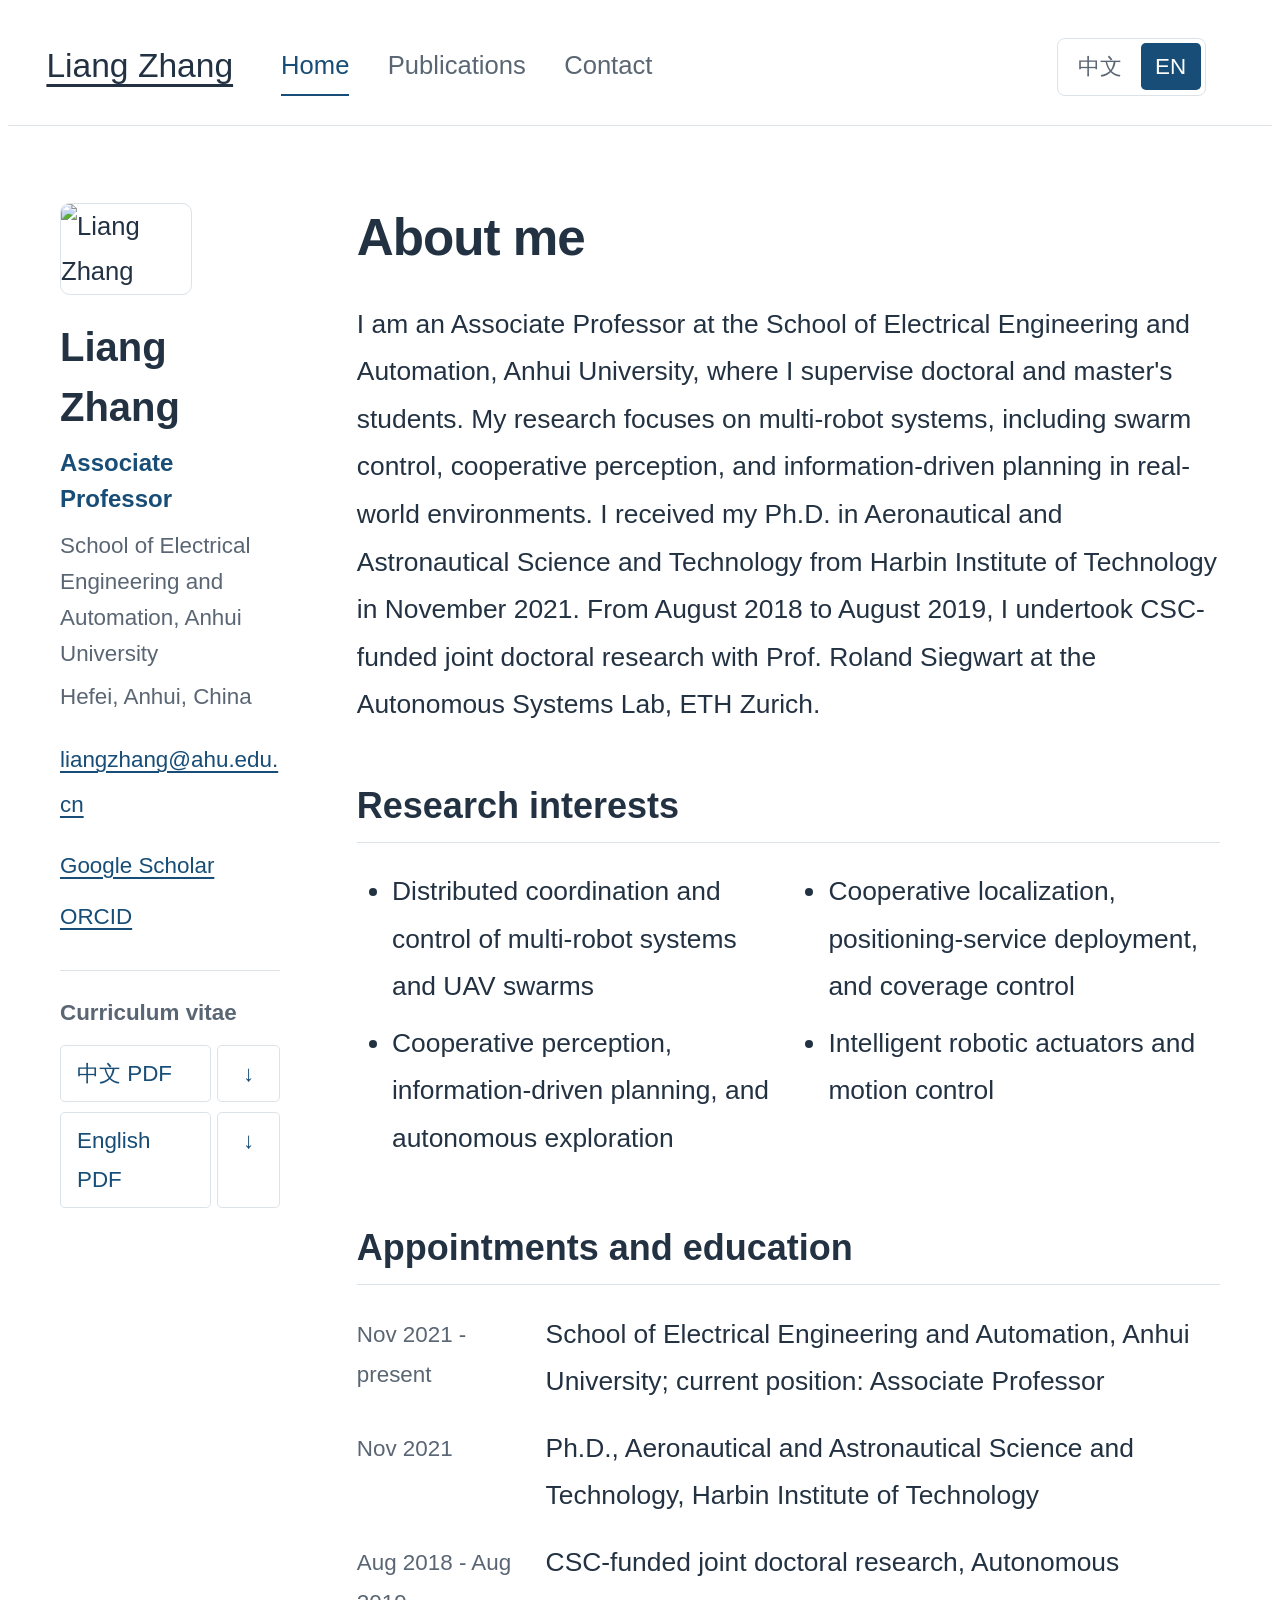
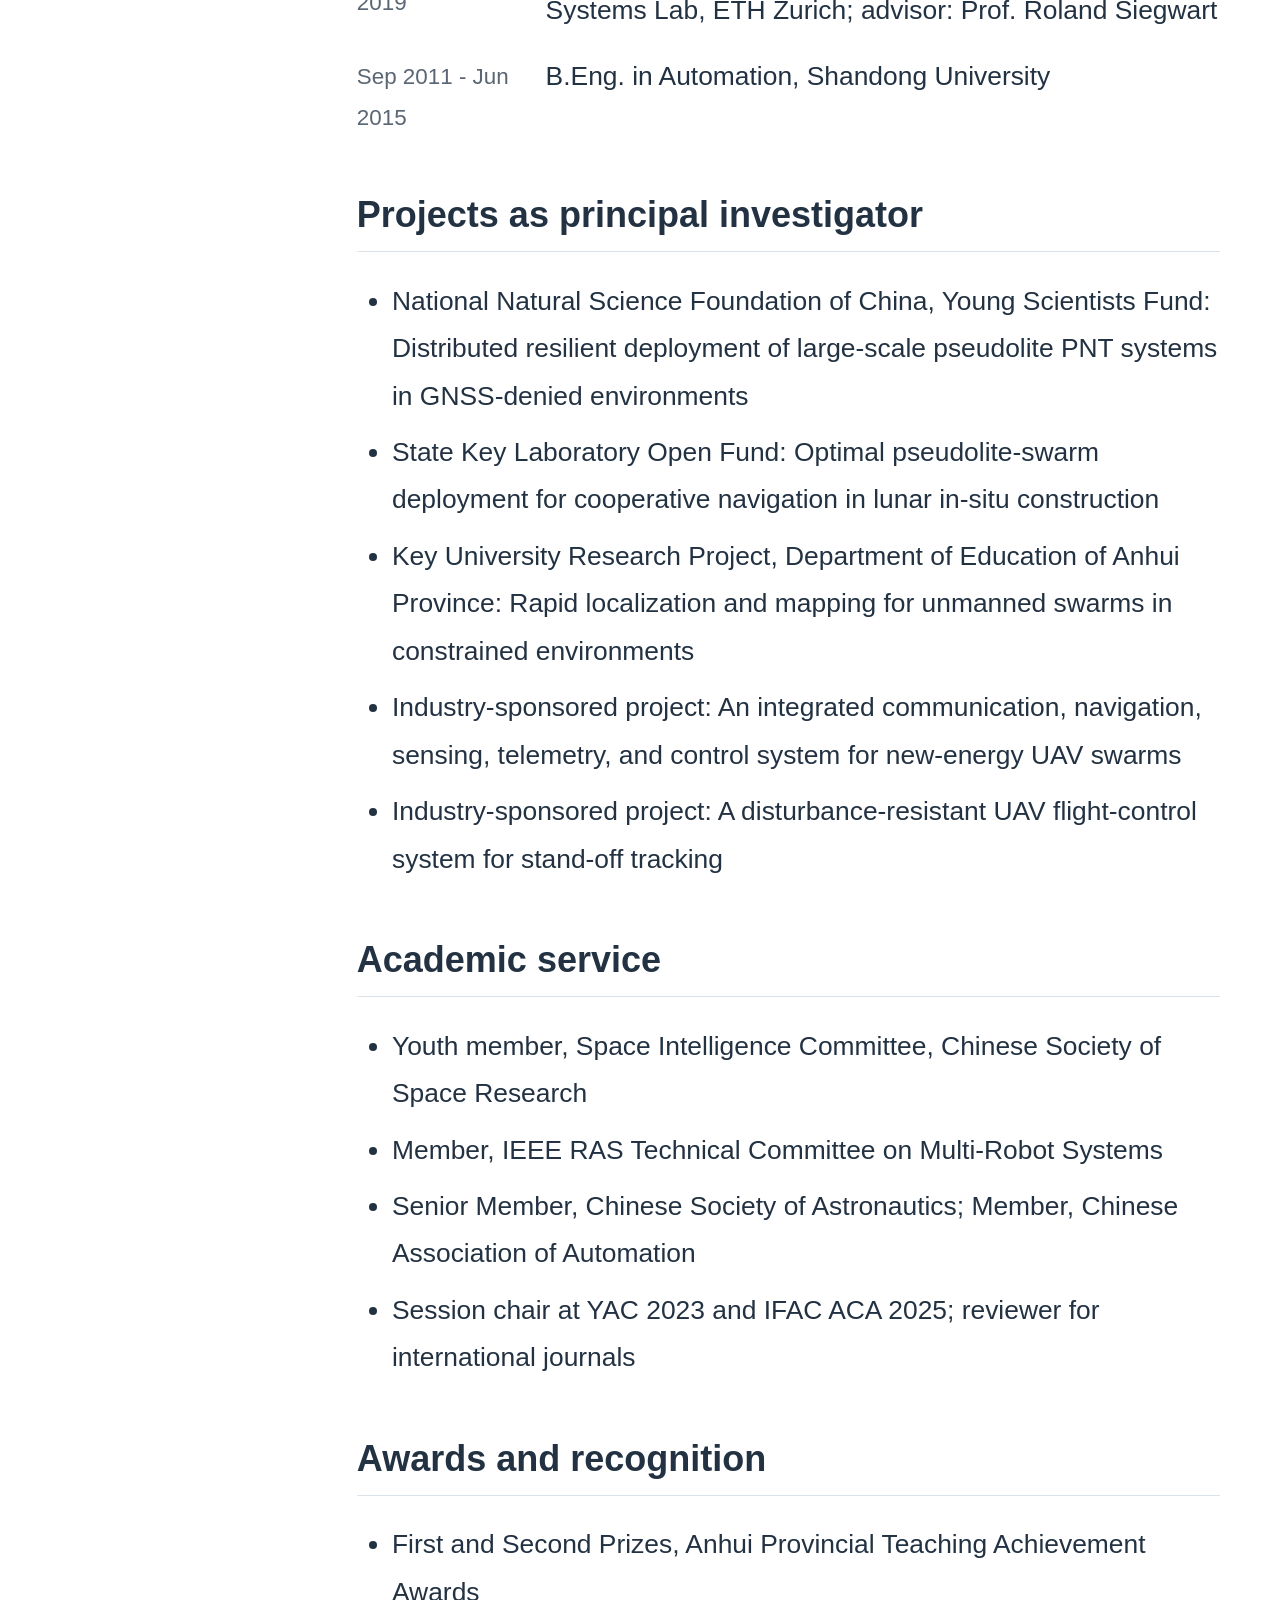
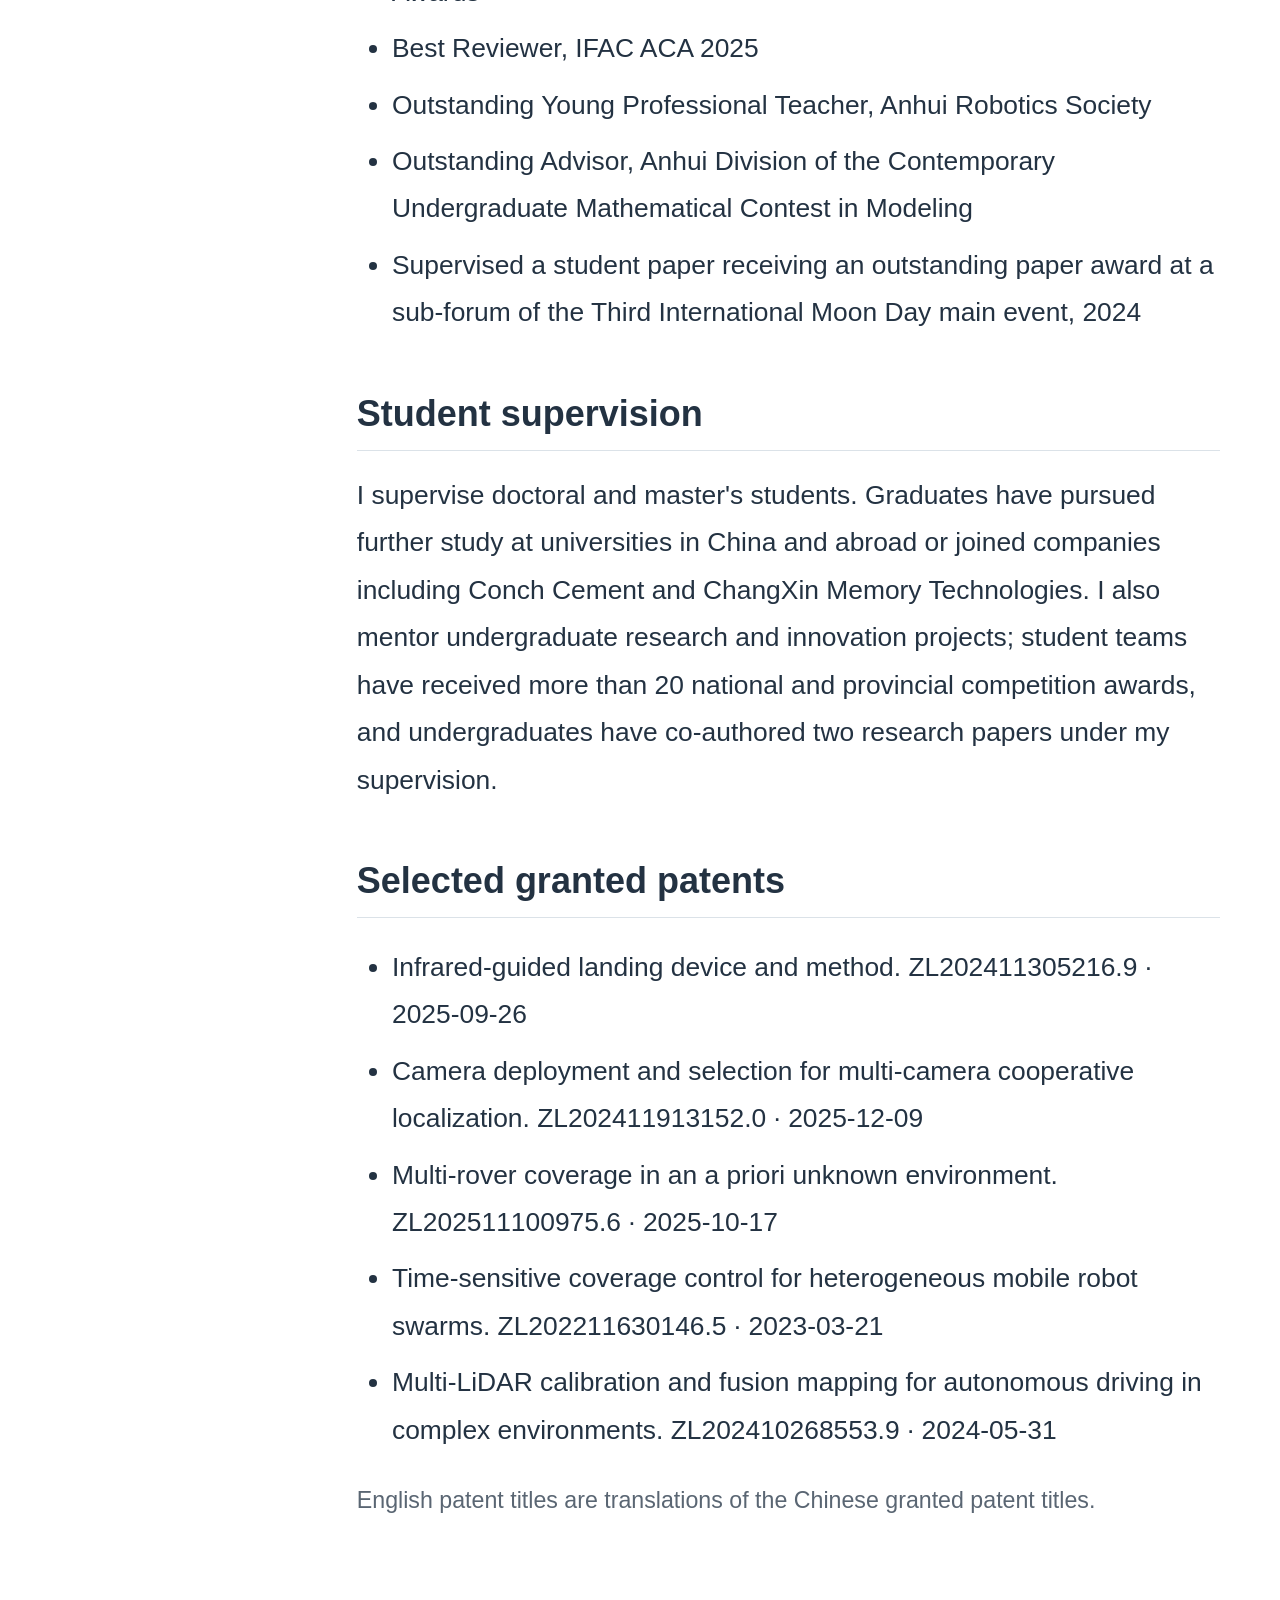
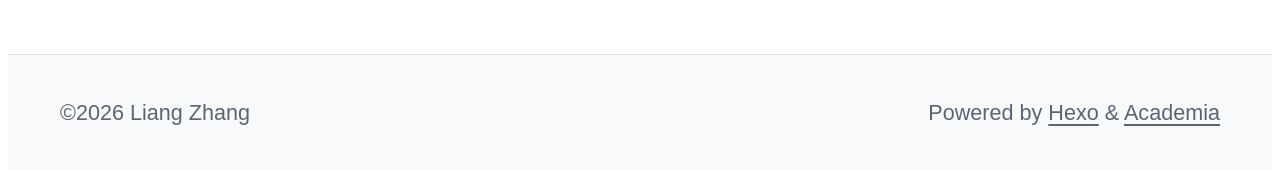
==== index.html @ 3ddb7ff0 "Publish bilingual academic website and updated papers" ====
<!DOCTYPE html><html lang="en"><head><meta charset="UTF-8"><meta http-equiv="X-UA-Compatible" content="IE=edge"><meta name="viewport" content="width=device-width, initial-scale=1"><title>Liang Zhang · Anhui University</title><meta name="author" content="Liang Zhang"><meta name="description" content="I am an Associate Professor at the School of Electrical Engineering and Automation, Anhui University, where I supervise doctoral and master's students. My research focuses on multi-robot systems, including swarm control, cooperative perception, and information-driven planning in real-world environments. I received my Ph.D. in Aeronautical and Astronautical Science and Technology from Harbin Institute of Technology in November 2021. From August 2018 to August 2019, I undertook CSC-funded joint doctoral research with Prof. Roland Siegwart at the Autonomous Systems Lab, ETH Zurich."><link rel="alternate" hreflang="en" href="https://liangzhangprc.github.io/"><link rel="alternate" hreflang="zh-CN" href="https://liangzhangprc.github.io/zh/"><link rel="alternate" hreflang="x-default" href="https://liangzhangprc.github.io/"><link rel="canonical" href="https://liangzhangprc.github.io/"><link rel="shortcut icon" href="/img/favicon.png"><link rel="stylesheet" href="/css/index.css"><link rel="stylesheet" href="/vendor/fontawesome/css/all.min.css"><link rel="stylesheet" href="/css/academic.css"><meta name="generator" content="Hexo 8.1.2"></head><body><a class="skip-link" href="#main-content">Skip to content</a><header id="page_header"><div class="header_wrap"><div id="blog_name"><a class="blog_title" id="site-name" href="/">Liang Zhang</a></div><nav class="primary-nav" aria-label="Main navigation"><a class="site-page" href="/" aria-current="page">Home</a><a class="site-page" href="/Publications/">Publications</a><a class="site-page" href="/about/">Contact</a></nav><nav class="language-switch" aria-label="Language / 语言"><a href="/zh/" lang="zh-CN" hreflang="zh-CN">中文</a><a href="/" lang="en" hreflang="en" aria-current="page">EN</a></nav></div></header><main id="page_main"><div class="side-card sticky"><div class="card-wrap" itemscope itemtype="http://schema.org/Person"><div class="author-avatar"><img class="avatar-img" src="/img/Liang_Zhang.jpg" alt="Liang Zhang" width="130" height="160"></div><div class="author-discrip"><h2 class="author-name">Liang Zhang</h2><p class="author-role">Associate Professor</p><p class="author-bio">School of Electrical Engineering and Automation, Anhui University</p><p class="author-location">Hefei, Anhui, China</p></div><div class="author-links"><a class="contact-email" href="mailto:liangzhang@ahu.edu.cn">liangzhang@ahu.edu.cn</a><ul class="profile-links"><li><a href="https://scholar.google.com/citations?user=5V9TwtQAAAAJ&amp;hl=en" target="_blank" rel="noopener">Google Scholar</a></li><li><a href="https://orcid.org/0000-0001-5690-6563" target="_blank" rel="noopener">ORCID</a></li></ul></div><div class="cv-downloads"><h3>Curriculum vitae</h3><div class="cv-download-row"><a class="cv-primary" href="/viewer/?file=%2Fattaches%2FLiang_Zhang_CV_ZH.pdf&amp;lang=en" target="_blank" rel="noopener" lang="zh-CN">中文 PDF</a><a class="cv-download" href="/attaches/Liang_Zhang_CV_ZH.pdf" download="Liang_Zhang_CV_ZH.pdf" aria-label="Download Chinese CV">↓</a></div><div class="cv-download-row"><a class="cv-primary" href="/viewer/?file=%2Fattaches%2FLiang_Zhang_CV_EN.pdf&amp;lang=en" target="_blank" rel="noopener" lang="en">English PDF</a><a class="cv-download" href="/attaches/Liang_Zhang_CV_EN.pdf" download="Liang_Zhang_CV_EN.pdf" aria-label="Download English CV">↓</a></div></div></div></div><div class="page" id="main-content" itemscope itemtype="http://schema.org/CreativeWork"><article><!-- Generated from content/profile.json and content/publications.json. -->

<h1>About me</h1>
<p>I am an Associate Professor at the School of Electrical Engineering and Automation, Anhui University, where I supervise doctoral and master's students. My research focuses on multi-robot systems, including swarm control, cooperative perception, and information-driven planning in real-world environments. I received my Ph.D. in Aeronautical and Astronautical Science and Technology from Harbin Institute of Technology in November 2021. From August 2018 to August 2019, I undertook CSC-funded joint doctoral research with Prof. Roland Siegwart at the Autonomous Systems Lab, ETH Zurich.</p>
<h2>Research interests</h2>
<ul class="research-list"><li>Distributed coordination and control of multi-robot systems and UAV swarms</li>
<li>Cooperative localization, positioning-service deployment, and coverage control</li>
<li>Cooperative perception, information-driven planning, and autonomous exploration</li>
<li>Intelligent robotic actuators and motion control</li></ul>
<h2>Appointments and education</h2>
<ul class="experience-list"><li><span class="experience-period">Nov 2021 - present</span><span>School of Electrical Engineering and Automation, Anhui University; current position: Associate Professor</span></li>
<li><span class="experience-period">Nov 2021</span><span>Ph.D., Aeronautical and Astronautical Science and Technology, Harbin Institute of Technology</span></li>
<li><span class="experience-period">Aug 2018 - Aug 2019</span><span>CSC-funded joint doctoral research, Autonomous Systems Lab, ETH Zurich; advisor: Prof. Roland Siegwart</span></li>
<li><span class="experience-period">Sep 2011 - Jun 2015</span><span>B.Eng. in Automation, Shandong University</span></li></ul>
<h2>Projects as principal investigator</h2>
<ul><li>National Natural Science Foundation of China, Young Scientists Fund: Distributed resilient deployment of large-scale pseudolite PNT systems in GNSS-denied environments</li>
<li>State Key Laboratory Open Fund: Optimal pseudolite-swarm deployment for cooperative navigation in lunar in-situ construction</li>
<li>Key University Research Project, Department of Education of Anhui Province: Rapid localization and mapping for unmanned swarms in constrained environments</li>
<li>Industry-sponsored project: An integrated communication, navigation, sensing, telemetry, and control system for new-energy UAV swarms</li>
<li>Industry-sponsored project: A disturbance-resistant UAV flight-control system for stand-off tracking</li></ul>
<h2>Academic service</h2>
<ul><li>Youth member, Space Intelligence Committee, Chinese Society of Space Research</li>
<li>Member, IEEE RAS Technical Committee on Multi-Robot Systems</li>
<li>Senior Member, Chinese Society of Astronautics; Member, Chinese Association of Automation</li>
<li>Session chair at YAC 2023 and IFAC ACA 2025; reviewer for international journals</li></ul>
<h2>Awards and recognition</h2>
<ul><li>First and Second Prizes, Anhui Provincial Teaching Achievement Awards</li>
<li>Best Reviewer, IFAC ACA 2025</li>
<li>Outstanding Young Professional Teacher, Anhui Robotics Society</li>
<li>Outstanding Advisor, Anhui Division of the Contemporary Undergraduate Mathematical Contest in Modeling</li>
<li>Supervised a student paper receiving an outstanding paper award at a sub-forum of the Third International Moon Day main event, 2024</li></ul>
<h2>Student supervision</h2>
<p>I supervise doctoral and master's students. Graduates have pursued further study at universities in China and abroad or joined companies including Conch Cement and ChangXin Memory Technologies. I also mentor undergraduate research and innovation projects; student teams have received more than 20 national and provincial competition awards, and undergraduates have co-authored two research papers under my supervision.</p>
<h2>Selected granted patents</h2>
<ul><li>Infrared-guided landing device and method. <span>ZL202411305216.9</span> · 2025-09-26</li>
<li>Camera deployment and selection for multi-camera cooperative localization. <span>ZL202411913152.0</span> · 2025-12-09</li>
<li>Multi-rover coverage in an a priori unknown environment. <span>ZL202511100975.6</span> · 2025-10-17</li>
<li>Time-sensitive coverage control for heterogeneous mobile robot swarms. <span>ZL202211630146.5</span> · 2023-03-21</li>
<li>Multi-LiDAR calibration and fusion mapping for autonomous driving in complex environments. <span>ZL202410268553.9</span> · 2024-05-31</li></ul><p class="publication-note">English patent titles are translations of the Chinese granted patent titles.</p>
</article></div></main><footer id="page_footer"><div class="footer_wrap"><div class="copyright">&copy;2026 Liang Zhang</div><div class="theme-info">Powered by <a target="_blank" href="https://hexo.io" rel="nofollow noopener">Hexo</a> & <a target="_blank" href="https://github.com/PhosphorW/hexo-theme-academia" rel="nofollow noopener">Academia</a></div></div></footer><script src="/js/main.js"></script></body></html>
---- css/academic.css ----
:root { --ink: #233242; --muted: #5a6673; --accent: #174d76; --line: #dbe2e8; }
html { -webkit-text-size-adjust: 100%; scroll-behavior: smooth; }
body, a, span, .btn { font-family: 'Segoe UI', 'Microsoft YaHei', 'PingFang SC', sans-serif; }
body { color: var(--ink); font-size: 1.6rem; line-height: 1.75; }
a { text-underline-offset: .2em; }
a:focus-visible { outline: 2px solid var(--accent); outline-offset: 4px; }
.skip-link { position: absolute; top: -100px; left: 2rem; z-index: 100; padding: .8rem 1.2rem; background: #fff; }
.skip-link:focus { top: 1rem; }
#page_header { border-bottom: 1px solid var(--line); animation: none; }
.header_wrap { max-width: 1160px; display: flex; align-items: center; gap: 3rem; padding: 1.8rem 2.4rem; }
#blog_name { flex-shrink: 0; }
#blog_name a { margin: 0; padding: 0; color: var(--ink); font-size: 2.1rem; }
.primary-nav { display: flex; gap: 2.4rem; }
.primary-nav a { color: var(--muted); font-size: 1.6rem; text-decoration: none; padding: .4rem 0; border-bottom: 2px solid transparent; }
.primary-nav a[aria-current='page'] { color: var(--accent); border-bottom-color: var(--accent); }
.language-switch { display: flex; gap: .3rem; margin-left: auto; flex-shrink: 0; padding: .3rem; border: 1px solid var(--line); border-radius: .5rem; }
.language-switch a { font-size: 1.4rem; line-height: 1.5; padding: .4rem .9rem; border-radius: .3rem; color: var(--muted); text-decoration: none; }
.language-switch a[aria-current='page'] { background: var(--accent); color: white; }
#page_main { display: grid; grid-template-columns: 220px minmax(0, 1fr); gap: 4.8rem; max-width: 1160px; margin: 4.8rem auto 7rem; padding: 0 2.4rem; min-height: 66vh; animation: none; }
#page_main::after { display: none; }
#page_main .side-card { width: auto; min-width: 0; float: none; margin: 0; padding: 0; opacity: 1; align-self: start; }
.side-card.sticky { top: 2.4rem; }
.side-card .card-wrap { padding: 0; }
.author-avatar { display: block; width: auto; height: auto; text-align: left; }
.author-avatar img { width: 130px; height: 160px; max-width: 130px; padding: 0; border-radius: .6rem; border: 1px solid var(--line); object-fit: cover; }
.author-discrip { display: block; width: auto; padding: 0; line-height: 1.5; }
.author-discrip .author-name { font-size: 2.5rem; margin: 1.4rem 0 .5rem; color: var(--ink); }
.author-discrip .author-role { color: var(--accent); font-weight: 600; font-size: 1.5rem; margin: 0 0 .7rem; }
.author-discrip .author-bio, .author-discrip .author-location { font-size: 1.4rem; line-height: 1.6; margin: .5rem 0; color: var(--muted); }
.author-links { display: block; cursor: auto; margin-top: 1.3rem; z-index: auto; }
.author-links a { color: var(--accent); font-size: 1.4rem; padding: 0; overflow-wrap: anywhere; }
.profile-links { margin: 1rem 0; padding: 0; list-style: none; }
.profile-links li { margin: .4rem 0; }
.cv-downloads { border-top: 1px solid var(--line); margin-top: 2rem; padding-top: 1.4rem; }
.cv-downloads h3 { font-size: 1.4rem; margin: 0 0 .8rem; color: var(--muted); font-weight: 600; }
.cv-download-row { display: flex; gap: .4rem; margin-bottom: .6rem; }
.cv-download-row a { font-size: 1.4rem; color: var(--accent); border: 1px solid var(--line); padding: .5rem 1rem; border-radius: .3rem; text-decoration: none; }
.cv-primary { flex: 1; }
.cv-download { min-width: 1.8rem; text-align: center; }
.cv-download-row a:hover { background: #f0f5f9; }
#page_main .page { float: none; width: auto; min-width: 0; margin: 0; }
#page_main .page article { padding: 0; }
#page_main .page .page-title { padding: 0; margin: 0 0 2rem; font-size: 3.2rem; line-height: 1.3; }
.page article h1 { font-size: 3.2rem; line-height: 1.35; margin: 0 0 1.8rem; letter-spacing: -.02em; }
.page article h2 { font-size: 2.25rem; margin: 3.2rem 0 1.3rem; padding-bottom: .6rem; border-bottom: 1px solid var(--line); line-height: 1.45; }
.page article h3 { font-size: 1.85rem; margin: 1.7rem 0 1rem; line-height: 1.5; }
.page article p, .page article li { font-size: 1.65rem; line-height: 1.8; }
.page article p { margin: 0 0 1.3rem; }
.page article a { color: var(--accent); overflow-wrap: anywhere; }
.page article ul { padding-left: 2.2rem; }
.page article li { margin-bottom: .55rem; }
.research-list { display: grid; grid-template-columns: 1fr 1fr; column-gap: 2.8rem; }
.experience-list { list-style: none; padding: 0 !important; }
.experience-list li { display: grid; grid-template-columns: 160px 1fr; gap: 1.8rem; margin: 1.2rem 0 !important; }
.experience-period { color: var(--muted); font-size: 1.4rem; padding-top: .25rem; }
.publication-note { color: var(--muted); font-size: 1.45rem !important; }
.publication-year { margin: 2.4rem 0 0; }
.publication-year summary { display: flex; align-items: center; justify-content: space-between; gap: 1.6rem; padding: .75rem 0; border-bottom: 1px solid var(--line); color: var(--ink); cursor: pointer; font-size: 2.25rem; font-weight: 600; line-height: 1.45; list-style: none; }
.publication-year summary::-webkit-details-marker { display: none; }
.publication-year summary:focus-visible { outline: 2px solid var(--accent); outline-offset: 4px; }
.year-toggle::before { content: '−'; display: inline-block; min-width: 2.4rem; color: var(--accent); font-size: 2.2rem; font-weight: 400; text-align: center; }
.publication-year:not([open]) .year-toggle::before { content: '+'; }
.publication-year .pub-list { padding-top: 1.6rem !important; }
.pub-list { list-style: none; padding: 0 !important; margin: 0; }
.pub-list .pub-item { margin: 0 0 2rem; padding-bottom: 1.8rem; border-bottom: 1px solid #edf0f3; }
.pub-title { display: block; font-weight: 600; font-size: 1.7rem; line-height: 1.65; text-decoration: none; }
.pub-authors { display: block; margin: .35rem 0; font-size: 1.5rem; line-height: 1.7; color: var(--muted); }
.pub-authors strong { color: var(--ink); font-weight: 600; }
.pub-venue { display: block; font-size: 1.5rem; color: var(--ink); line-height: 1.7; }
.pub-actions { display: flex; flex-wrap: wrap; align-items: center; gap: .7rem 1.3rem; margin-top: .65rem; }
.pub-actions a { font-size: 1.4rem; line-height: 1.6; text-decoration: none; border-bottom: 1px solid #9db2c3; }
.pub-version { font-size: 1.3rem; color: var(--muted); }
.contact-details { list-style: none; padding: 0 !important; }
.contact-details li { margin-bottom: 1.2rem !important; }
.contact-details strong { display: inline-block; min-width: 8rem; }
#page_footer { float: none; width: auto; height: auto; color: var(--muted); background: #f7f9fb; border-top: 1px solid var(--line); animation: none; }
.footer_wrap { max-width: 1160px; margin: 0 auto; padding: 2.4rem; font-size: 1.35rem; display: flex; justify-content: space-between; gap: 2rem; }
#page_footer a { color: var(--muted); }
@media (max-width: 820px) {
  .header_wrap { gap: 1.8rem; }
  .primary-nav { gap: 1.6rem; }
  #page_main { grid-template-columns: 190px minmax(0, 1fr); gap: 2.8rem; }
  .research-list { grid-template-columns: 1fr; }
  .experience-list li { grid-template-columns: 1fr; gap: .2rem; }
}
@media (max-width: 620px) {
  .header_wrap { flex-wrap: wrap; padding: 1.5rem 1.8rem; gap: 1.2rem; }
  .primary-nav { order: 3; width: 100%; gap: 2.4rem; }
  .language-switch { margin-left: auto; }
  #page_main { display: block; margin: 2.6rem auto 4rem; padding: 0 1.8rem; }
  #page_main .side-card { position: static; padding-bottom: 2.4rem; margin-bottom: 2.8rem; border-bottom: 1px solid var(--line); }
  .side-card .card-wrap { display: grid; grid-template-columns: 90px minmax(0, 1fr); gap: 1rem 1.6rem; }
  .author-avatar { grid-column: 1; }
  .author-avatar img { width: 90px; height: 112px; }
  .author-discrip { grid-column: 2; }
  .author-discrip .author-name { margin-top: 0; font-size: 2.2rem; }
  .author-links { grid-column: 1 / -1; margin: 0; }
  .profile-links { display: flex; gap: 2rem; margin: .5rem 0 0; }
  .cv-downloads { grid-column: 1 / -1; border: 0; padding: 0; margin-top: .2rem; }
  .cv-download-row { display: inline-flex; width: calc(50% - .6rem); margin-right: .6rem; box-sizing: border-box; }
  .cv-download-row:last-child { margin-right: 0; }
  .cv-download-row a { padding: .5rem .8rem; }
  .page article h1, #page_main .page .page-title { font-size: 2.8rem; }
  .page article p, .page article li { font-size: 1.6rem; }
  .footer_wrap { display: block; padding: 2rem 1.8rem; }
}
@media (prefers-reduced-motion: reduce) { html { scroll-behavior: auto; } * { animation: none !important; transition: none !important; } }
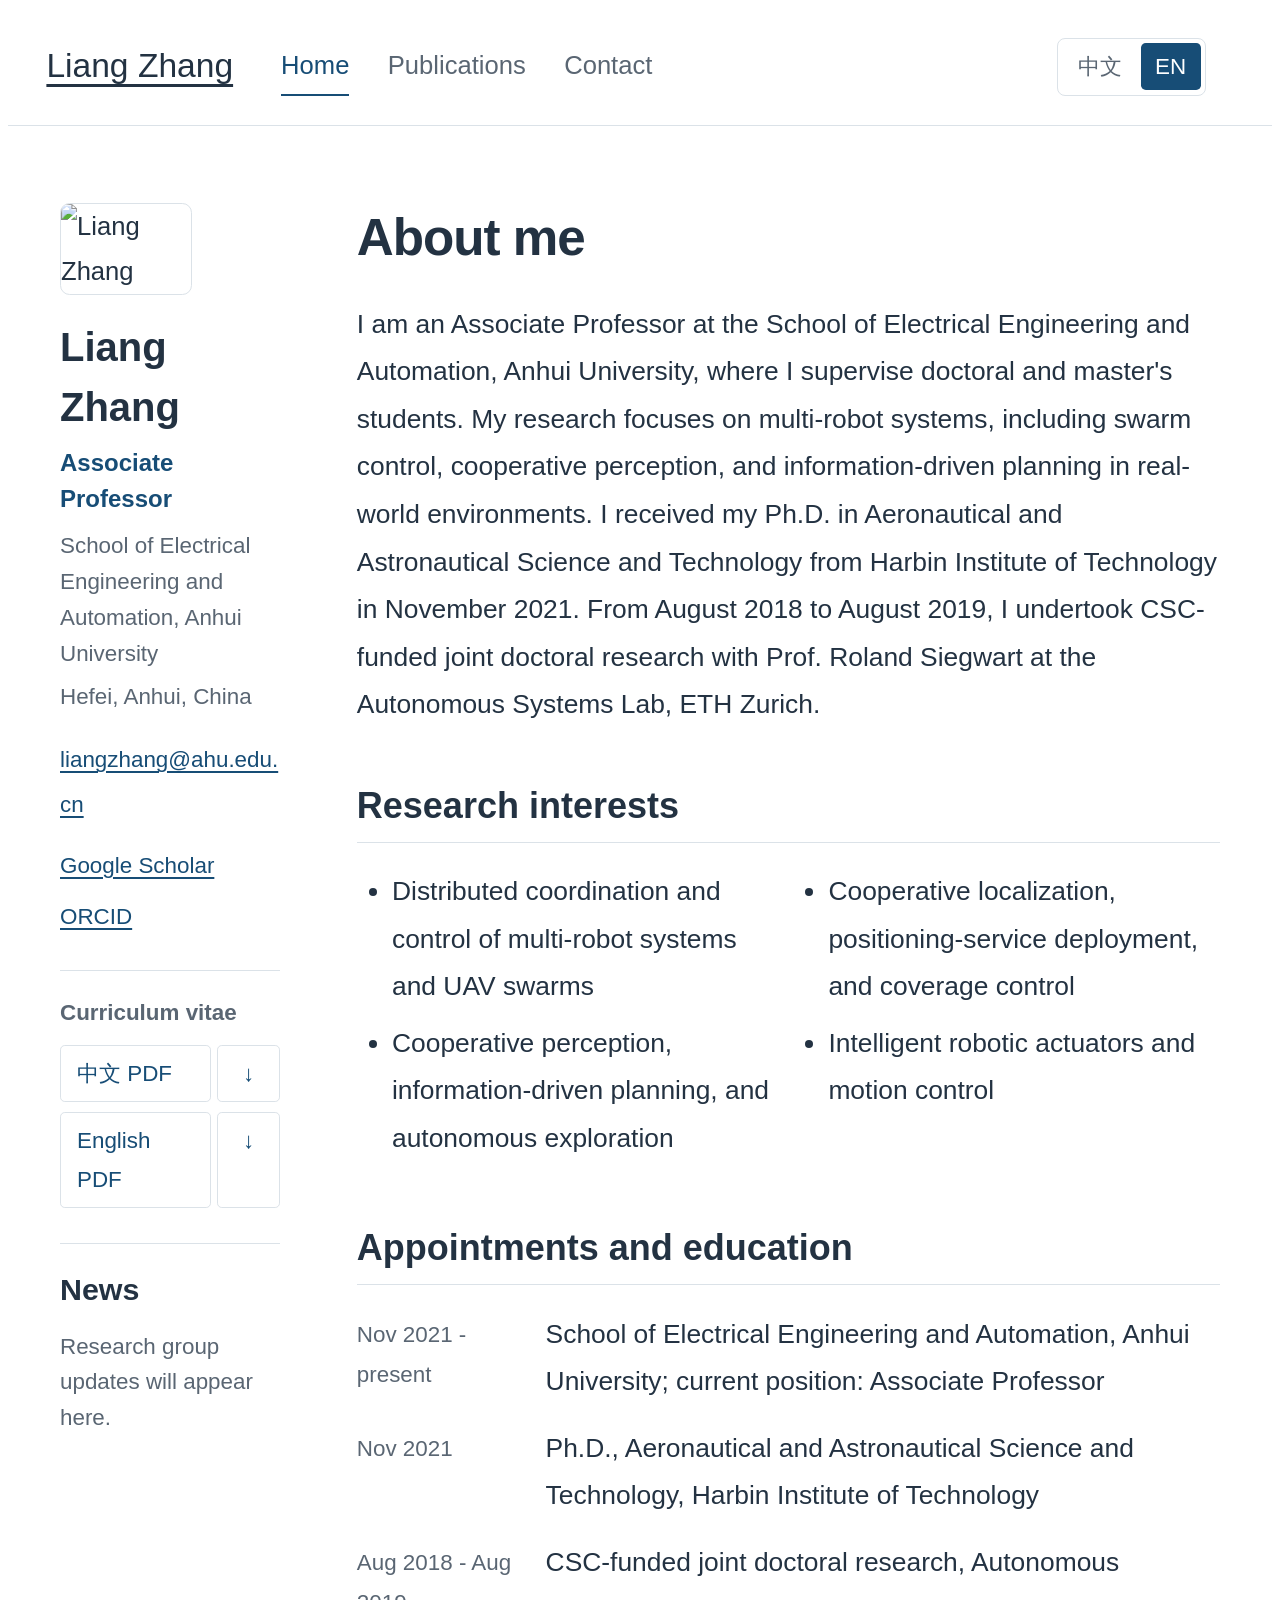
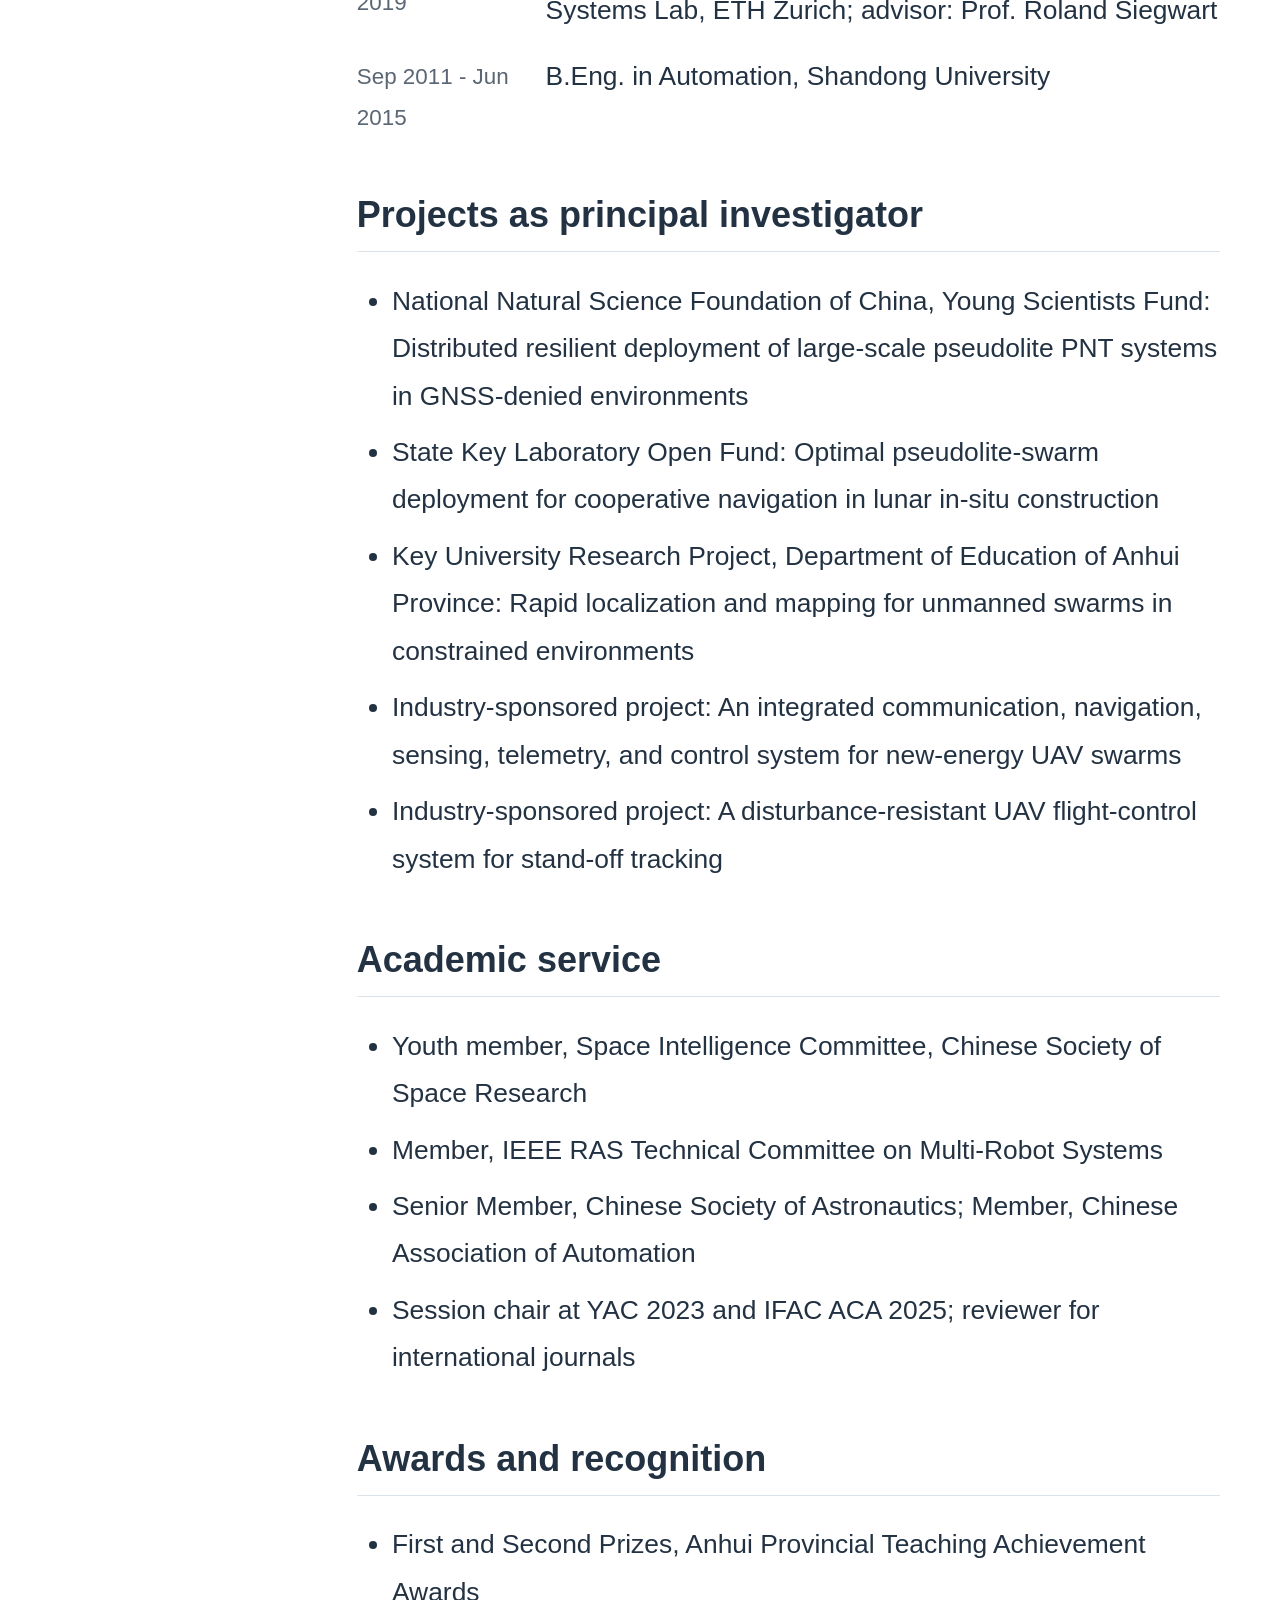
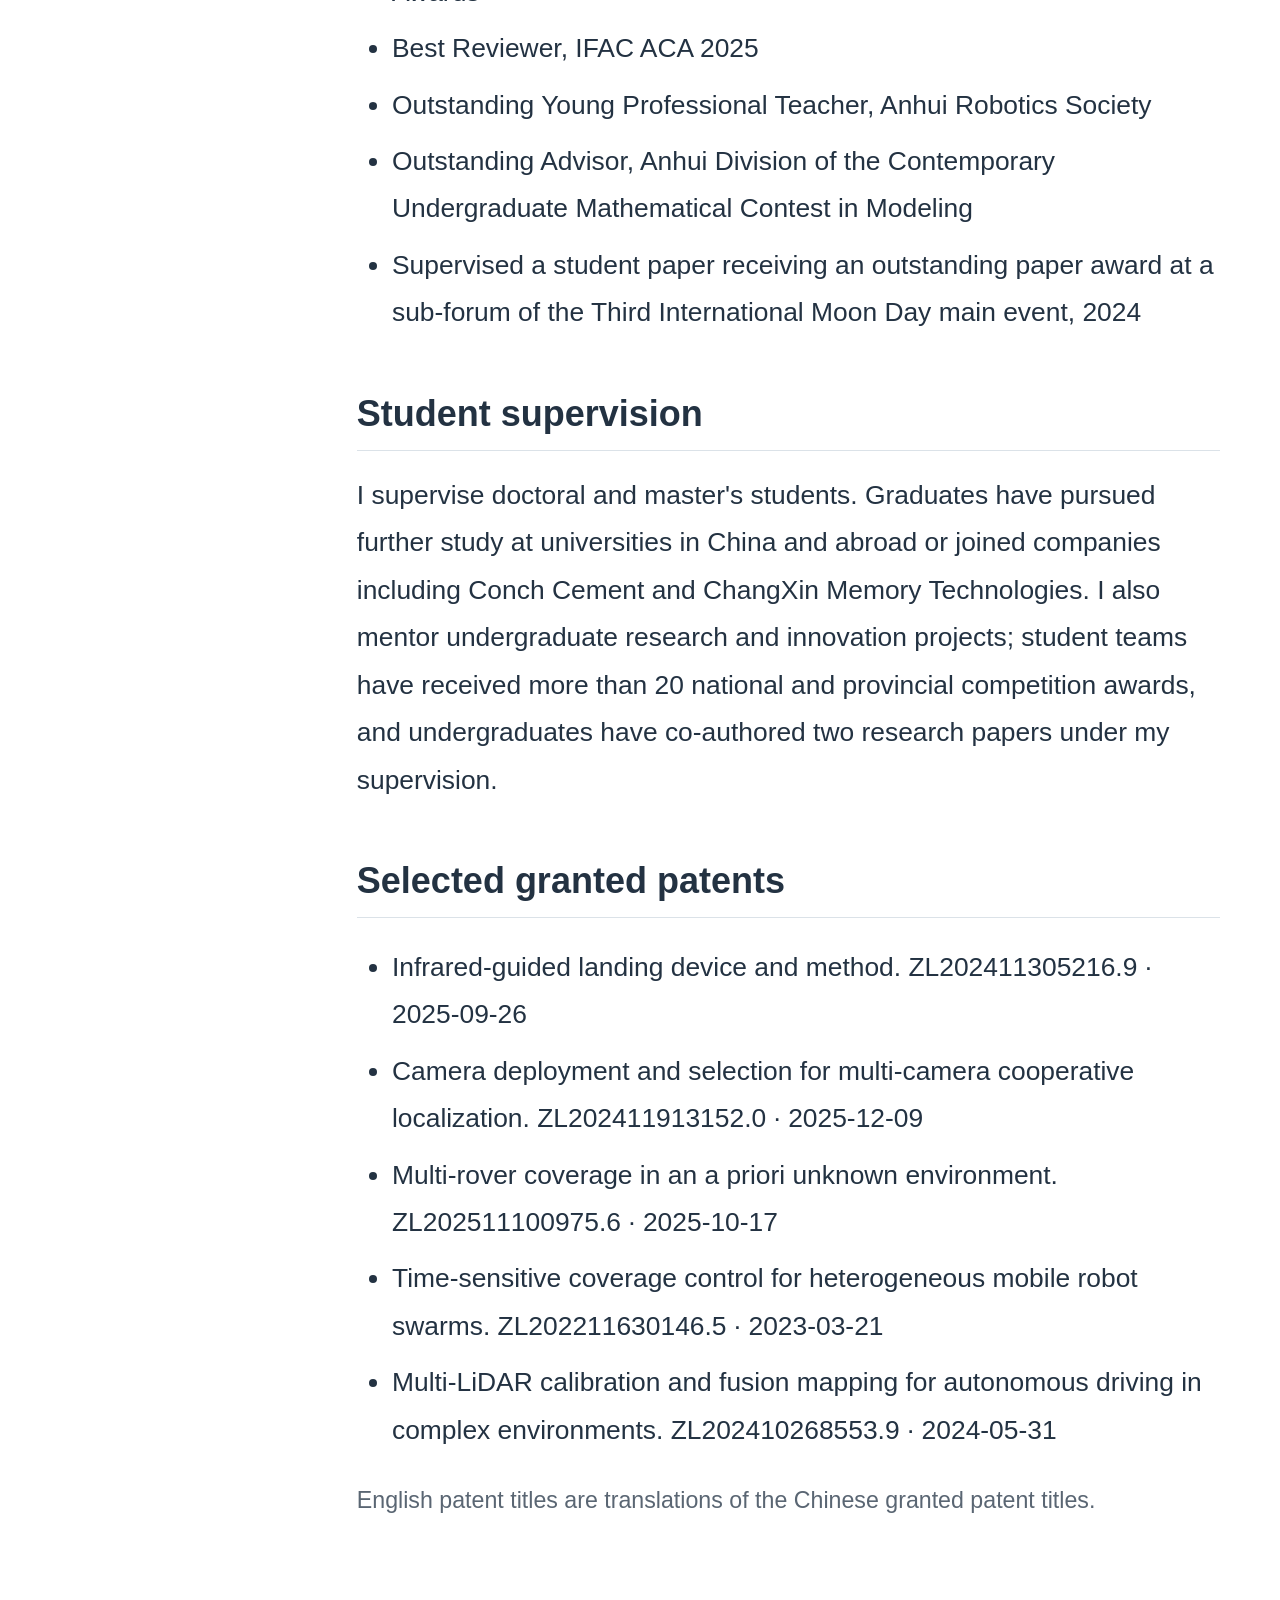
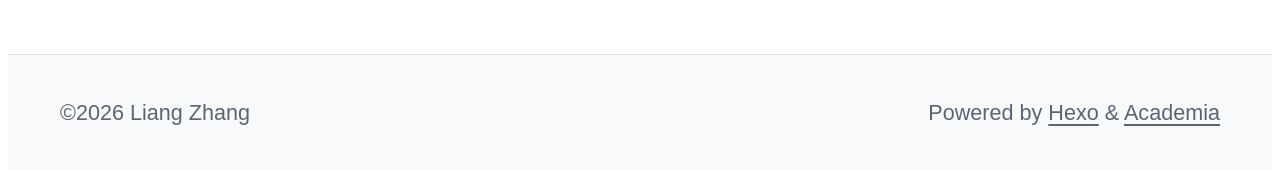
==== commit e0598081: "Add News section to bilingual home sidebars" ====
--- a/index.html
+++ b/index.html
@@ -1,4 +1,4 @@
-<!DOCTYPE html><html lang="en"><head><meta charset="UTF-8"><meta http-equiv="X-UA-Compatible" content="IE=edge"><meta name="viewport" content="width=device-width, initial-scale=1"><title>Liang Zhang · Anhui University</title><meta name="author" content="Liang Zhang"><meta name="description" content="I am an Associate Professor at the School of Electrical Engineering and Automation, Anhui University, where I supervise doctoral and master's students. My research focuses on multi-robot systems, including swarm control, cooperative perception, and information-driven planning in real-world environments. I received my Ph.D. in Aeronautical and Astronautical Science and Technology from Harbin Institute of Technology in November 2021. From August 2018 to August 2019, I undertook CSC-funded joint doctoral research with Prof. Roland Siegwart at the Autonomous Systems Lab, ETH Zurich."><link rel="alternate" hreflang="en" href="https://liangzhangprc.github.io/"><link rel="alternate" hreflang="zh-CN" href="https://liangzhangprc.github.io/zh/"><link rel="alternate" hreflang="x-default" href="https://liangzhangprc.github.io/"><link rel="canonical" href="https://liangzhangprc.github.io/"><link rel="shortcut icon" href="/img/favicon.png"><link rel="stylesheet" href="/css/index.css"><link rel="stylesheet" href="/vendor/fontawesome/css/all.min.css"><link rel="stylesheet" href="/css/academic.css"><meta name="generator" content="Hexo 8.1.2"></head><body><a class="skip-link" href="#main-content">Skip to content</a><header id="page_header"><div class="header_wrap"><div id="blog_name"><a class="blog_title" id="site-name" href="/">Liang Zhang</a></div><nav class="primary-nav" aria-label="Main navigation"><a class="site-page" href="/" aria-current="page">Home</a><a class="site-page" href="/Publications/">Publications</a><a class="site-page" href="/about/">Contact</a></nav><nav class="language-switch" aria-label="Language / 语言"><a href="/zh/" lang="zh-CN" hreflang="zh-CN">中文</a><a href="/" lang="en" hreflang="en" aria-current="page">EN</a></nav></div></header><main id="page_main"><div class="side-card sticky"><div class="card-wrap" itemscope itemtype="http://schema.org/Person"><div class="author-avatar"><img class="avatar-img" src="/img/Liang_Zhang.jpg" alt="Liang Zhang" width="130" height="160"></div><div class="author-discrip"><h2 class="author-name">Liang Zhang</h2><p class="author-role">Associate Professor</p><p class="author-bio">School of Electrical Engineering and Automation, Anhui University</p><p class="author-location">Hefei, Anhui, China</p></div><div class="author-links"><a class="contact-email" href="mailto:liangzhang@ahu.edu.cn">liangzhang@ahu.edu.cn</a><ul class="profile-links"><li><a href="https://scholar.google.com/citations?user=5V9TwtQAAAAJ&amp;hl=en" target="_blank" rel="noopener">Google Scholar</a></li><li><a href="https://orcid.org/0000-0001-5690-6563" target="_blank" rel="noopener">ORCID</a></li></ul></div><div class="cv-downloads"><h3>Curriculum vitae</h3><div class="cv-download-row"><a class="cv-primary" href="/viewer/?file=%2Fattaches%2FLiang_Zhang_CV_ZH.pdf&amp;lang=en" target="_blank" rel="noopener" lang="zh-CN">中文 PDF</a><a class="cv-download" href="/attaches/Liang_Zhang_CV_ZH.pdf" download="Liang_Zhang_CV_ZH.pdf" aria-label="Download Chinese CV">↓</a></div><div class="cv-download-row"><a class="cv-primary" href="/viewer/?file=%2Fattaches%2FLiang_Zhang_CV_EN.pdf&amp;lang=en" target="_blank" rel="noopener" lang="en">English PDF</a><a class="cv-download" href="/attaches/Liang_Zhang_CV_EN.pdf" download="Liang_Zhang_CV_EN.pdf" aria-label="Download English CV">↓</a></div></div></div></div><div class="page" id="main-content" itemscope itemtype="http://schema.org/CreativeWork"><article><!-- Generated from content/profile.json and content/publications.json. -->
+<!DOCTYPE html><html lang="en"><head><meta charset="UTF-8"><meta http-equiv="X-UA-Compatible" content="IE=edge"><meta name="viewport" content="width=device-width, initial-scale=1"><title>Liang Zhang · Anhui University</title><meta name="author" content="Liang Zhang"><meta name="description" content="I am an Associate Professor at the School of Electrical Engineering and Automation, Anhui University, where I supervise doctoral and master's students. My research focuses on multi-robot systems, including swarm control, cooperative perception, and information-driven planning in real-world environments. I received my Ph.D. in Aeronautical and Astronautical Science and Technology from Harbin Institute of Technology in November 2021. From August 2018 to August 2019, I undertook CSC-funded joint doctoral research with Prof. Roland Siegwart at the Autonomous Systems Lab, ETH Zurich."><link rel="alternate" hreflang="en" href="https://liangzhangprc.github.io/"><link rel="alternate" hreflang="zh-CN" href="https://liangzhangprc.github.io/zh/"><link rel="alternate" hreflang="x-default" href="https://liangzhangprc.github.io/"><link rel="canonical" href="https://liangzhangprc.github.io/"><link rel="shortcut icon" href="/img/favicon.png"><link rel="stylesheet" href="/css/index.css"><link rel="stylesheet" href="/vendor/fontawesome/css/all.min.css"><link rel="stylesheet" href="/css/academic.css"><meta name="generator" content="Hexo 8.1.2"></head><body><a class="skip-link" href="#main-content">Skip to content</a><header id="page_header"><div class="header_wrap"><div id="blog_name"><a class="blog_title" id="site-name" href="/">Liang Zhang</a></div><nav class="primary-nav" aria-label="Main navigation"><a class="site-page" href="/" aria-current="page">Home</a><a class="site-page" href="/Publications/">Publications</a><a class="site-page" href="/about/">Contact</a></nav><nav class="language-switch" aria-label="Language / 语言"><a href="/zh/" lang="zh-CN" hreflang="zh-CN">中文</a><a href="/" lang="en" hreflang="en" aria-current="page">EN</a></nav></div></header><main id="page_main"><div class="side-card sticky"><div class="card-wrap" itemscope itemtype="http://schema.org/Person"><div class="author-avatar"><img class="avatar-img" src="/img/Liang_Zhang.jpg" alt="Liang Zhang" width="130" height="160"></div><div class="author-discrip"><h2 class="author-name">Liang Zhang</h2><p class="author-role">Associate Professor</p><p class="author-bio">School of Electrical Engineering and Automation, Anhui University</p><p class="author-location">Hefei, Anhui, China</p></div><div class="author-links"><a class="contact-email" href="mailto:liangzhang@ahu.edu.cn">liangzhang@ahu.edu.cn</a><ul class="profile-links"><li><a href="https://scholar.google.com/citations?user=5V9TwtQAAAAJ&amp;hl=en" target="_blank" rel="noopener">Google Scholar</a></li><li><a href="https://orcid.org/0000-0001-5690-6563" target="_blank" rel="noopener">ORCID</a></li></ul></div><div class="cv-downloads"><h3>Curriculum vitae</h3><div class="cv-download-row"><a class="cv-primary" href="/attaches/Liang_Zhang_CV_ZH.pdf" target="_blank" rel="noopener" lang="zh-CN">中文 PDF</a><a class="cv-download" href="/attaches/Liang_Zhang_CV_ZH.pdf" download="Liang_Zhang_CV_ZH.pdf" aria-label="Download Chinese CV">↓</a></div><div class="cv-download-row"><a class="cv-primary" href="/attaches/Liang_Zhang_CV_EN.pdf" target="_blank" rel="noopener" lang="en">English PDF</a><a class="cv-download" href="/attaches/Liang_Zhang_CV_EN.pdf" download="Liang_Zhang_CV_EN.pdf" aria-label="Download English CV">↓</a></div></div></div><section class="news-panel" aria-labelledby="sidebar-news-title"><h2 id="sidebar-news-title">News</h2><p class="news-empty">Research group updates will appear here.</p></section></div><div class="page" id="main-content" itemscope itemtype="http://schema.org/CreativeWork"><article><!-- Generated from content/profile.json and content/publications.json. -->
 
 <h1>About me</h1>
 <p>I am an Associate Professor at the School of Electrical Engineering and Automation, Anhui University, where I supervise doctoral and master's students. My research focuses on multi-robot systems, including swarm control, cooperative perception, and information-driven planning in real-world environments. I received my Ph.D. in Aeronautical and Astronautical Science and Technology from Harbin Institute of Technology in November 2021. From August 2018 to August 2019, I undertook CSC-funded joint doctoral research with Prof. Roland Siegwart at the Autonomous Systems Lab, ETH Zurich.</p>
--- a/css/academic.css
+++ b/css/academic.css
@@ -38,6 +38,16 @@
 .cv-primary { flex: 1; }
 .cv-download { min-width: 1.8rem; text-align: center; }
 .cv-download-row a:hover { background: #f0f5f9; }
+.news-panel { border-top: 1px solid var(--line); margin-top: 2.2rem; padding-top: 1.5rem; }
+.news-panel h2 { color: var(--ink); font-size: 1.9rem; line-height: 1.4; margin: 0 0 1.1rem; }
+.news-list { list-style: none; margin: 0; padding: 0; }
+.news-item { border-top: 1px solid #edf0f3; padding: 1rem 0; }
+.news-date { display: block; color: var(--muted); font-size: 1.2rem; line-height: 1.5; margin-bottom: .25rem; }
+.news-text, .news-empty { display: block; font-size: 1.4rem; line-height: 1.6; margin: 0; overflow-wrap: anywhere; }
+.news-text { color: var(--ink); text-decoration: none; }
+a.news-text { color: var(--accent); }
+a.news-text:hover { text-decoration: underline; }
+.news-empty { color: var(--muted); }
 #page_main .page { float: none; width: auto; min-width: 0; margin: 0; }
 #page_main .page article { padding: 0; }
 #page_main .page .page-title { padding: 0; margin: 0 0 2rem; font-size: 3.2rem; line-height: 1.3; }
@@ -100,6 +110,7 @@
   .cv-download-row { display: inline-flex; width: calc(50% - .6rem); margin-right: .6rem; box-sizing: border-box; }
   .cv-download-row:last-child { margin-right: 0; }
   .cv-download-row a { padding: .5rem .8rem; }
+  .news-panel { margin-top: 1.4rem; }
   .page article h1, #page_main .page .page-title { font-size: 2.8rem; }
   .page article p, .page article li { font-size: 1.6rem; }
   .footer_wrap { display: block; padding: 2rem 1.8rem; }
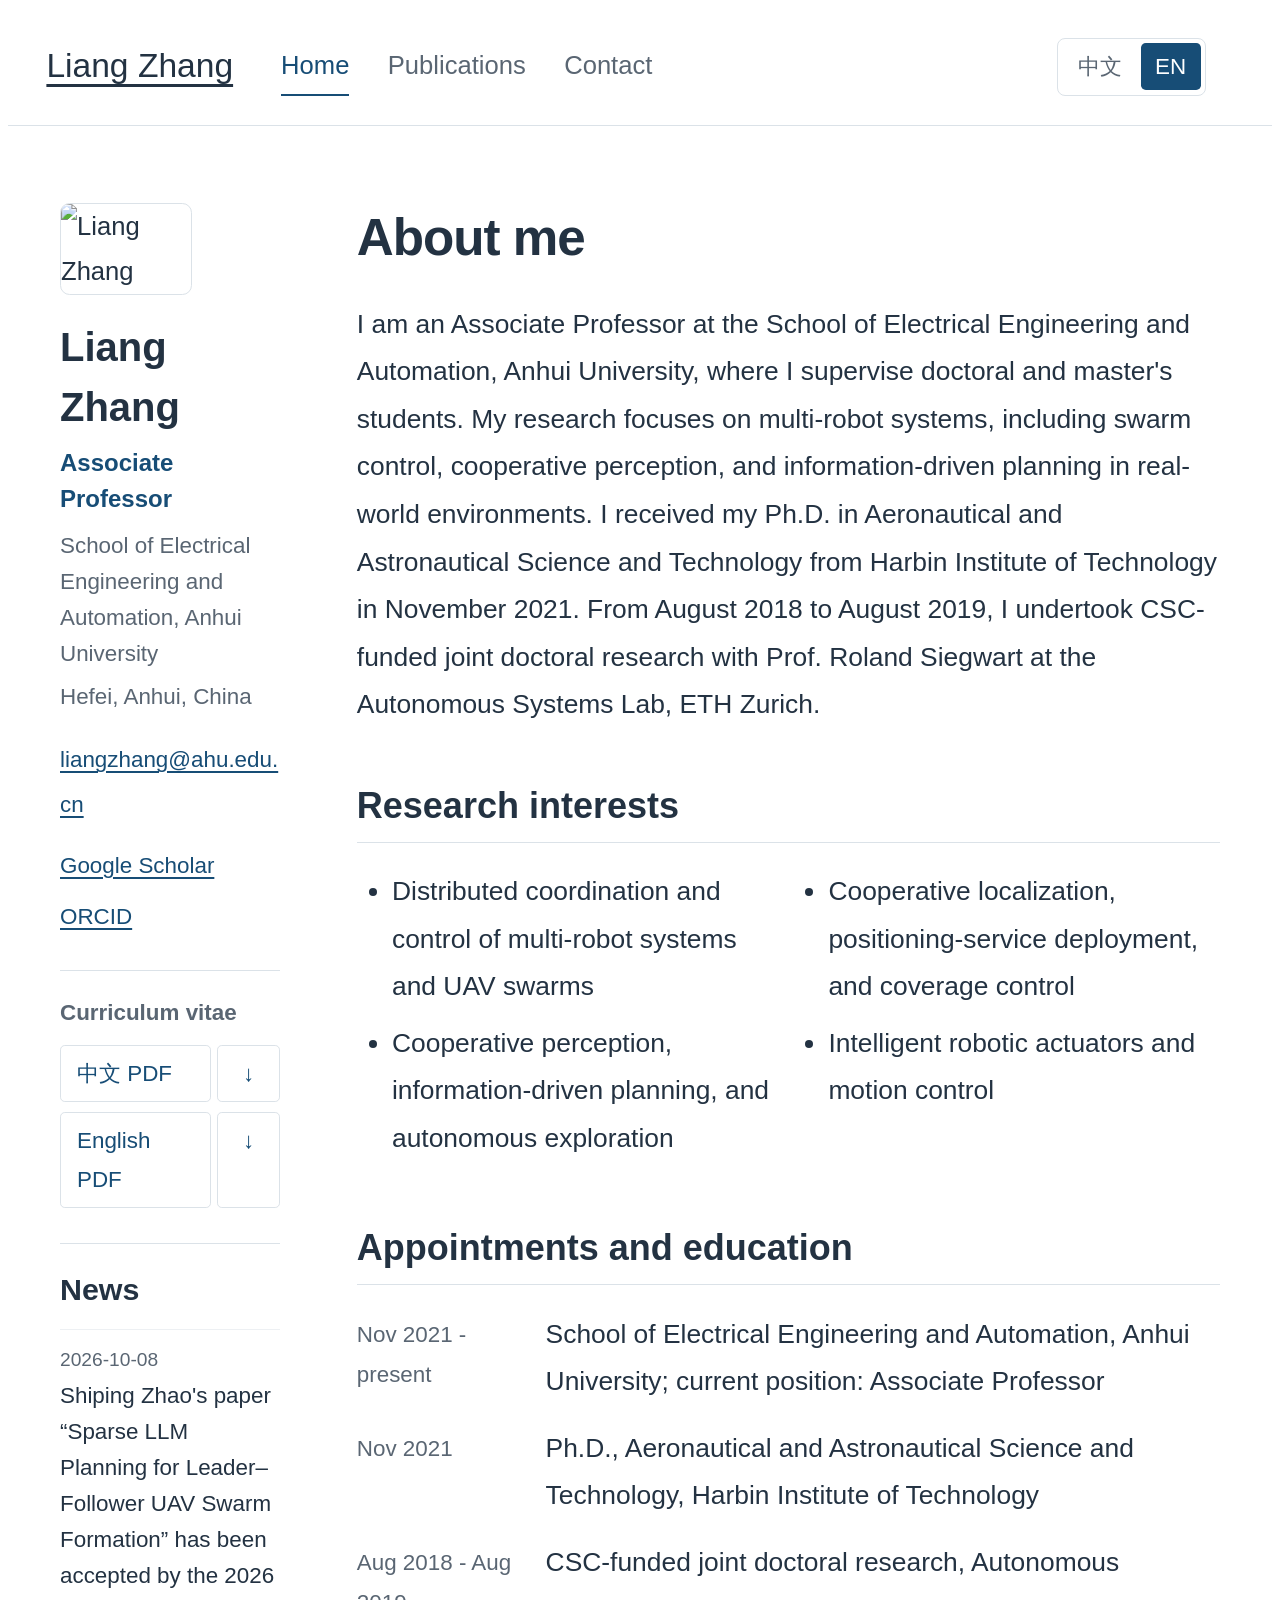
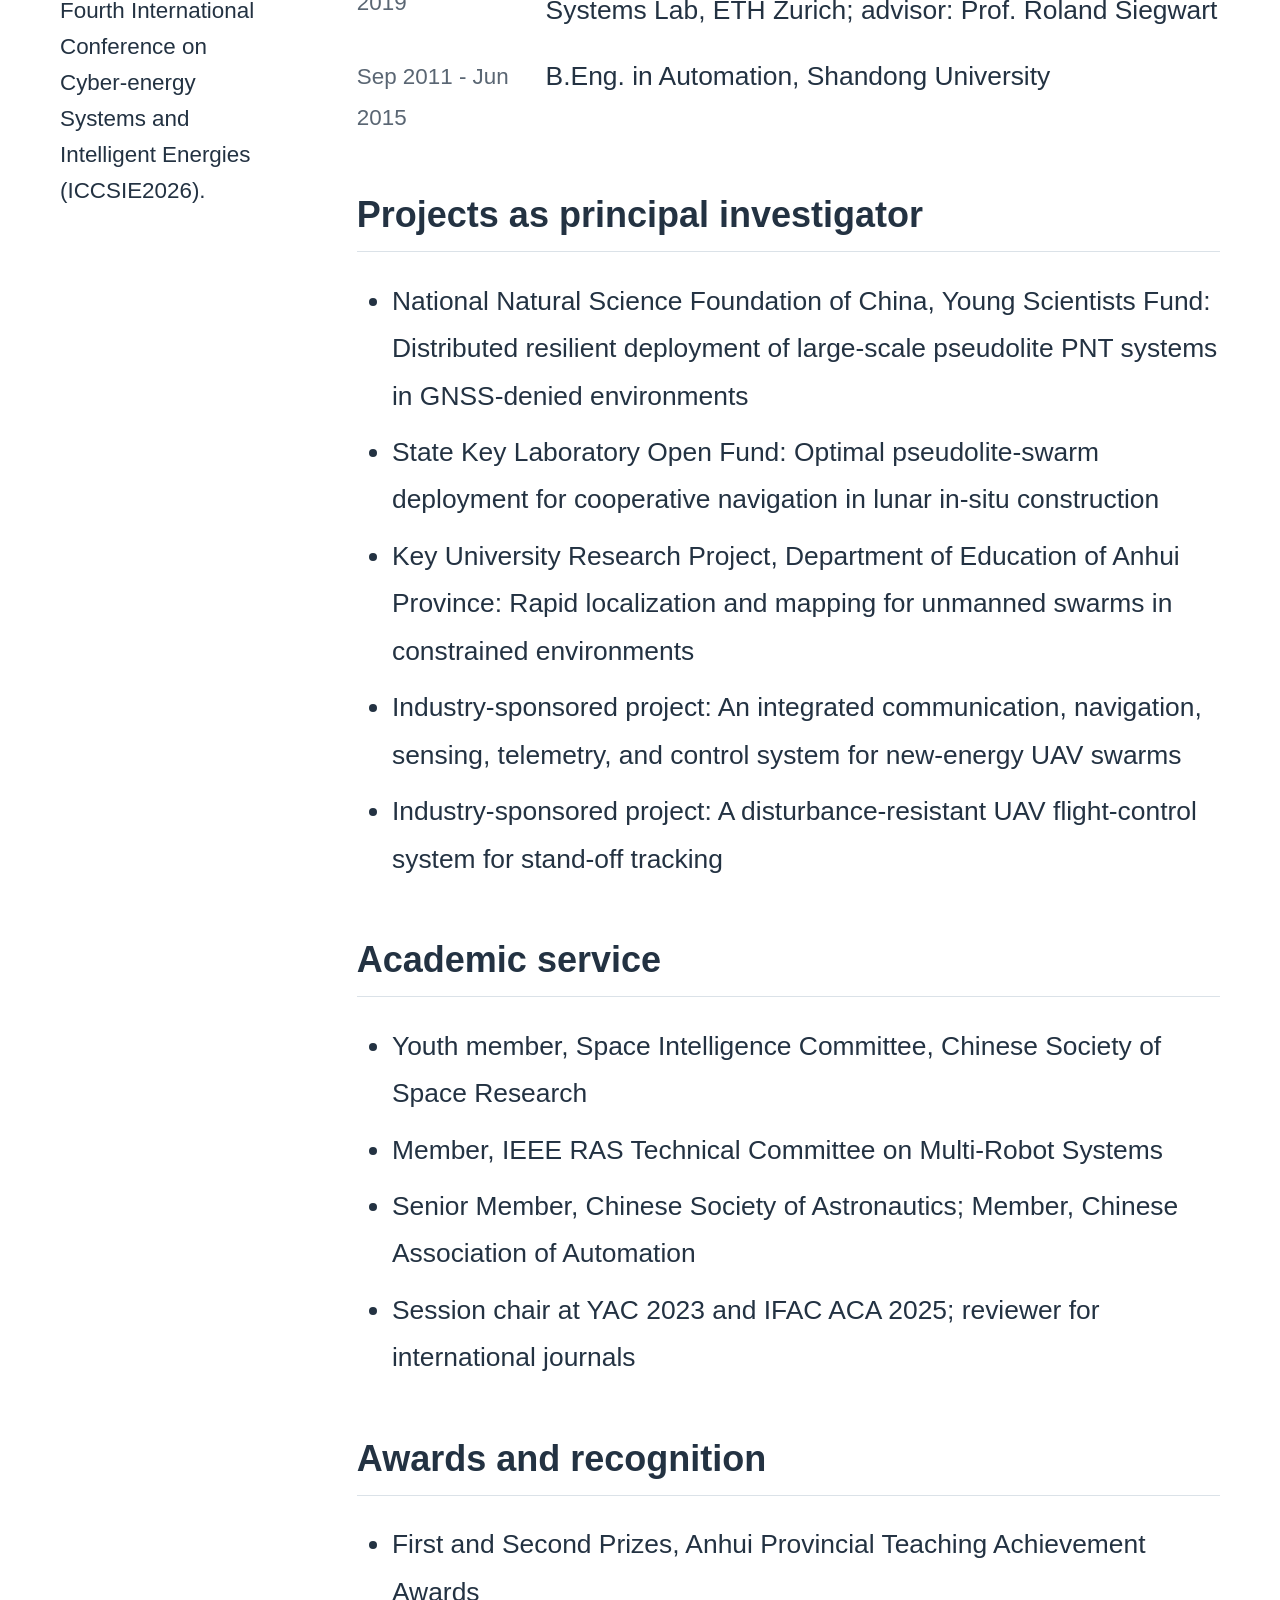
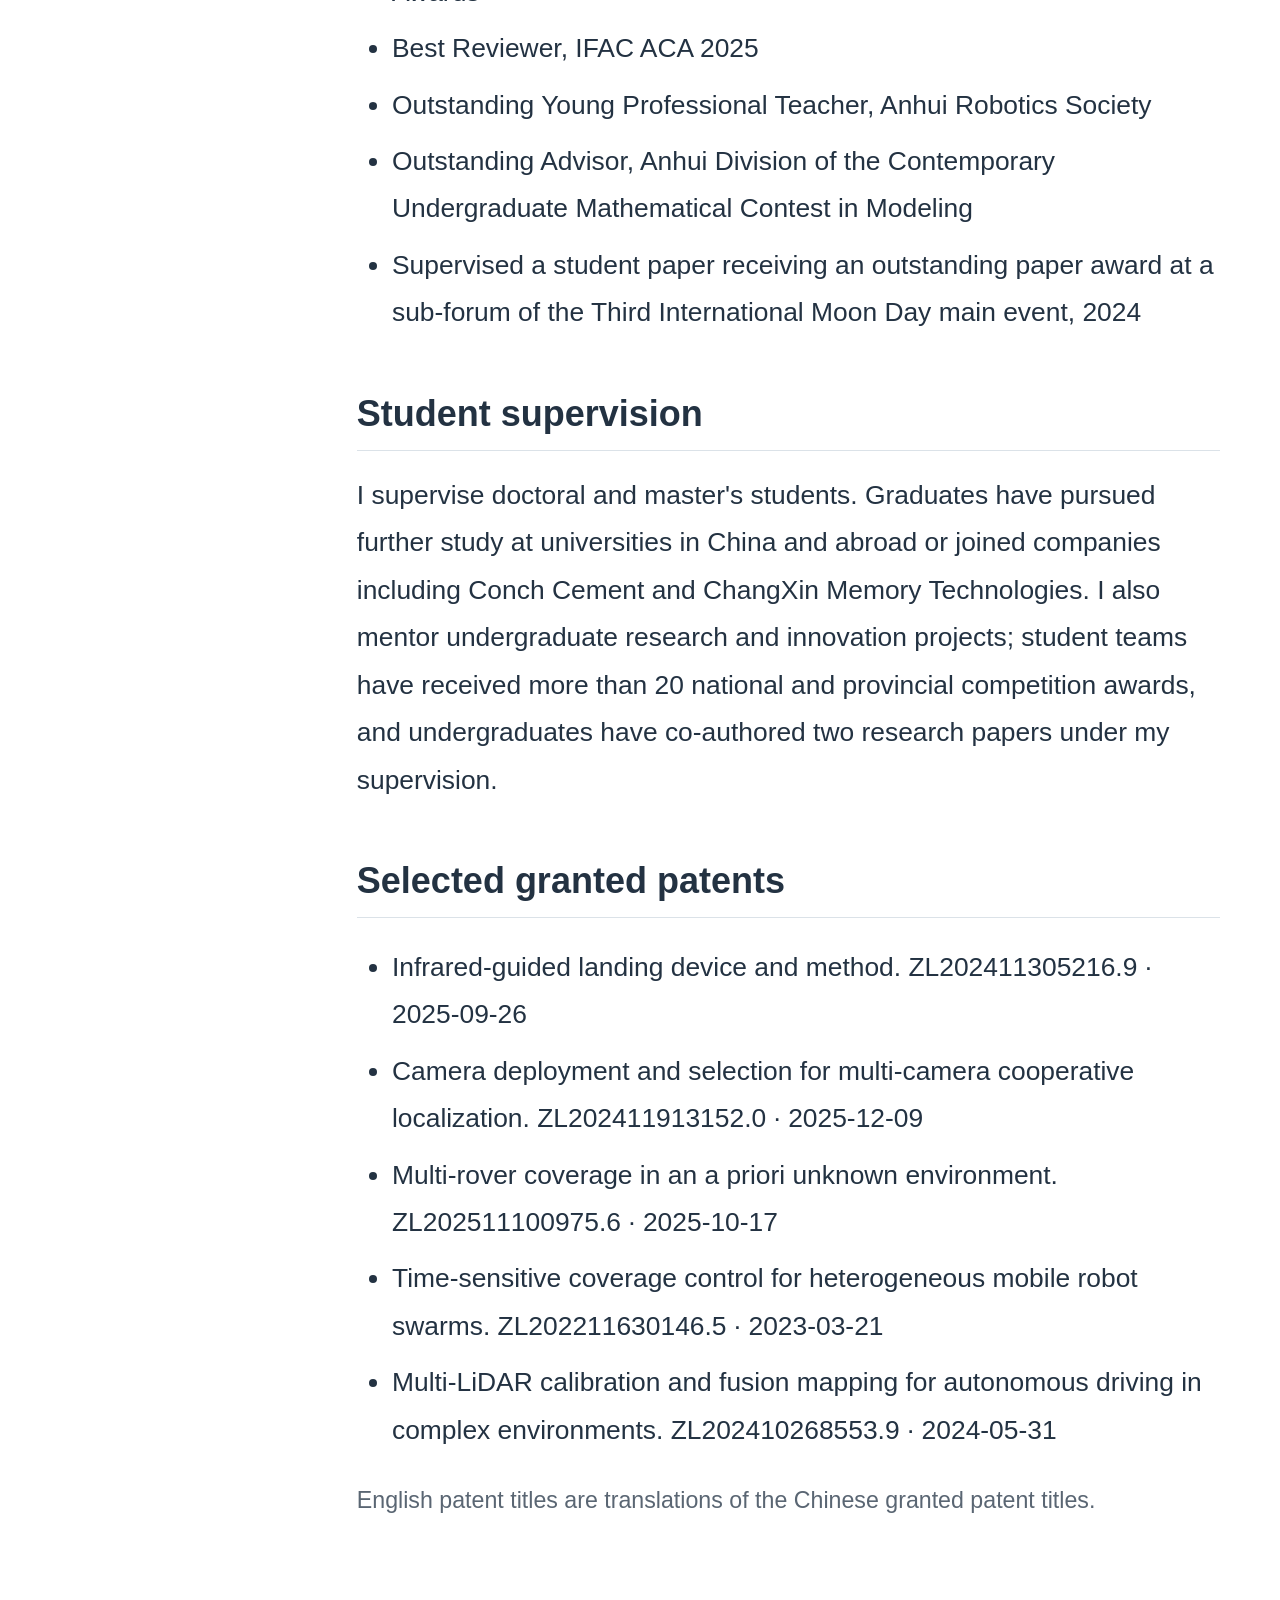
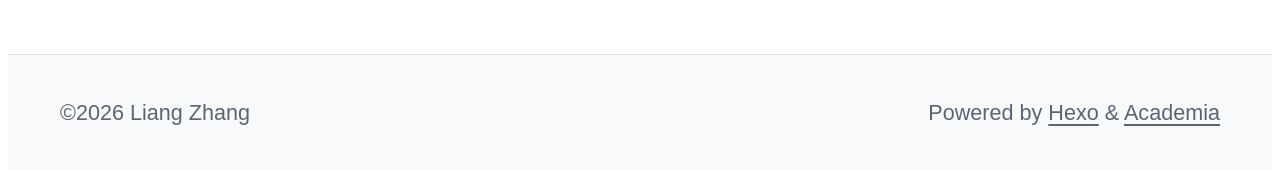
==== commit 962be347: "Publish first research group news item" ====
--- a/index.html
+++ b/index.html
@@ -1,4 +1,4 @@
-<!DOCTYPE html><html lang="en"><head><meta charset="UTF-8"><meta http-equiv="X-UA-Compatible" content="IE=edge"><meta name="viewport" content="width=device-width, initial-scale=1"><title>Liang Zhang · Anhui University</title><meta name="author" content="Liang Zhang"><meta name="description" content="I am an Associate Professor at the School of Electrical Engineering and Automation, Anhui University, where I supervise doctoral and master's students. My research focuses on multi-robot systems, including swarm control, cooperative perception, and information-driven planning in real-world environments. I received my Ph.D. in Aeronautical and Astronautical Science and Technology from Harbin Institute of Technology in November 2021. From August 2018 to August 2019, I undertook CSC-funded joint doctoral research with Prof. Roland Siegwart at the Autonomous Systems Lab, ETH Zurich."><link rel="alternate" hreflang="en" href="https://liangzhangprc.github.io/"><link rel="alternate" hreflang="zh-CN" href="https://liangzhangprc.github.io/zh/"><link rel="alternate" hreflang="x-default" href="https://liangzhangprc.github.io/"><link rel="canonical" href="https://liangzhangprc.github.io/"><link rel="shortcut icon" href="/img/favicon.png"><link rel="stylesheet" href="/css/index.css"><link rel="stylesheet" href="/vendor/fontawesome/css/all.min.css"><link rel="stylesheet" href="/css/academic.css"><meta name="generator" content="Hexo 8.1.2"></head><body><a class="skip-link" href="#main-content">Skip to content</a><header id="page_header"><div class="header_wrap"><div id="blog_name"><a class="blog_title" id="site-name" href="/">Liang Zhang</a></div><nav class="primary-nav" aria-label="Main navigation"><a class="site-page" href="/" aria-current="page">Home</a><a class="site-page" href="/Publications/">Publications</a><a class="site-page" href="/about/">Contact</a></nav><nav class="language-switch" aria-label="Language / 语言"><a href="/zh/" lang="zh-CN" hreflang="zh-CN">中文</a><a href="/" lang="en" hreflang="en" aria-current="page">EN</a></nav></div></header><main id="page_main"><div class="side-card sticky"><div class="card-wrap" itemscope itemtype="http://schema.org/Person"><div class="author-avatar"><img class="avatar-img" src="/img/Liang_Zhang.jpg" alt="Liang Zhang" width="130" height="160"></div><div class="author-discrip"><h2 class="author-name">Liang Zhang</h2><p class="author-role">Associate Professor</p><p class="author-bio">School of Electrical Engineering and Automation, Anhui University</p><p class="author-location">Hefei, Anhui, China</p></div><div class="author-links"><a class="contact-email" href="mailto:liangzhang@ahu.edu.cn">liangzhang@ahu.edu.cn</a><ul class="profile-links"><li><a href="https://scholar.google.com/citations?user=5V9TwtQAAAAJ&amp;hl=en" target="_blank" rel="noopener">Google Scholar</a></li><li><a href="https://orcid.org/0000-0001-5690-6563" target="_blank" rel="noopener">ORCID</a></li></ul></div><div class="cv-downloads"><h3>Curriculum vitae</h3><div class="cv-download-row"><a class="cv-primary" href="/attaches/Liang_Zhang_CV_ZH.pdf" target="_blank" rel="noopener" lang="zh-CN">中文 PDF</a><a class="cv-download" href="/attaches/Liang_Zhang_CV_ZH.pdf" download="Liang_Zhang_CV_ZH.pdf" aria-label="Download Chinese CV">↓</a></div><div class="cv-download-row"><a class="cv-primary" href="/attaches/Liang_Zhang_CV_EN.pdf" target="_blank" rel="noopener" lang="en">English PDF</a><a class="cv-download" href="/attaches/Liang_Zhang_CV_EN.pdf" download="Liang_Zhang_CV_EN.pdf" aria-label="Download English CV">↓</a></div></div></div><section class="news-panel" aria-labelledby="sidebar-news-title"><h2 id="sidebar-news-title">News</h2><p class="news-empty">Research group updates will appear here.</p></section></div><div class="page" id="main-content" itemscope itemtype="http://schema.org/CreativeWork"><article><!-- Generated from content/profile.json and content/publications.json. -->
+<!DOCTYPE html><html lang="en"><head><meta charset="UTF-8"><meta http-equiv="X-UA-Compatible" content="IE=edge"><meta name="viewport" content="width=device-width, initial-scale=1"><title>Liang Zhang · Anhui University</title><meta name="author" content="Liang Zhang"><meta name="description" content="I am an Associate Professor at the School of Electrical Engineering and Automation, Anhui University, where I supervise doctoral and master's students. My research focuses on multi-robot systems, including swarm control, cooperative perception, and information-driven planning in real-world environments. I received my Ph.D. in Aeronautical and Astronautical Science and Technology from Harbin Institute of Technology in November 2021. From August 2018 to August 2019, I undertook CSC-funded joint doctoral research with Prof. Roland Siegwart at the Autonomous Systems Lab, ETH Zurich."><link rel="alternate" hreflang="en" href="https://liangzhangprc.github.io/"><link rel="alternate" hreflang="zh-CN" href="https://liangzhangprc.github.io/zh/"><link rel="alternate" hreflang="x-default" href="https://liangzhangprc.github.io/"><link rel="canonical" href="https://liangzhangprc.github.io/"><link rel="shortcut icon" href="/img/favicon.png"><link rel="stylesheet" href="/css/index.css"><link rel="stylesheet" href="/vendor/fontawesome/css/all.min.css"><link rel="stylesheet" href="/css/academic.css"><meta name="generator" content="Hexo 8.1.2"></head><body><a class="skip-link" href="#main-content">Skip to content</a><header id="page_header"><div class="header_wrap"><div id="blog_name"><a class="blog_title" id="site-name" href="/">Liang Zhang</a></div><nav class="primary-nav" aria-label="Main navigation"><a class="site-page" href="/" aria-current="page">Home</a><a class="site-page" href="/Publications/">Publications</a><a class="site-page" href="/about/">Contact</a></nav><nav class="language-switch" aria-label="Language / 语言"><a href="/zh/" lang="zh-CN" hreflang="zh-CN">中文</a><a href="/" lang="en" hreflang="en" aria-current="page">EN</a></nav></div></header><main id="page_main"><div class="side-card sticky"><div class="card-wrap" itemscope itemtype="http://schema.org/Person"><div class="author-avatar"><img class="avatar-img" src="/img/Liang_Zhang.jpg" alt="Liang Zhang" width="130" height="160"></div><div class="author-discrip"><h2 class="author-name">Liang Zhang</h2><p class="author-role">Associate Professor</p><p class="author-bio">School of Electrical Engineering and Automation, Anhui University</p><p class="author-location">Hefei, Anhui, China</p></div><div class="author-links"><a class="contact-email" href="mailto:liangzhang@ahu.edu.cn">liangzhang@ahu.edu.cn</a><ul class="profile-links"><li><a href="https://scholar.google.com/citations?user=5V9TwtQAAAAJ&amp;hl=en" target="_blank" rel="noopener">Google Scholar</a></li><li><a href="https://orcid.org/0000-0001-5690-6563" target="_blank" rel="noopener">ORCID</a></li></ul></div><div class="cv-downloads"><h3>Curriculum vitae</h3><div class="cv-download-row"><a class="cv-primary" href="/attaches/Liang_Zhang_CV_ZH.pdf" target="_blank" rel="noopener" lang="zh-CN">中文 PDF</a><a class="cv-download" href="/attaches/Liang_Zhang_CV_ZH.pdf" download="Liang_Zhang_CV_ZH.pdf" aria-label="Download Chinese CV">↓</a></div><div class="cv-download-row"><a class="cv-primary" href="/attaches/Liang_Zhang_CV_EN.pdf" target="_blank" rel="noopener" lang="en">English PDF</a><a class="cv-download" href="/attaches/Liang_Zhang_CV_EN.pdf" download="Liang_Zhang_CV_EN.pdf" aria-label="Download English CV">↓</a></div></div></div><section class="news-panel" aria-labelledby="sidebar-news-title"><h2 id="sidebar-news-title">News</h2><ol class="news-list"><li class="news-item"><time class="news-date" datetime="2026-10-08">2026-10-08</time><p class="news-text">Shiping Zhao's paper “Sparse LLM Planning for Leader–Follower UAV Swarm Formation” has been accepted by the 2026 Fourth International Conference on Cyber-energy Systems and Intelligent Energies (ICCSIE2026).</p></li></ol></section></div><div class="page" id="main-content" itemscope itemtype="http://schema.org/CreativeWork"><article><!-- Generated from content/profile.json and content/publications.json. -->
 
 <h1>About me</h1>
 <p>I am an Associate Professor at the School of Electrical Engineering and Automation, Anhui University, where I supervise doctoral and master's students. My research focuses on multi-robot systems, including swarm control, cooperative perception, and information-driven planning in real-world environments. I received my Ph.D. in Aeronautical and Astronautical Science and Technology from Harbin Institute of Technology in November 2021. From August 2018 to August 2019, I undertook CSC-funded joint doctoral research with Prof. Roland Siegwart at the Autonomous Systems Lab, ETH Zurich.</p>
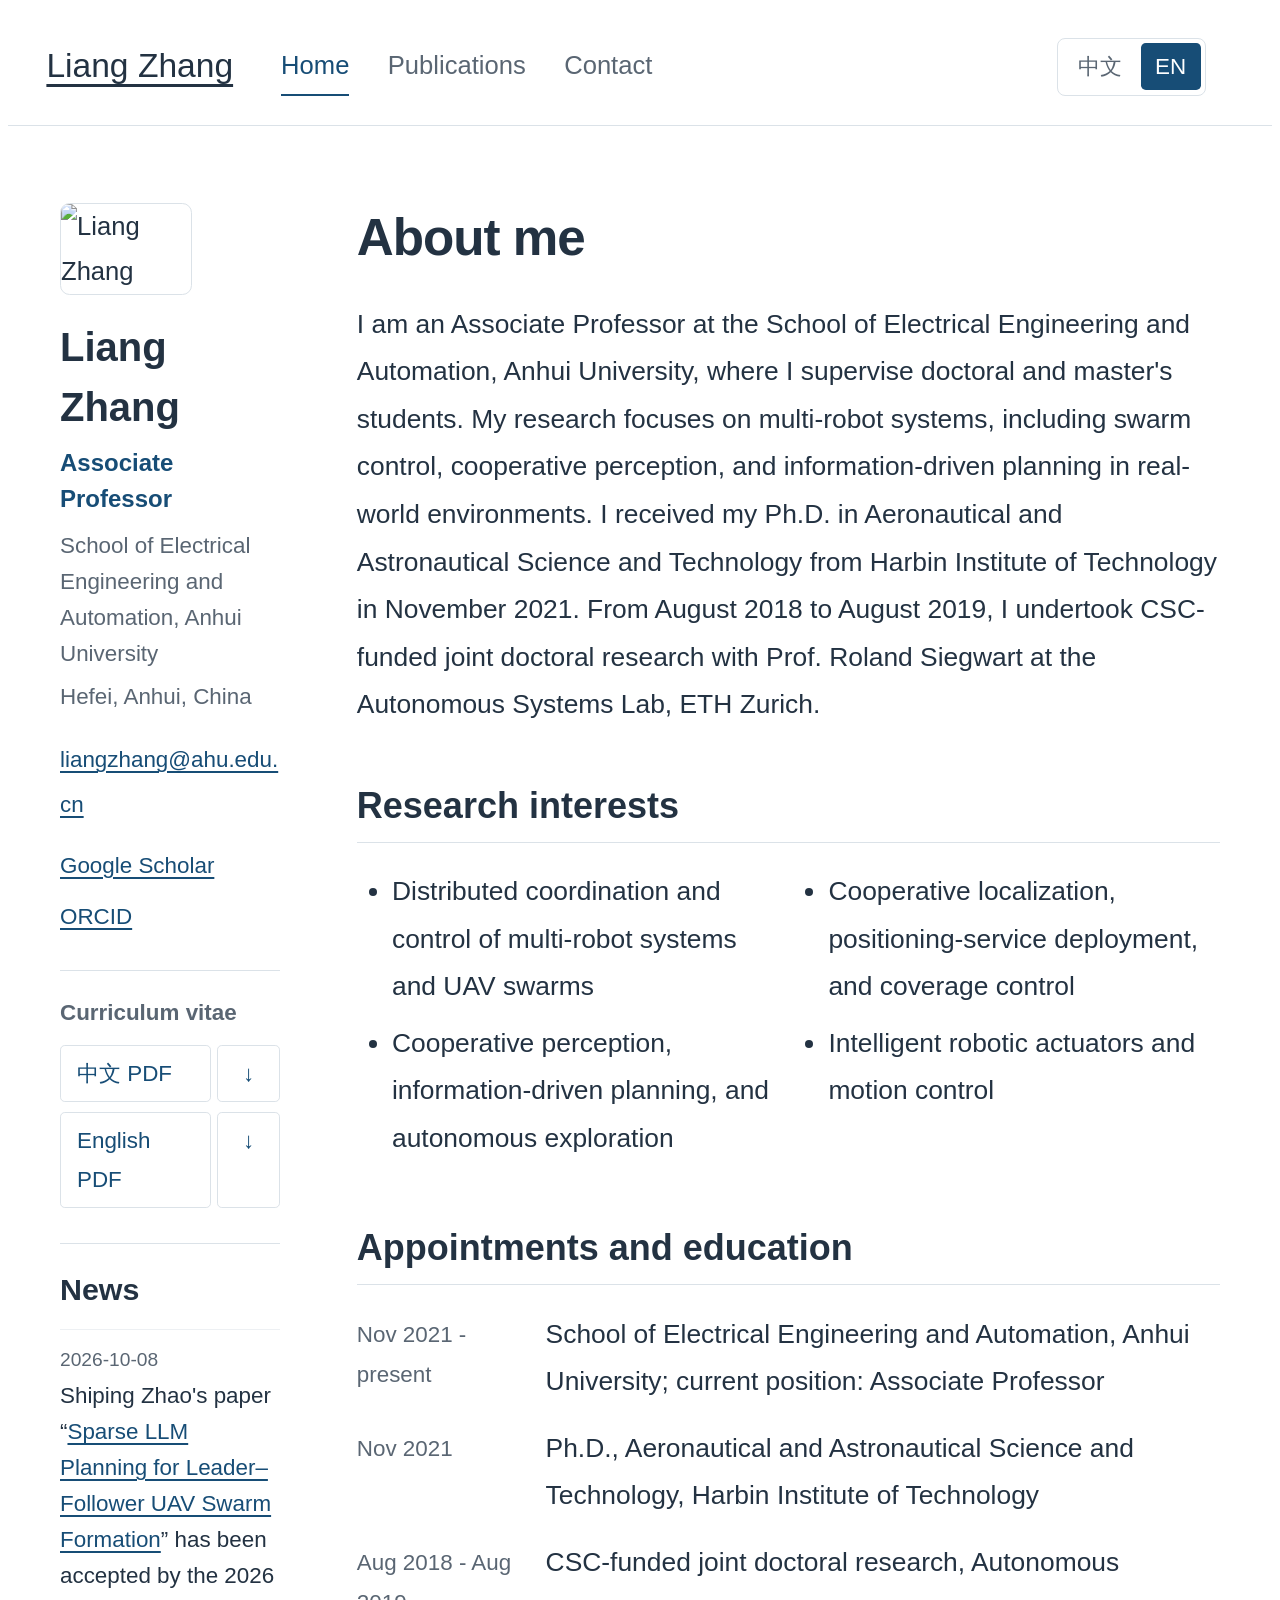
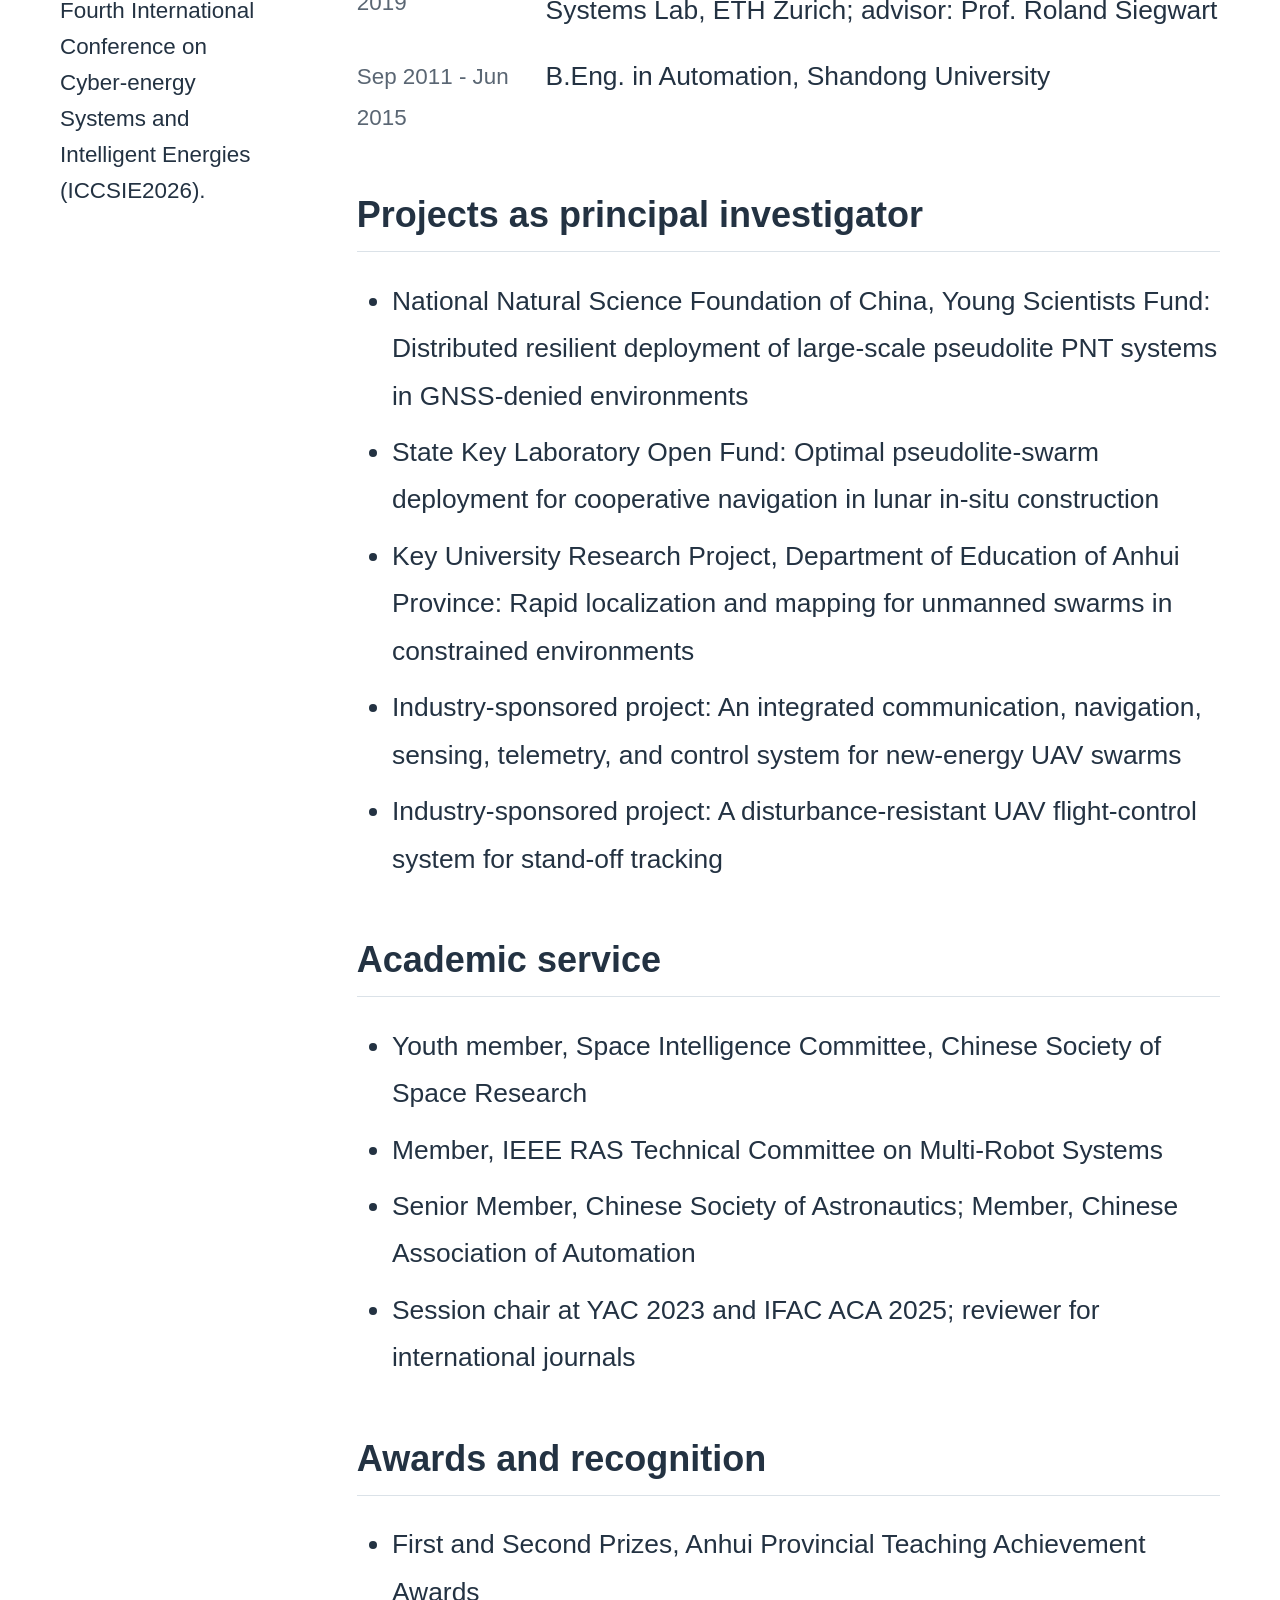
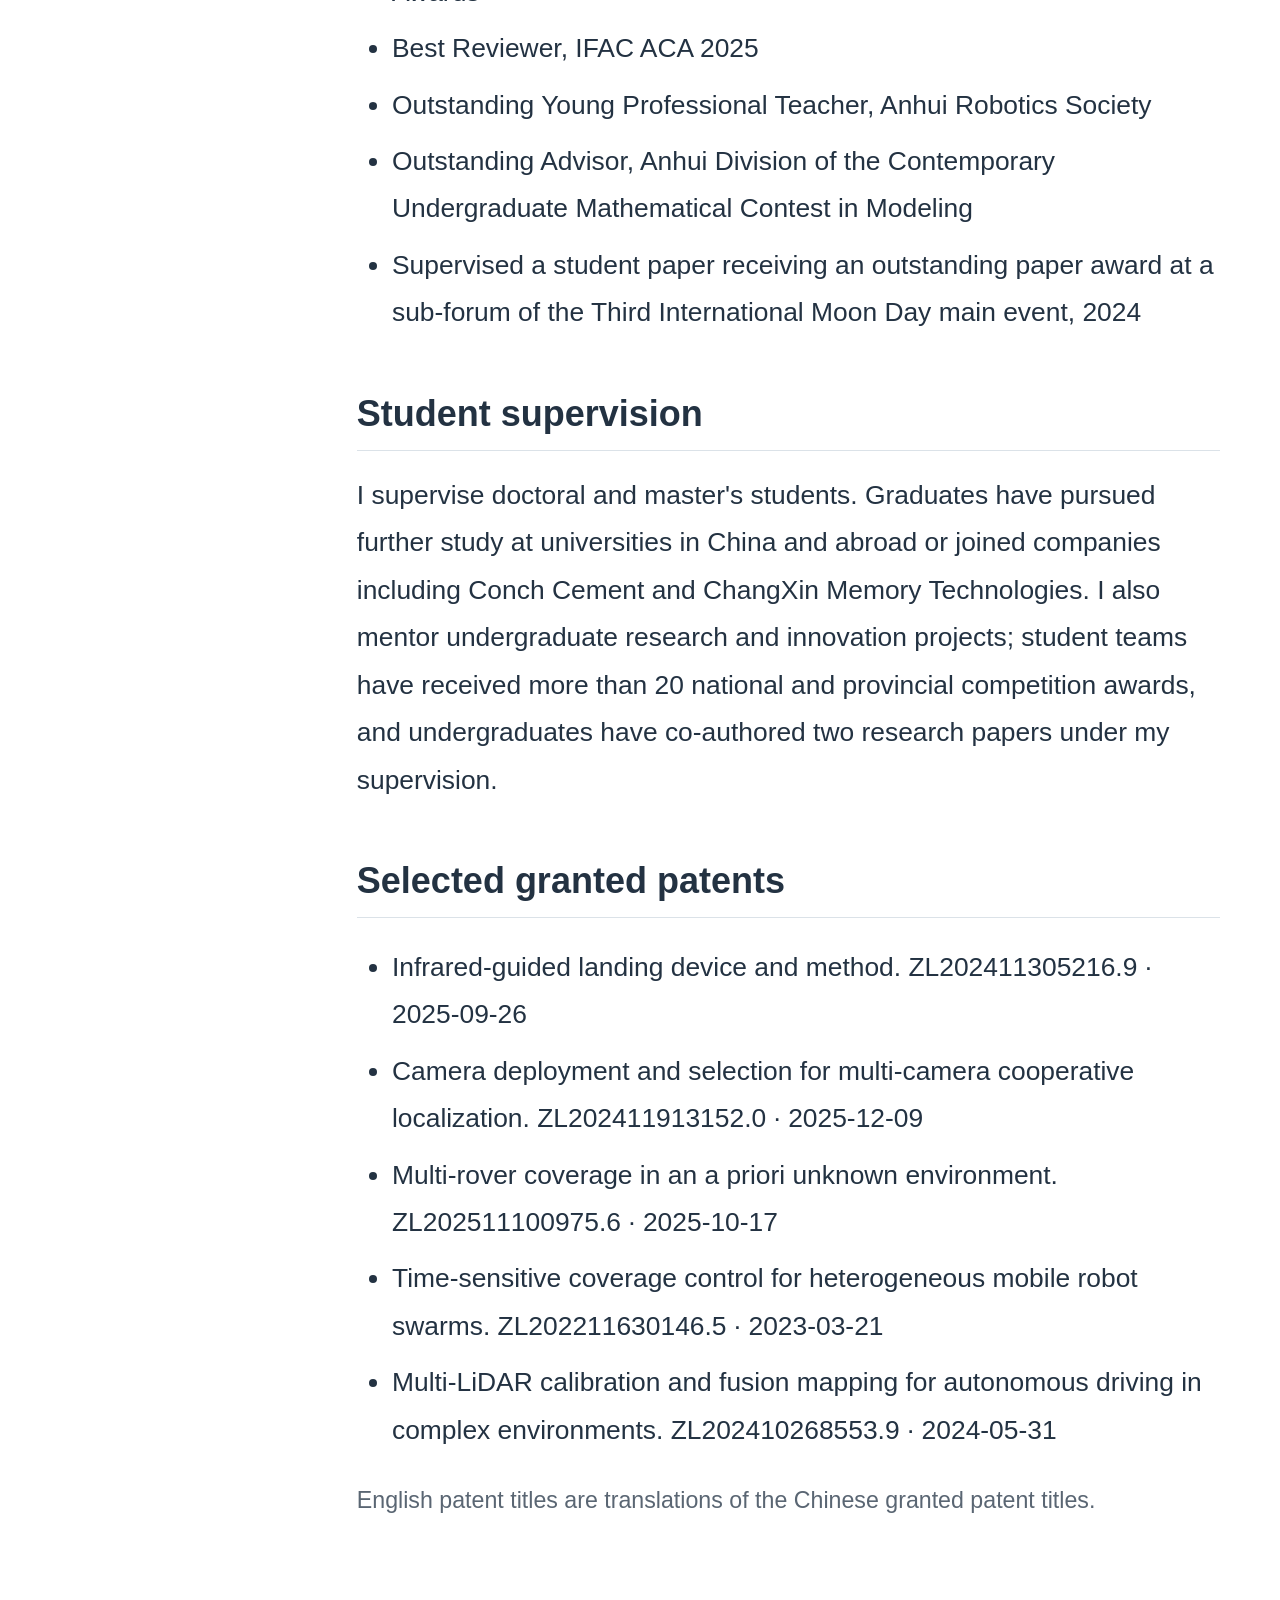
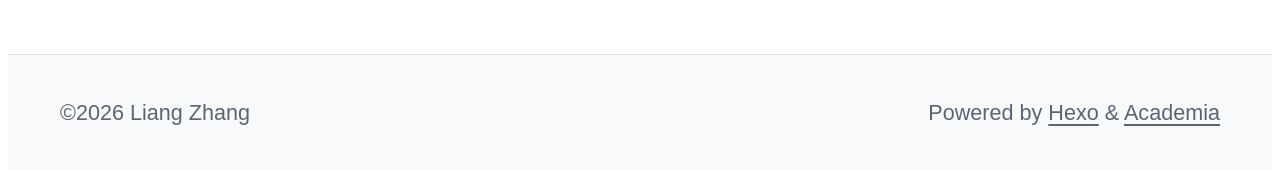
==== commit b8753216: "Attach accepted UAV swarm paper to News title" ====
--- a/index.html
+++ b/index.html
@@ -1,4 +1,4 @@
-<!DOCTYPE html><html lang="en"><head><meta charset="UTF-8"><meta http-equiv="X-UA-Compatible" content="IE=edge"><meta name="viewport" content="width=device-width, initial-scale=1"><title>Liang Zhang · Anhui University</title><meta name="author" content="Liang Zhang"><meta name="description" content="I am an Associate Professor at the School of Electrical Engineering and Automation, Anhui University, where I supervise doctoral and master's students. My research focuses on multi-robot systems, including swarm control, cooperative perception, and information-driven planning in real-world environments. I received my Ph.D. in Aeronautical and Astronautical Science and Technology from Harbin Institute of Technology in November 2021. From August 2018 to August 2019, I undertook CSC-funded joint doctoral research with Prof. Roland Siegwart at the Autonomous Systems Lab, ETH Zurich."><link rel="alternate" hreflang="en" href="https://liangzhangprc.github.io/"><link rel="alternate" hreflang="zh-CN" href="https://liangzhangprc.github.io/zh/"><link rel="alternate" hreflang="x-default" href="https://liangzhangprc.github.io/"><link rel="canonical" href="https://liangzhangprc.github.io/"><link rel="shortcut icon" href="/img/favicon.png"><link rel="stylesheet" href="/css/index.css"><link rel="stylesheet" href="/vendor/fontawesome/css/all.min.css"><link rel="stylesheet" href="/css/academic.css"><meta name="generator" content="Hexo 8.1.2"></head><body><a class="skip-link" href="#main-content">Skip to content</a><header id="page_header"><div class="header_wrap"><div id="blog_name"><a class="blog_title" id="site-name" href="/">Liang Zhang</a></div><nav class="primary-nav" aria-label="Main navigation"><a class="site-page" href="/" aria-current="page">Home</a><a class="site-page" href="/Publications/">Publications</a><a class="site-page" href="/about/">Contact</a></nav><nav class="language-switch" aria-label="Language / 语言"><a href="/zh/" lang="zh-CN" hreflang="zh-CN">中文</a><a href="/" lang="en" hreflang="en" aria-current="page">EN</a></nav></div></header><main id="page_main"><div class="side-card sticky"><div class="card-wrap" itemscope itemtype="http://schema.org/Person"><div class="author-avatar"><img class="avatar-img" src="/img/Liang_Zhang.jpg" alt="Liang Zhang" width="130" height="160"></div><div class="author-discrip"><h2 class="author-name">Liang Zhang</h2><p class="author-role">Associate Professor</p><p class="author-bio">School of Electrical Engineering and Automation, Anhui University</p><p class="author-location">Hefei, Anhui, China</p></div><div class="author-links"><a class="contact-email" href="mailto:liangzhang@ahu.edu.cn">liangzhang@ahu.edu.cn</a><ul class="profile-links"><li><a href="https://scholar.google.com/citations?user=5V9TwtQAAAAJ&amp;hl=en" target="_blank" rel="noopener">Google Scholar</a></li><li><a href="https://orcid.org/0000-0001-5690-6563" target="_blank" rel="noopener">ORCID</a></li></ul></div><div class="cv-downloads"><h3>Curriculum vitae</h3><div class="cv-download-row"><a class="cv-primary" href="/attaches/Liang_Zhang_CV_ZH.pdf" target="_blank" rel="noopener" lang="zh-CN">中文 PDF</a><a class="cv-download" href="/attaches/Liang_Zhang_CV_ZH.pdf" download="Liang_Zhang_CV_ZH.pdf" aria-label="Download Chinese CV">↓</a></div><div class="cv-download-row"><a class="cv-primary" href="/attaches/Liang_Zhang_CV_EN.pdf" target="_blank" rel="noopener" lang="en">English PDF</a><a class="cv-download" href="/attaches/Liang_Zhang_CV_EN.pdf" download="Liang_Zhang_CV_EN.pdf" aria-label="Download English CV">↓</a></div></div></div><section class="news-panel" aria-labelledby="sidebar-news-title"><h2 id="sidebar-news-title">News</h2><ol class="news-list"><li class="news-item"><time class="news-date" datetime="2026-10-08">2026-10-08</time><p class="news-text">Shiping Zhao's paper “Sparse LLM Planning for Leader–Follower UAV Swarm Formation” has been accepted by the 2026 Fourth International Conference on Cyber-energy Systems and Intelligent Energies (ICCSIE2026).</p></li></ol></section></div><div class="page" id="main-content" itemscope itemtype="http://schema.org/CreativeWork"><article><!-- Generated from content/profile.json and content/publications.json. -->
+<!DOCTYPE html><html lang="en"><head><meta charset="UTF-8"><meta http-equiv="X-UA-Compatible" content="IE=edge"><meta name="viewport" content="width=device-width, initial-scale=1"><title>Liang Zhang · Anhui University</title><meta name="author" content="Liang Zhang"><meta name="description" content="I am an Associate Professor at the School of Electrical Engineering and Automation, Anhui University, where I supervise doctoral and master's students. My research focuses on multi-robot systems, including swarm control, cooperative perception, and information-driven planning in real-world environments. I received my Ph.D. in Aeronautical and Astronautical Science and Technology from Harbin Institute of Technology in November 2021. From August 2018 to August 2019, I undertook CSC-funded joint doctoral research with Prof. Roland Siegwart at the Autonomous Systems Lab, ETH Zurich."><link rel="alternate" hreflang="en" href="https://liangzhangprc.github.io/"><link rel="alternate" hreflang="zh-CN" href="https://liangzhangprc.github.io/zh/"><link rel="alternate" hreflang="x-default" href="https://liangzhangprc.github.io/"><link rel="canonical" href="https://liangzhangprc.github.io/"><link rel="shortcut icon" href="/img/favicon.png"><link rel="stylesheet" href="/css/index.css"><link rel="stylesheet" href="/vendor/fontawesome/css/all.min.css"><link rel="stylesheet" href="/css/academic.css"><meta name="generator" content="Hexo 8.1.2"></head><body><a class="skip-link" href="#main-content">Skip to content</a><header id="page_header"><div class="header_wrap"><div id="blog_name"><a class="blog_title" id="site-name" href="/">Liang Zhang</a></div><nav class="primary-nav" aria-label="Main navigation"><a class="site-page" href="/" aria-current="page">Home</a><a class="site-page" href="/Publications/">Publications</a><a class="site-page" href="/about/">Contact</a></nav><nav class="language-switch" aria-label="Language / 语言"><a href="/zh/" lang="zh-CN" hreflang="zh-CN">中文</a><a href="/" lang="en" hreflang="en" aria-current="page">EN</a></nav></div></header><main id="page_main"><div class="side-card sticky"><div class="card-wrap" itemscope itemtype="http://schema.org/Person"><div class="author-avatar"><img class="avatar-img" src="/img/Liang_Zhang.jpg" alt="Liang Zhang" width="130" height="160"></div><div class="author-discrip"><h2 class="author-name">Liang Zhang</h2><p class="author-role">Associate Professor</p><p class="author-bio">School of Electrical Engineering and Automation, Anhui University</p><p class="author-location">Hefei, Anhui, China</p></div><div class="author-links"><a class="contact-email" href="mailto:liangzhang@ahu.edu.cn">liangzhang@ahu.edu.cn</a><ul class="profile-links"><li><a href="https://scholar.google.com/citations?user=5V9TwtQAAAAJ&amp;hl=en" target="_blank" rel="noopener">Google Scholar</a></li><li><a href="https://orcid.org/0000-0001-5690-6563" target="_blank" rel="noopener">ORCID</a></li></ul></div><div class="cv-downloads"><h3>Curriculum vitae</h3><div class="cv-download-row"><a class="cv-primary" href="/attaches/Liang_Zhang_CV_ZH.pdf" target="_blank" rel="noopener" lang="zh-CN">中文 PDF</a><a class="cv-download" href="/attaches/Liang_Zhang_CV_ZH.pdf" download="Liang_Zhang_CV_ZH.pdf" aria-label="Download Chinese CV">↓</a></div><div class="cv-download-row"><a class="cv-primary" href="/attaches/Liang_Zhang_CV_EN.pdf" target="_blank" rel="noopener" lang="en">English PDF</a><a class="cv-download" href="/attaches/Liang_Zhang_CV_EN.pdf" download="Liang_Zhang_CV_EN.pdf" aria-label="Download English CV">↓</a></div></div></div><section class="news-panel" aria-labelledby="sidebar-news-title"><h2 id="sidebar-news-title">News</h2><ol class="news-list"><li class="news-item"><time class="news-date" datetime="2026-10-08">2026-10-08</time><p class="news-text">Shiping Zhao's paper “<a class="news-paper-link" href="/attaches/papers/2026-iccsie-sparse-llm-planning-leader-follower-uav-swarm-formation.pdf" target="_blank" rel="noopener">Sparse LLM Planning for Leader–Follower UAV Swarm Formation</a>” has been accepted by the 2026 Fourth International Conference on Cyber-energy Systems and Intelligent Energies (ICCSIE2026).</p></li></ol></section></div><div class="page" id="main-content" itemscope itemtype="http://schema.org/CreativeWork"><article><!-- Generated from content/profile.json and content/publications.json. -->
 
 <h1>About me</h1>
 <p>I am an Associate Professor at the School of Electrical Engineering and Automation, Anhui University, where I supervise doctoral and master's students. My research focuses on multi-robot systems, including swarm control, cooperative perception, and information-driven planning in real-world environments. I received my Ph.D. in Aeronautical and Astronautical Science and Technology from Harbin Institute of Technology in November 2021. From August 2018 to August 2019, I undertook CSC-funded joint doctoral research with Prof. Roland Siegwart at the Autonomous Systems Lab, ETH Zurich.</p>
--- a/css/academic.css
+++ b/css/academic.css
@@ -47,6 +47,8 @@
 .news-text { color: var(--ink); text-decoration: none; }
 a.news-text { color: var(--accent); }
 a.news-text:hover { text-decoration: underline; }
+.news-paper-link { color: var(--accent); text-decoration: underline; }
+.news-paper-link:hover { text-decoration-thickness: 2px; }
 .news-empty { color: var(--muted); }
 #page_main .page { float: none; width: auto; min-width: 0; margin: 0; }
 #page_main .page article { padding: 0; }
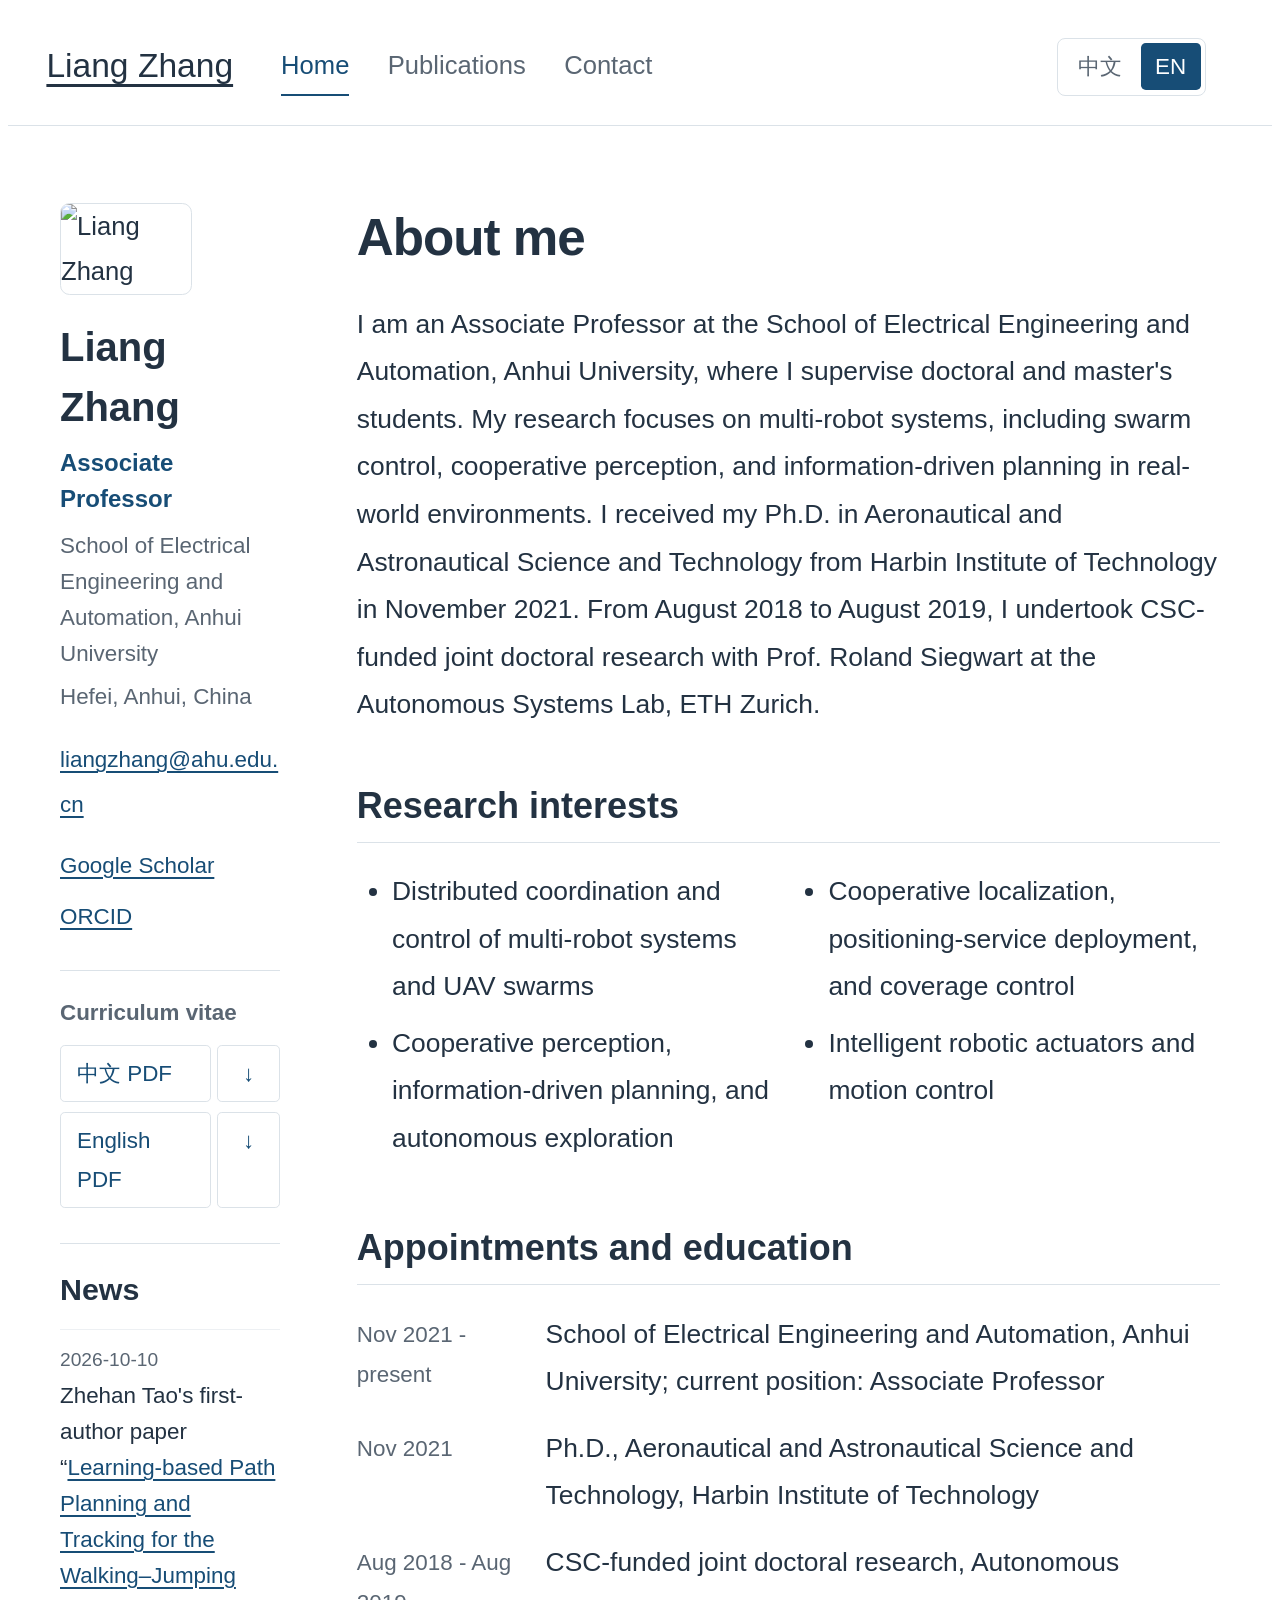
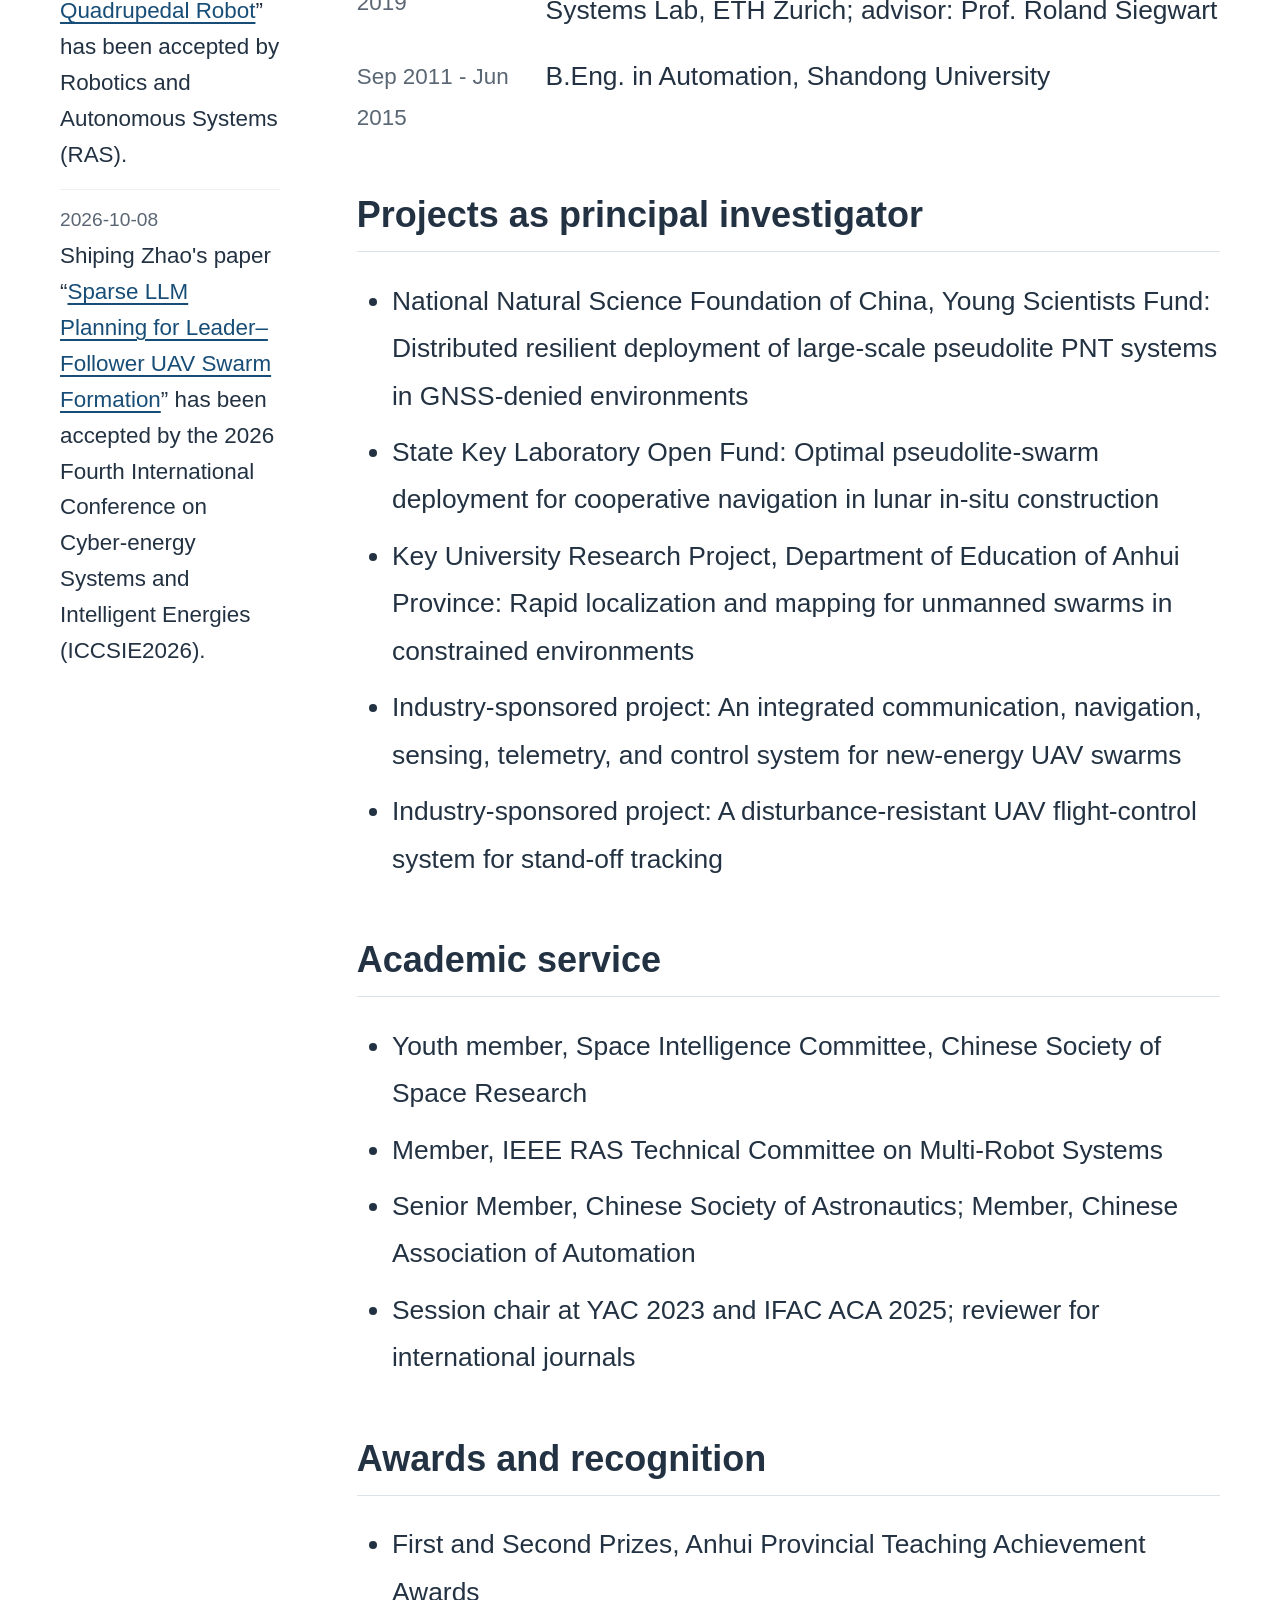
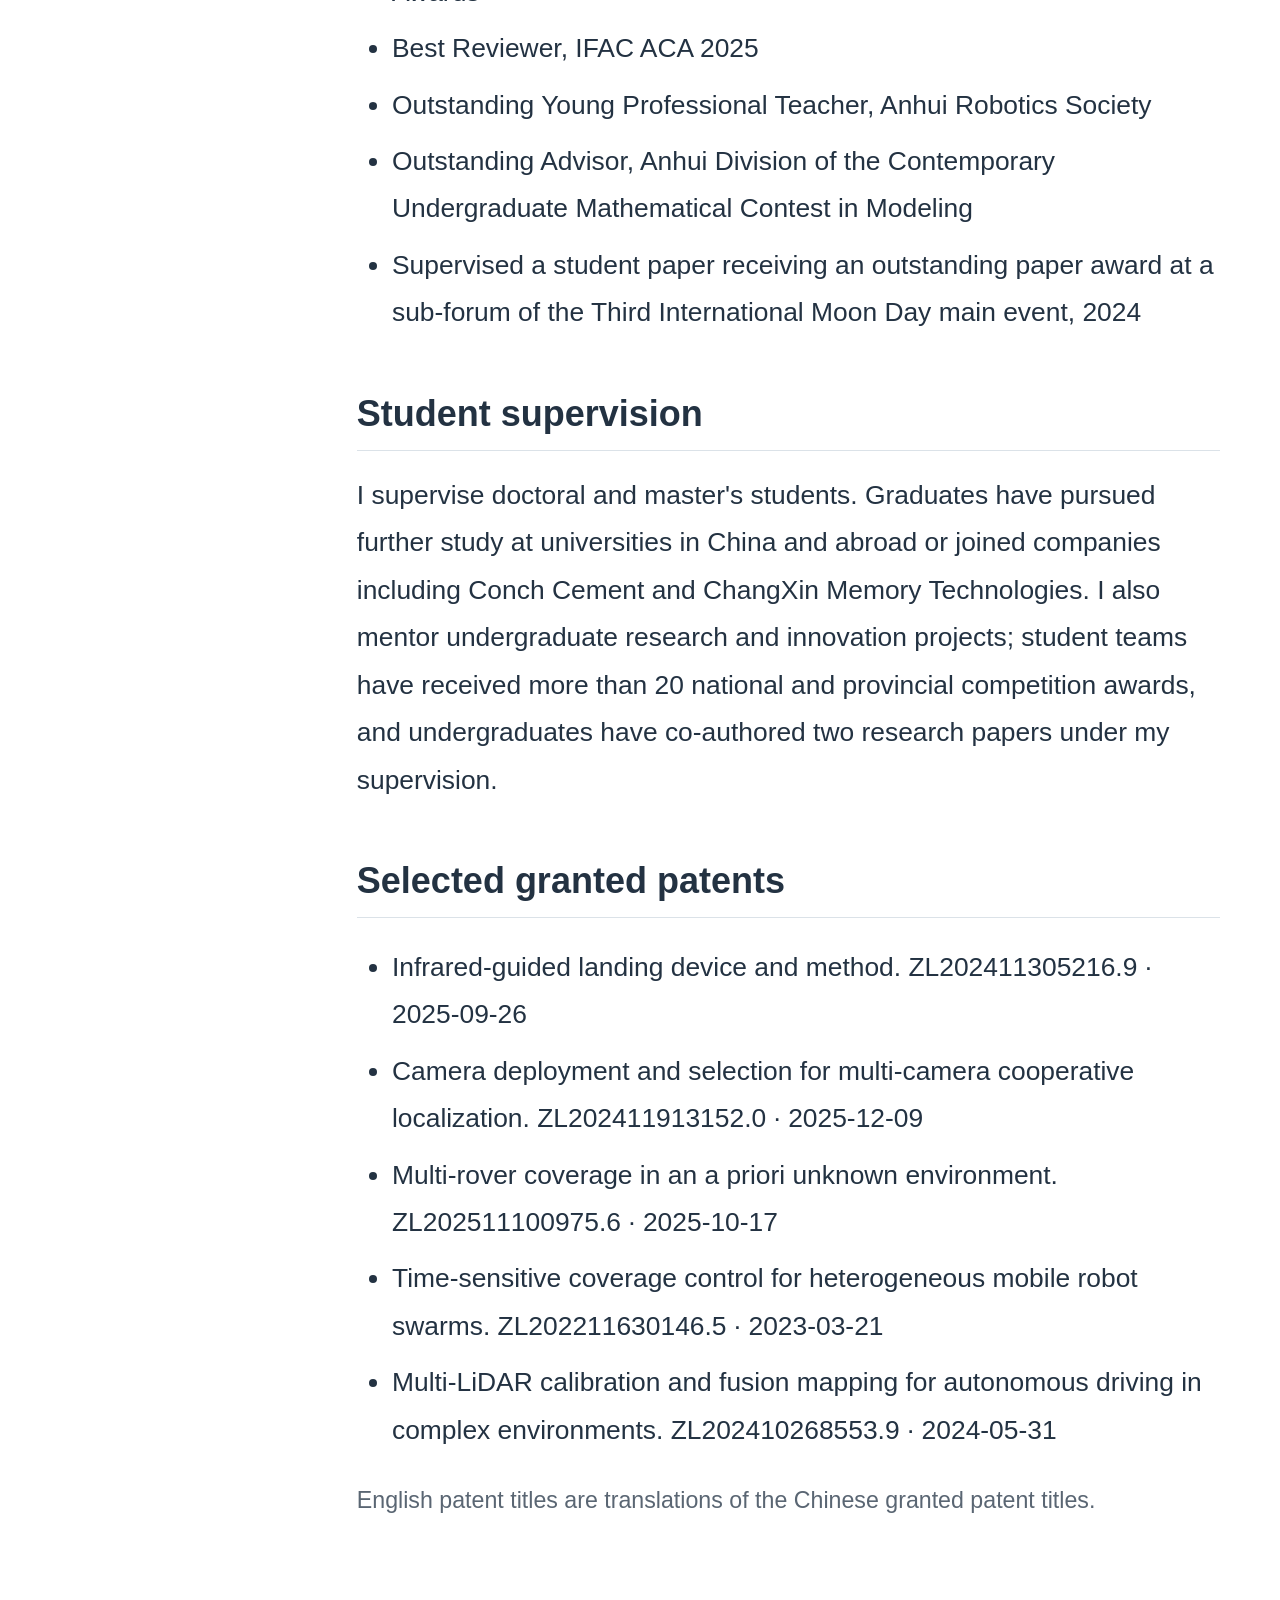
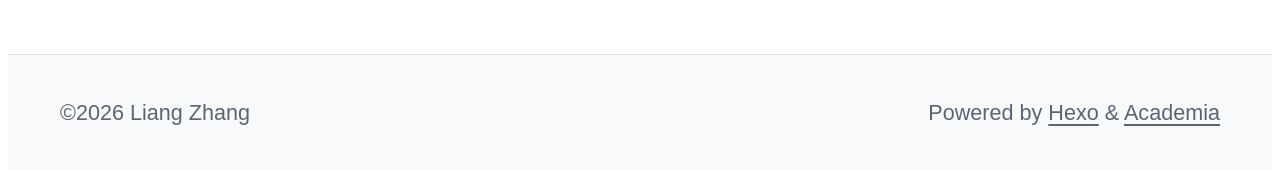
==== commit 464ae6cc: "Publish accepted RAS paper in News and Publications" ====
--- a/index.html
+++ b/index.html
@@ -1,4 +1,4 @@
-<!DOCTYPE html><html lang="en"><head><meta charset="UTF-8"><meta http-equiv="X-UA-Compatible" content="IE=edge"><meta name="viewport" content="width=device-width, initial-scale=1"><title>Liang Zhang · Anhui University</title><meta name="author" content="Liang Zhang"><meta name="description" content="I am an Associate Professor at the School of Electrical Engineering and Automation, Anhui University, where I supervise doctoral and master's students. My research focuses on multi-robot systems, including swarm control, cooperative perception, and information-driven planning in real-world environments. I received my Ph.D. in Aeronautical and Astronautical Science and Technology from Harbin Institute of Technology in November 2021. From August 2018 to August 2019, I undertook CSC-funded joint doctoral research with Prof. Roland Siegwart at the Autonomous Systems Lab, ETH Zurich."><link rel="alternate" hreflang="en" href="https://liangzhangprc.github.io/"><link rel="alternate" hreflang="zh-CN" href="https://liangzhangprc.github.io/zh/"><link rel="alternate" hreflang="x-default" href="https://liangzhangprc.github.io/"><link rel="canonical" href="https://liangzhangprc.github.io/"><link rel="shortcut icon" href="/img/favicon.png"><link rel="stylesheet" href="/css/index.css"><link rel="stylesheet" href="/vendor/fontawesome/css/all.min.css"><link rel="stylesheet" href="/css/academic.css"><meta name="generator" content="Hexo 8.1.2"></head><body><a class="skip-link" href="#main-content">Skip to content</a><header id="page_header"><div class="header_wrap"><div id="blog_name"><a class="blog_title" id="site-name" href="/">Liang Zhang</a></div><nav class="primary-nav" aria-label="Main navigation"><a class="site-page" href="/" aria-current="page">Home</a><a class="site-page" href="/Publications/">Publications</a><a class="site-page" href="/about/">Contact</a></nav><nav class="language-switch" aria-label="Language / 语言"><a href="/zh/" lang="zh-CN" hreflang="zh-CN">中文</a><a href="/" lang="en" hreflang="en" aria-current="page">EN</a></nav></div></header><main id="page_main"><div class="side-card sticky"><div class="card-wrap" itemscope itemtype="http://schema.org/Person"><div class="author-avatar"><img class="avatar-img" src="/img/Liang_Zhang.jpg" alt="Liang Zhang" width="130" height="160"></div><div class="author-discrip"><h2 class="author-name">Liang Zhang</h2><p class="author-role">Associate Professor</p><p class="author-bio">School of Electrical Engineering and Automation, Anhui University</p><p class="author-location">Hefei, Anhui, China</p></div><div class="author-links"><a class="contact-email" href="mailto:liangzhang@ahu.edu.cn">liangzhang@ahu.edu.cn</a><ul class="profile-links"><li><a href="https://scholar.google.com/citations?user=5V9TwtQAAAAJ&amp;hl=en" target="_blank" rel="noopener">Google Scholar</a></li><li><a href="https://orcid.org/0000-0001-5690-6563" target="_blank" rel="noopener">ORCID</a></li></ul></div><div class="cv-downloads"><h3>Curriculum vitae</h3><div class="cv-download-row"><a class="cv-primary" href="/attaches/Liang_Zhang_CV_ZH.pdf" target="_blank" rel="noopener" lang="zh-CN">中文 PDF</a><a class="cv-download" href="/attaches/Liang_Zhang_CV_ZH.pdf" download="Liang_Zhang_CV_ZH.pdf" aria-label="Download Chinese CV">↓</a></div><div class="cv-download-row"><a class="cv-primary" href="/attaches/Liang_Zhang_CV_EN.pdf" target="_blank" rel="noopener" lang="en">English PDF</a><a class="cv-download" href="/attaches/Liang_Zhang_CV_EN.pdf" download="Liang_Zhang_CV_EN.pdf" aria-label="Download English CV">↓</a></div></div></div><section class="news-panel" aria-labelledby="sidebar-news-title"><h2 id="sidebar-news-title">News</h2><ol class="news-list"><li class="news-item"><time class="news-date" datetime="2026-10-08">2026-10-08</time><p class="news-text">Shiping Zhao's paper “<a class="news-paper-link" href="/attaches/papers/2026-iccsie-sparse-llm-planning-leader-follower-uav-swarm-formation.pdf" target="_blank" rel="noopener">Sparse LLM Planning for Leader–Follower UAV Swarm Formation</a>” has been accepted by the 2026 Fourth International Conference on Cyber-energy Systems and Intelligent Energies (ICCSIE2026).</p></li></ol></section></div><div class="page" id="main-content" itemscope itemtype="http://schema.org/CreativeWork"><article><!-- Generated from content/profile.json and content/publications.json. -->
+<!DOCTYPE html><html lang="en"><head><meta charset="UTF-8"><meta http-equiv="X-UA-Compatible" content="IE=edge"><meta name="viewport" content="width=device-width, initial-scale=1"><title>Liang Zhang · Anhui University</title><meta name="author" content="Liang Zhang"><meta name="description" content="I am an Associate Professor at the School of Electrical Engineering and Automation, Anhui University, where I supervise doctoral and master's students. My research focuses on multi-robot systems, including swarm control, cooperative perception, and information-driven planning in real-world environments. I received my Ph.D. in Aeronautical and Astronautical Science and Technology from Harbin Institute of Technology in November 2021. From August 2018 to August 2019, I undertook CSC-funded joint doctoral research with Prof. Roland Siegwart at the Autonomous Systems Lab, ETH Zurich."><link rel="alternate" hreflang="en" href="https://liangzhangprc.github.io/"><link rel="alternate" hreflang="zh-CN" href="https://liangzhangprc.github.io/zh/"><link rel="alternate" hreflang="x-default" href="https://liangzhangprc.github.io/"><link rel="canonical" href="https://liangzhangprc.github.io/"><link rel="shortcut icon" href="/img/favicon.png"><link rel="stylesheet" href="/css/index.css"><link rel="stylesheet" href="/vendor/fontawesome/css/all.min.css"><link rel="stylesheet" href="/css/academic.css"><meta name="generator" content="Hexo 8.1.2"></head><body><a class="skip-link" href="#main-content">Skip to content</a><header id="page_header"><div class="header_wrap"><div id="blog_name"><a class="blog_title" id="site-name" href="/">Liang Zhang</a></div><nav class="primary-nav" aria-label="Main navigation"><a class="site-page" href="/" aria-current="page">Home</a><a class="site-page" href="/Publications/">Publications</a><a class="site-page" href="/about/">Contact</a></nav><nav class="language-switch" aria-label="Language / 语言"><a href="/zh/" lang="zh-CN" hreflang="zh-CN">中文</a><a href="/" lang="en" hreflang="en" aria-current="page">EN</a></nav></div></header><main id="page_main"><div class="side-card sticky"><div class="card-wrap" itemscope itemtype="http://schema.org/Person"><div class="author-avatar"><img class="avatar-img" src="/img/Liang_Zhang.jpg" alt="Liang Zhang" width="130" height="160"></div><div class="author-discrip"><h2 class="author-name">Liang Zhang</h2><p class="author-role">Associate Professor</p><p class="author-bio">School of Electrical Engineering and Automation, Anhui University</p><p class="author-location">Hefei, Anhui, China</p></div><div class="author-links"><a class="contact-email" href="mailto:liangzhang@ahu.edu.cn">liangzhang@ahu.edu.cn</a><ul class="profile-links"><li><a href="https://scholar.google.com/citations?user=5V9TwtQAAAAJ&amp;hl=en" target="_blank" rel="noopener">Google Scholar</a></li><li><a href="https://orcid.org/0000-0001-5690-6563" target="_blank" rel="noopener">ORCID</a></li></ul></div><div class="cv-downloads"><h3>Curriculum vitae</h3><div class="cv-download-row"><a class="cv-primary" href="/attaches/Liang_Zhang_CV_ZH.pdf" target="_blank" rel="noopener" lang="zh-CN">中文 PDF</a><a class="cv-download" href="/attaches/Liang_Zhang_CV_ZH.pdf" download="Liang_Zhang_CV_ZH.pdf" aria-label="Download Chinese CV">↓</a></div><div class="cv-download-row"><a class="cv-primary" href="/attaches/Liang_Zhang_CV_EN.pdf" target="_blank" rel="noopener" lang="en">English PDF</a><a class="cv-download" href="/attaches/Liang_Zhang_CV_EN.pdf" download="Liang_Zhang_CV_EN.pdf" aria-label="Download English CV">↓</a></div></div></div><section class="news-panel" aria-labelledby="sidebar-news-title"><h2 id="sidebar-news-title">News</h2><ol class="news-list"><li class="news-item"><time class="news-date" datetime="2026-10-10">2026-10-10</time><p class="news-text">Zhehan Tao's first-author paper “<a class="news-paper-link" href="/attaches/papers/2026-ras-learning-based-path-planning-walking-jumping-quadrupedal-robot.pdf" target="_blank" rel="noopener">Learning-based Path Planning and Tracking for the Walking–Jumping Quadrupedal Robot</a>” has been accepted by Robotics and Autonomous Systems (RAS).</p></li><li class="news-item"><time class="news-date" datetime="2026-10-08">2026-10-08</time><p class="news-text">Shiping Zhao's paper “<a class="news-paper-link" href="/attaches/papers/2026-iccsie-sparse-llm-planning-leader-follower-uav-swarm-formation.pdf" target="_blank" rel="noopener">Sparse LLM Planning for Leader–Follower UAV Swarm Formation</a>” has been accepted by the 2026 Fourth International Conference on Cyber-energy Systems and Intelligent Energies (ICCSIE2026).</p></li></ol></section></div><div class="page" id="main-content" itemscope itemtype="http://schema.org/CreativeWork"><article><!-- Generated from content/profile.json and content/publications.json. -->
 
 <h1>About me</h1>
 <p>I am an Associate Professor at the School of Electrical Engineering and Automation, Anhui University, where I supervise doctoral and master's students. My research focuses on multi-robot systems, including swarm control, cooperative perception, and information-driven planning in real-world environments. I received my Ph.D. in Aeronautical and Astronautical Science and Technology from Harbin Institute of Technology in November 2021. From August 2018 to August 2019, I undertook CSC-funded joint doctoral research with Prof. Roland Siegwart at the Autonomous Systems Lab, ETH Zurich.</p>
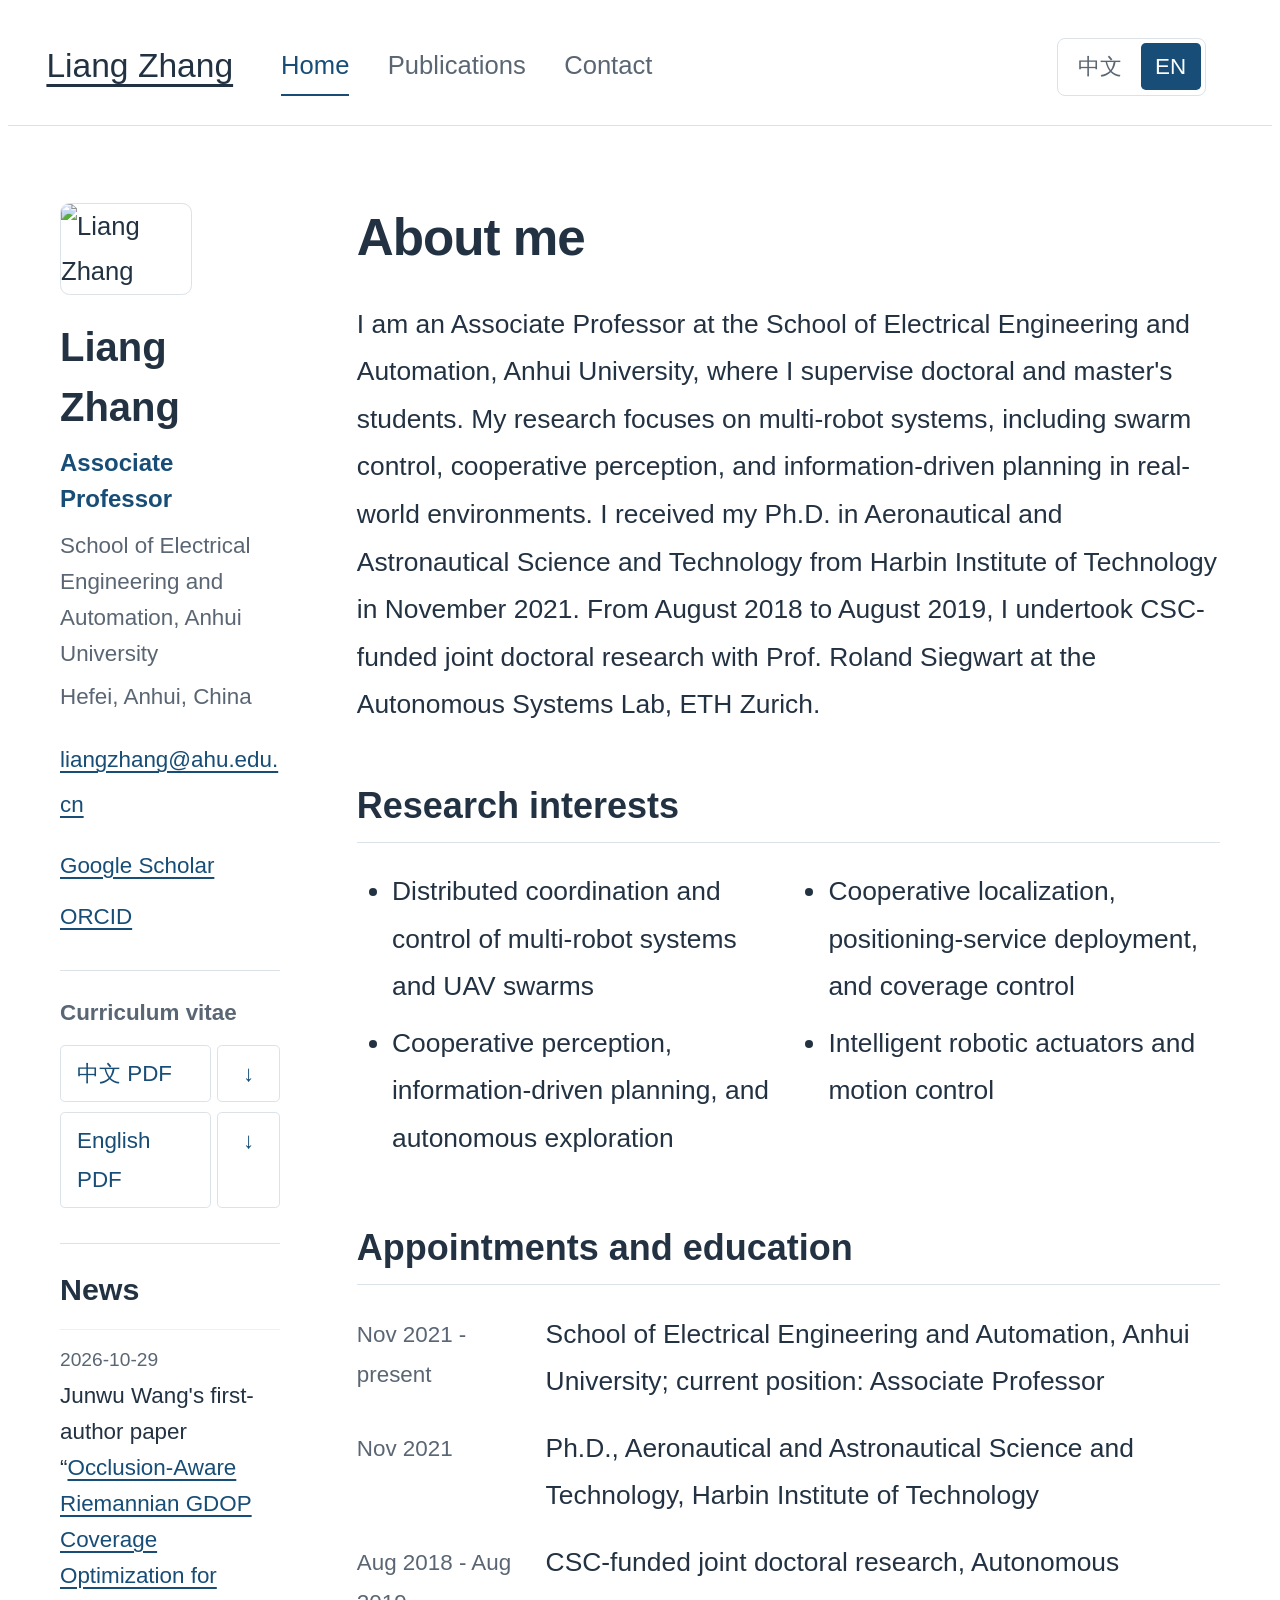
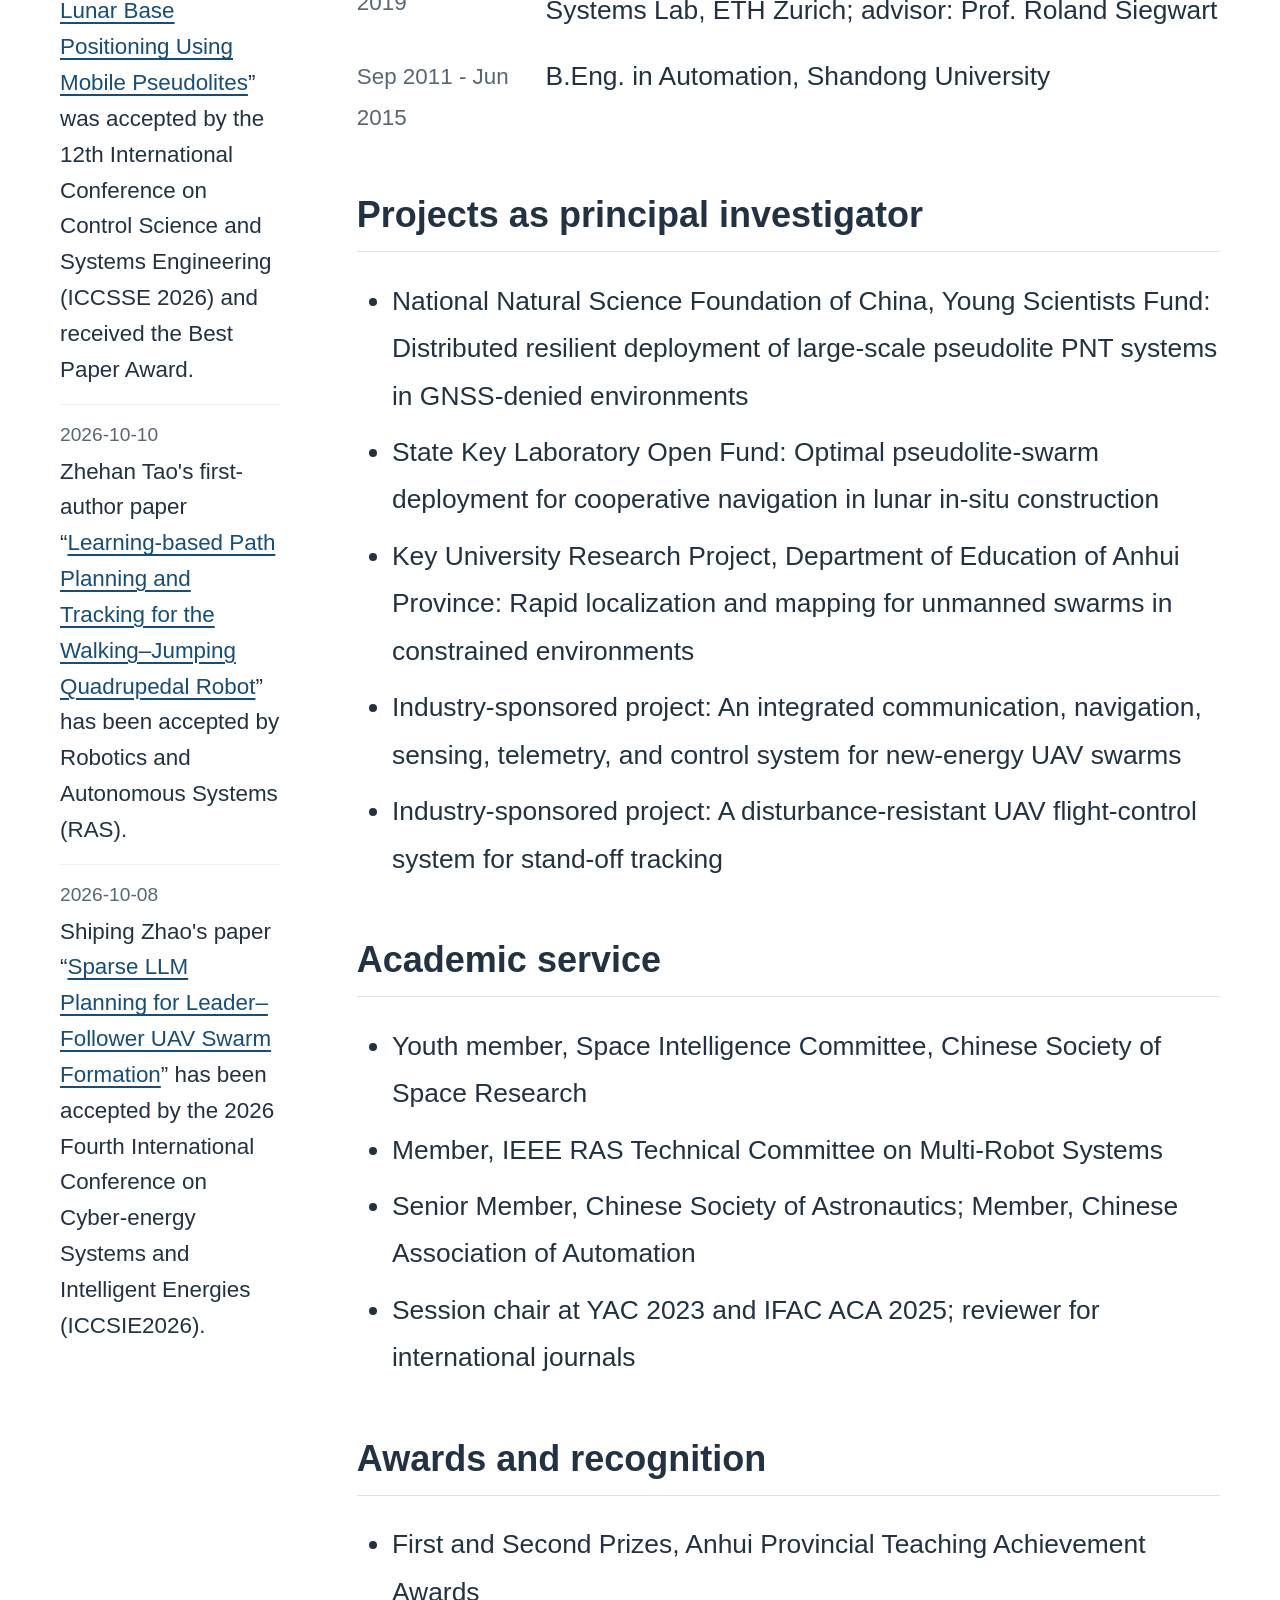
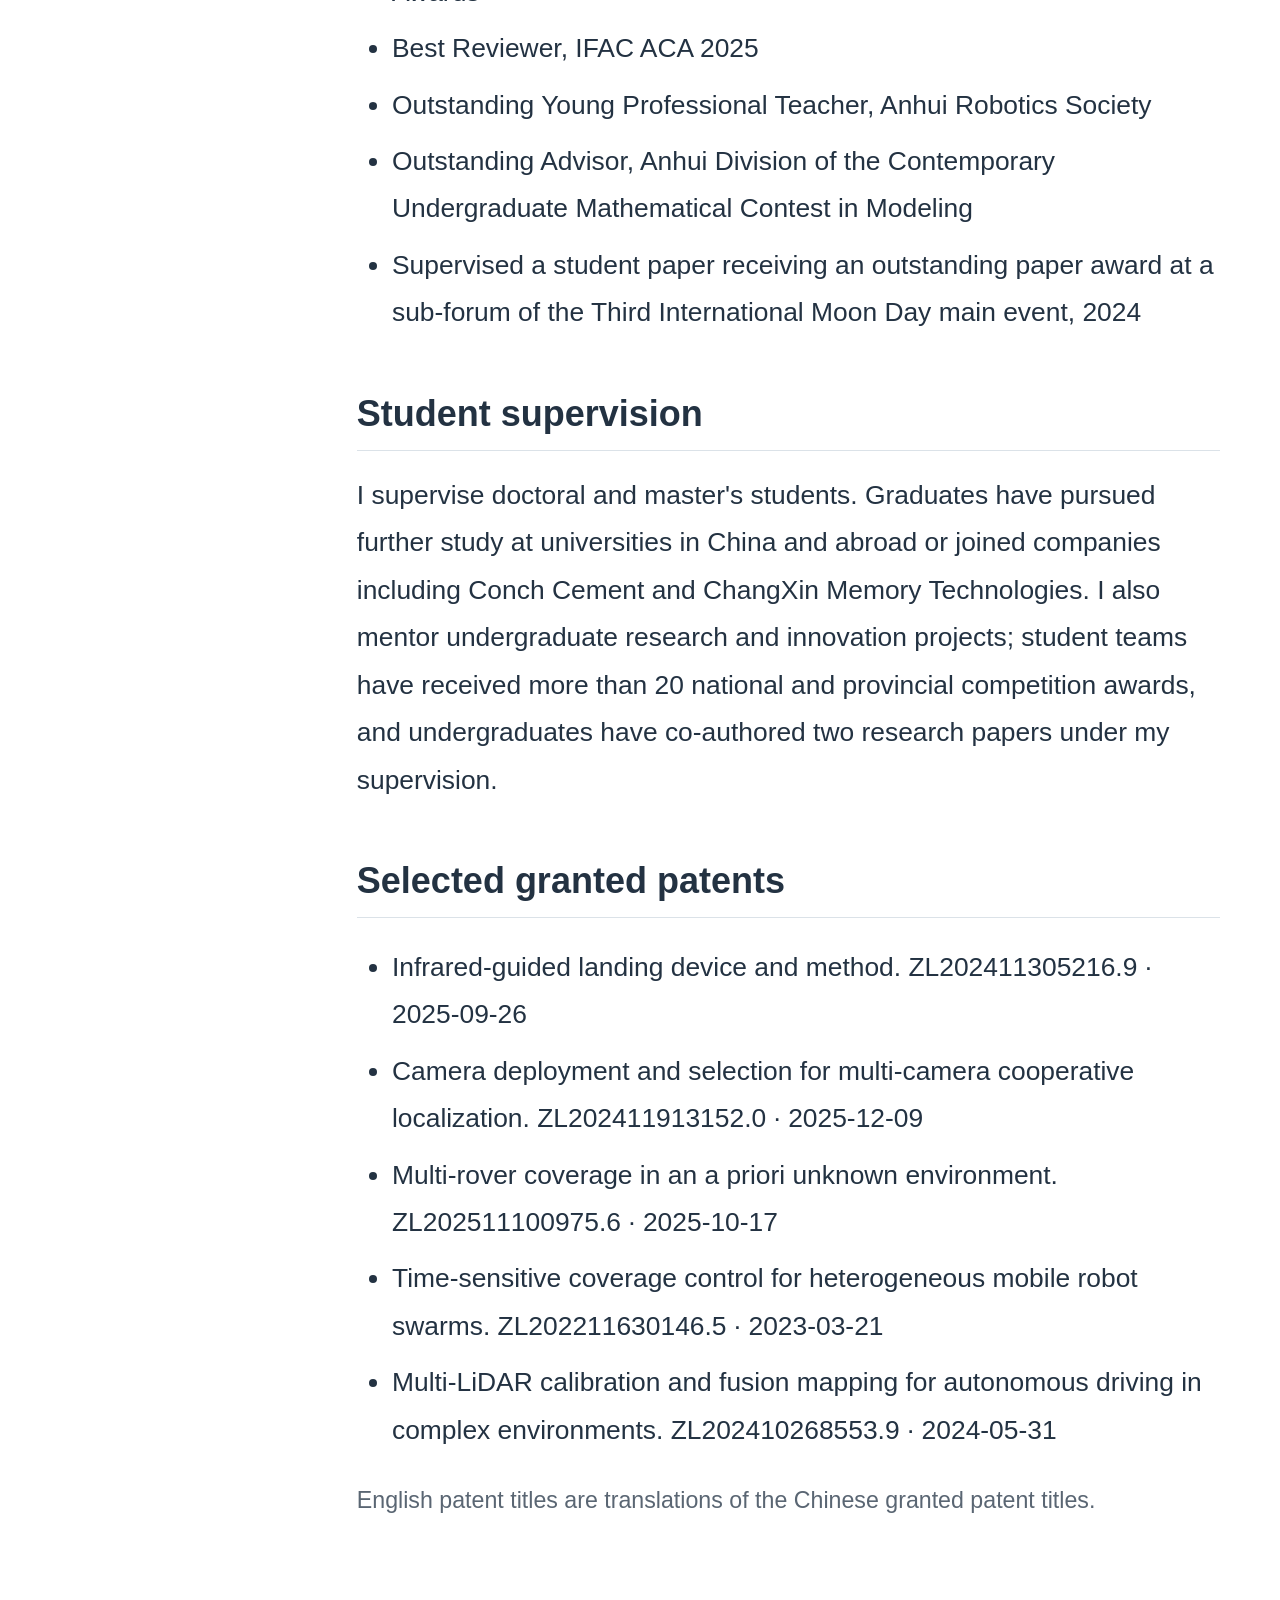
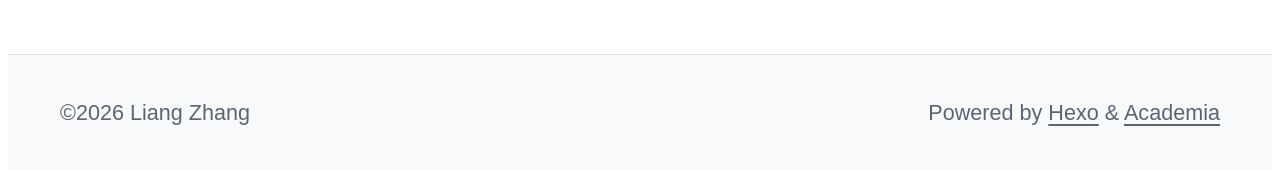
==== commit e0fcd670: "Publish ICCSSE best paper award and conference paper" ====
--- a/index.html
+++ b/index.html
@@ -1,4 +1,4 @@
-<!DOCTYPE html><html lang="en"><head><meta charset="UTF-8"><meta http-equiv="X-UA-Compatible" content="IE=edge"><meta name="viewport" content="width=device-width, initial-scale=1"><title>Liang Zhang · Anhui University</title><meta name="author" content="Liang Zhang"><meta name="description" content="I am an Associate Professor at the School of Electrical Engineering and Automation, Anhui University, where I supervise doctoral and master's students. My research focuses on multi-robot systems, including swarm control, cooperative perception, and information-driven planning in real-world environments. I received my Ph.D. in Aeronautical and Astronautical Science and Technology from Harbin Institute of Technology in November 2021. From August 2018 to August 2019, I undertook CSC-funded joint doctoral research with Prof. Roland Siegwart at the Autonomous Systems Lab, ETH Zurich."><link rel="alternate" hreflang="en" href="https://liangzhangprc.github.io/"><link rel="alternate" hreflang="zh-CN" href="https://liangzhangprc.github.io/zh/"><link rel="alternate" hreflang="x-default" href="https://liangzhangprc.github.io/"><link rel="canonical" href="https://liangzhangprc.github.io/"><link rel="shortcut icon" href="/img/favicon.png"><link rel="stylesheet" href="/css/index.css"><link rel="stylesheet" href="/vendor/fontawesome/css/all.min.css"><link rel="stylesheet" href="/css/academic.css"><meta name="generator" content="Hexo 8.1.2"></head><body><a class="skip-link" href="#main-content">Skip to content</a><header id="page_header"><div class="header_wrap"><div id="blog_name"><a class="blog_title" id="site-name" href="/">Liang Zhang</a></div><nav class="primary-nav" aria-label="Main navigation"><a class="site-page" href="/" aria-current="page">Home</a><a class="site-page" href="/Publications/">Publications</a><a class="site-page" href="/about/">Contact</a></nav><nav class="language-switch" aria-label="Language / 语言"><a href="/zh/" lang="zh-CN" hreflang="zh-CN">中文</a><a href="/" lang="en" hreflang="en" aria-current="page">EN</a></nav></div></header><main id="page_main"><div class="side-card sticky"><div class="card-wrap" itemscope itemtype="http://schema.org/Person"><div class="author-avatar"><img class="avatar-img" src="/img/Liang_Zhang.jpg" alt="Liang Zhang" width="130" height="160"></div><div class="author-discrip"><h2 class="author-name">Liang Zhang</h2><p class="author-role">Associate Professor</p><p class="author-bio">School of Electrical Engineering and Automation, Anhui University</p><p class="author-location">Hefei, Anhui, China</p></div><div class="author-links"><a class="contact-email" href="mailto:liangzhang@ahu.edu.cn">liangzhang@ahu.edu.cn</a><ul class="profile-links"><li><a href="https://scholar.google.com/citations?user=5V9TwtQAAAAJ&amp;hl=en" target="_blank" rel="noopener">Google Scholar</a></li><li><a href="https://orcid.org/0000-0001-5690-6563" target="_blank" rel="noopener">ORCID</a></li></ul></div><div class="cv-downloads"><h3>Curriculum vitae</h3><div class="cv-download-row"><a class="cv-primary" href="/attaches/Liang_Zhang_CV_ZH.pdf" target="_blank" rel="noopener" lang="zh-CN">中文 PDF</a><a class="cv-download" href="/attaches/Liang_Zhang_CV_ZH.pdf" download="Liang_Zhang_CV_ZH.pdf" aria-label="Download Chinese CV">↓</a></div><div class="cv-download-row"><a class="cv-primary" href="/attaches/Liang_Zhang_CV_EN.pdf" target="_blank" rel="noopener" lang="en">English PDF</a><a class="cv-download" href="/attaches/Liang_Zhang_CV_EN.pdf" download="Liang_Zhang_CV_EN.pdf" aria-label="Download English CV">↓</a></div></div></div><section class="news-panel" aria-labelledby="sidebar-news-title"><h2 id="sidebar-news-title">News</h2><ol class="news-list"><li class="news-item"><time class="news-date" datetime="2026-10-10">2026-10-10</time><p class="news-text">Zhehan Tao's first-author paper “<a class="news-paper-link" href="/attaches/papers/2026-ras-learning-based-path-planning-walking-jumping-quadrupedal-robot.pdf" target="_blank" rel="noopener">Learning-based Path Planning and Tracking for the Walking–Jumping Quadrupedal Robot</a>” has been accepted by Robotics and Autonomous Systems (RAS).</p></li><li class="news-item"><time class="news-date" datetime="2026-10-08">2026-10-08</time><p class="news-text">Shiping Zhao's paper “<a class="news-paper-link" href="/attaches/papers/2026-iccsie-sparse-llm-planning-leader-follower-uav-swarm-formation.pdf" target="_blank" rel="noopener">Sparse LLM Planning for Leader–Follower UAV Swarm Formation</a>” has been accepted by the 2026 Fourth International Conference on Cyber-energy Systems and Intelligent Energies (ICCSIE2026).</p></li></ol></section></div><div class="page" id="main-content" itemscope itemtype="http://schema.org/CreativeWork"><article><!-- Generated from content/profile.json and content/publications.json. -->
+<!DOCTYPE html><html lang="en"><head><meta charset="UTF-8"><meta http-equiv="X-UA-Compatible" content="IE=edge"><meta name="viewport" content="width=device-width, initial-scale=1"><title>Liang Zhang · Anhui University</title><meta name="author" content="Liang Zhang"><meta name="description" content="I am an Associate Professor at the School of Electrical Engineering and Automation, Anhui University, where I supervise doctoral and master's students. My research focuses on multi-robot systems, including swarm control, cooperative perception, and information-driven planning in real-world environments. I received my Ph.D. in Aeronautical and Astronautical Science and Technology from Harbin Institute of Technology in November 2021. From August 2018 to August 2019, I undertook CSC-funded joint doctoral research with Prof. Roland Siegwart at the Autonomous Systems Lab, ETH Zurich."><link rel="alternate" hreflang="en" href="https://liangzhangprc.github.io/"><link rel="alternate" hreflang="zh-CN" href="https://liangzhangprc.github.io/zh/"><link rel="alternate" hreflang="x-default" href="https://liangzhangprc.github.io/"><link rel="canonical" href="https://liangzhangprc.github.io/"><link rel="shortcut icon" href="/img/favicon.png"><link rel="stylesheet" href="/css/index.css"><link rel="stylesheet" href="/vendor/fontawesome/css/all.min.css"><link rel="stylesheet" href="/css/academic.css"><meta name="generator" content="Hexo 8.1.2"></head><body><a class="skip-link" href="#main-content">Skip to content</a><header id="page_header"><div class="header_wrap"><div id="blog_name"><a class="blog_title" id="site-name" href="/">Liang Zhang</a></div><nav class="primary-nav" aria-label="Main navigation"><a class="site-page" href="/" aria-current="page">Home</a><a class="site-page" href="/Publications/">Publications</a><a class="site-page" href="/about/">Contact</a></nav><nav class="language-switch" aria-label="Language / 语言"><a href="/zh/" lang="zh-CN" hreflang="zh-CN">中文</a><a href="/" lang="en" hreflang="en" aria-current="page">EN</a></nav></div></header><main id="page_main"><div class="side-card sticky"><div class="card-wrap" itemscope itemtype="http://schema.org/Person"><div class="author-avatar"><img class="avatar-img" src="/img/Liang_Zhang.jpg" alt="Liang Zhang" width="130" height="160"></div><div class="author-discrip"><h2 class="author-name">Liang Zhang</h2><p class="author-role">Associate Professor</p><p class="author-bio">School of Electrical Engineering and Automation, Anhui University</p><p class="author-location">Hefei, Anhui, China</p></div><div class="author-links"><a class="contact-email" href="mailto:liangzhang@ahu.edu.cn">liangzhang@ahu.edu.cn</a><ul class="profile-links"><li><a href="https://scholar.google.com/citations?user=5V9TwtQAAAAJ&amp;hl=en" target="_blank" rel="noopener">Google Scholar</a></li><li><a href="https://orcid.org/0000-0001-5690-6563" target="_blank" rel="noopener">ORCID</a></li></ul></div><div class="cv-downloads"><h3>Curriculum vitae</h3><div class="cv-download-row"><a class="cv-primary" href="/attaches/Liang_Zhang_CV_ZH.pdf" target="_blank" rel="noopener" lang="zh-CN">中文 PDF</a><a class="cv-download" href="/attaches/Liang_Zhang_CV_ZH.pdf" download="Liang_Zhang_CV_ZH.pdf" aria-label="Download Chinese CV">↓</a></div><div class="cv-download-row"><a class="cv-primary" href="/attaches/Liang_Zhang_CV_EN.pdf" target="_blank" rel="noopener" lang="en">English PDF</a><a class="cv-download" href="/attaches/Liang_Zhang_CV_EN.pdf" download="Liang_Zhang_CV_EN.pdf" aria-label="Download English CV">↓</a></div></div></div><section class="news-panel" aria-labelledby="sidebar-news-title"><h2 id="sidebar-news-title">News</h2><ol class="news-list"><li class="news-item"><time class="news-date" datetime="2026-10-29">2026-10-29</time><p class="news-text">Junwu Wang's first-author paper “<a class="news-paper-link" href="/attaches/papers/2026-iccsse-occlusion-aware-riemannian-gdop-lunar-positioning.pdf" target="_blank" rel="noopener">Occlusion-Aware Riemannian GDOP Coverage Optimization for Lunar Base Positioning Using Mobile Pseudolites</a>” was accepted by the 12th International Conference on Control Science and Systems Engineering (ICCSSE 2026) and received the Best Paper Award.</p></li><li class="news-item"><time class="news-date" datetime="2026-10-10">2026-10-10</time><p class="news-text">Zhehan Tao's first-author paper “<a class="news-paper-link" href="/attaches/papers/2026-ras-learning-based-path-planning-walking-jumping-quadrupedal-robot.pdf" target="_blank" rel="noopener">Learning-based Path Planning and Tracking for the Walking–Jumping Quadrupedal Robot</a>” has been accepted by Robotics and Autonomous Systems (RAS).</p></li><li class="news-item"><time class="news-date" datetime="2026-10-08">2026-10-08</time><p class="news-text">Shiping Zhao's paper “<a class="news-paper-link" href="/attaches/papers/2026-iccsie-sparse-llm-planning-leader-follower-uav-swarm-formation.pdf" target="_blank" rel="noopener">Sparse LLM Planning for Leader–Follower UAV Swarm Formation</a>” has been accepted by the 2026 Fourth International Conference on Cyber-energy Systems and Intelligent Energies (ICCSIE2026).</p></li></ol></section></div><div class="page" id="main-content" itemscope itemtype="http://schema.org/CreativeWork"><article><!-- Generated from content/profile.json and content/publications.json. -->
 
 <h1>About me</h1>
 <p>I am an Associate Professor at the School of Electrical Engineering and Automation, Anhui University, where I supervise doctoral and master's students. My research focuses on multi-robot systems, including swarm control, cooperative perception, and information-driven planning in real-world environments. I received my Ph.D. in Aeronautical and Astronautical Science and Technology from Harbin Institute of Technology in November 2021. From August 2018 to August 2019, I undertook CSC-funded joint doctoral research with Prof. Roland Siegwart at the Autonomous Systems Lab, ETH Zurich.</p>
--- a/css/academic.css
+++ b/css/academic.css
@@ -81,6 +81,9 @@
 .pub-venue { display: block; font-size: 1.5rem; color: var(--ink); line-height: 1.7; }
 .pub-actions { display: flex; flex-wrap: wrap; align-items: center; gap: .7rem 1.3rem; margin-top: .65rem; }
 .pub-actions a { font-size: 1.4rem; line-height: 1.6; text-decoration: none; border-bottom: 1px solid #9db2c3; }
+.pub-actions .pub-award { display: inline-flex; align-items: center; gap: .35rem; padding: .15rem .75rem; border: 1px solid #d8b65f; border-radius: 999px; background: #fff8e7; color: #754909; font-size: 1.3rem; font-weight: 600; }
+.pub-actions .pub-award::before { content: '★'; color: #a66a0b; }
+.pub-actions .pub-award:hover { background: #ffefc5; }
 .pub-version { font-size: 1.3rem; color: var(--muted); }
 .contact-details { list-style: none; padding: 0 !important; }
 .contact-details li { margin-bottom: 1.2rem !important; }
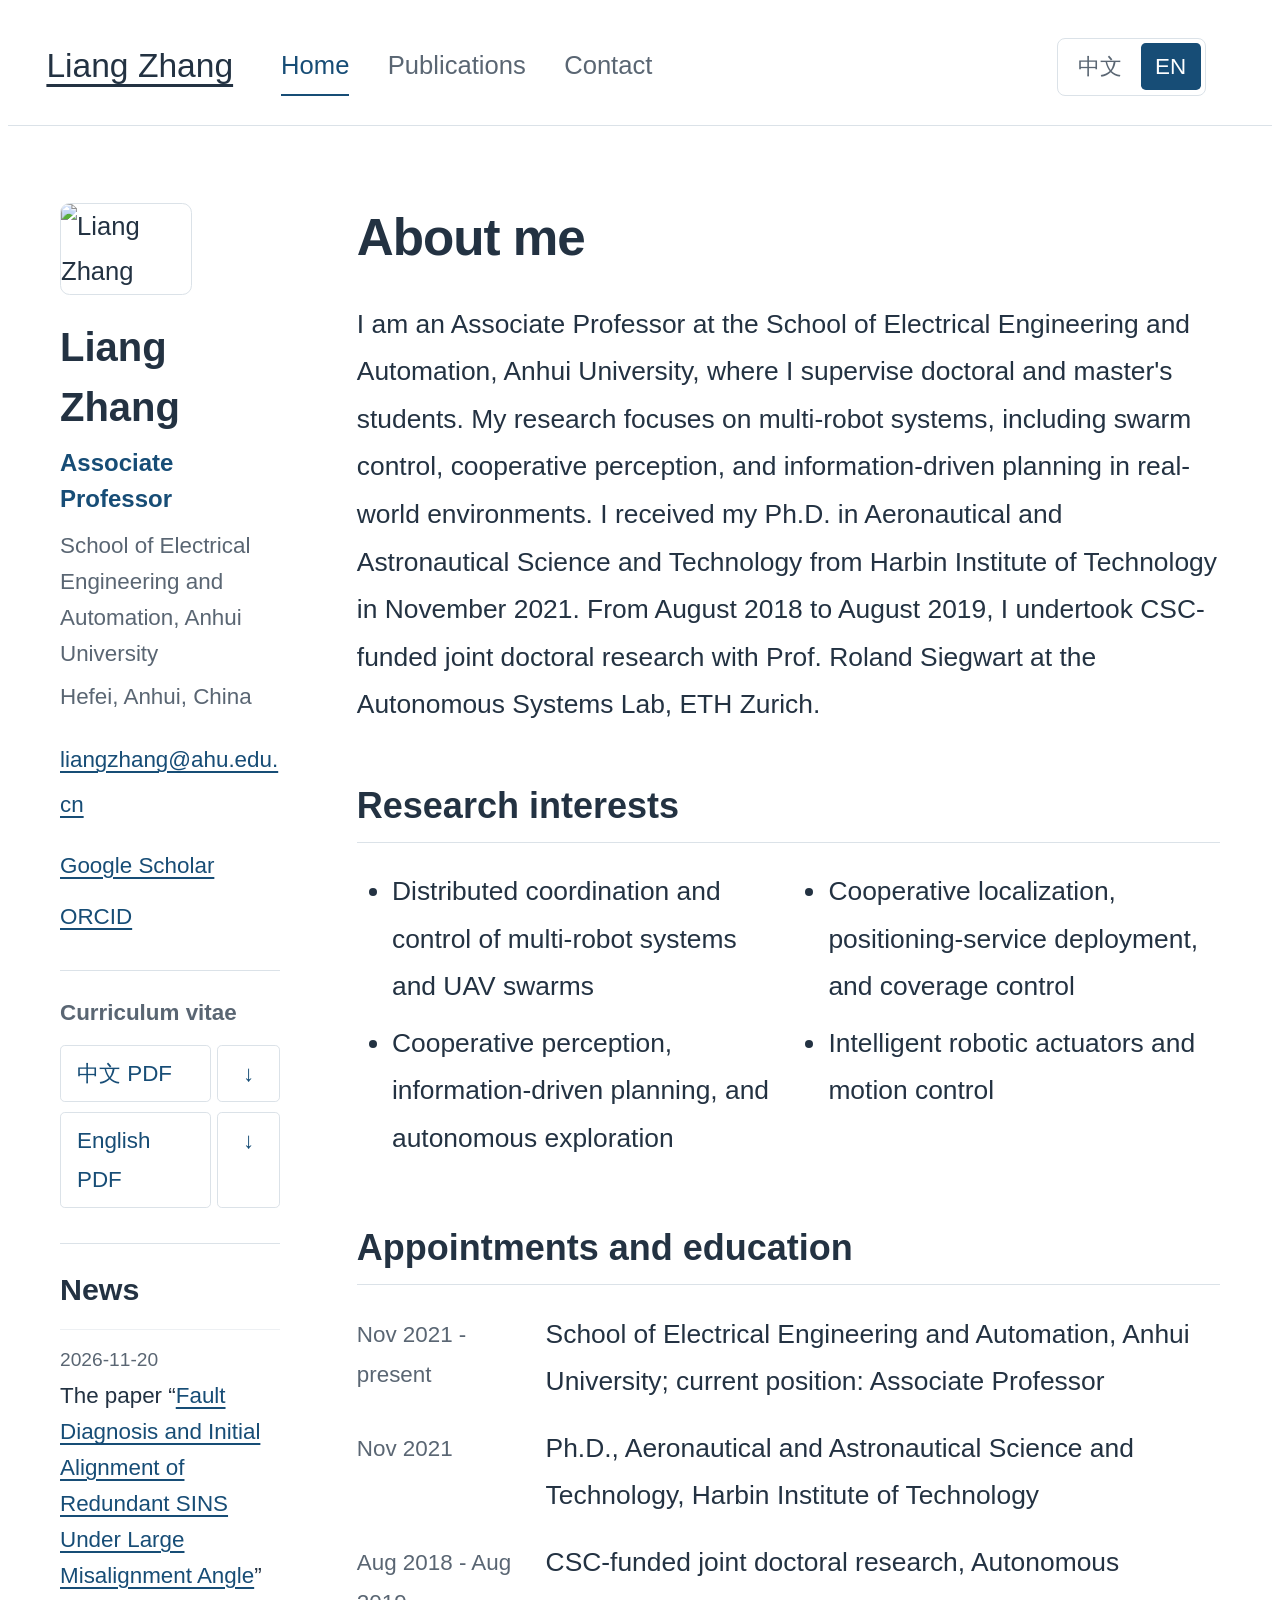
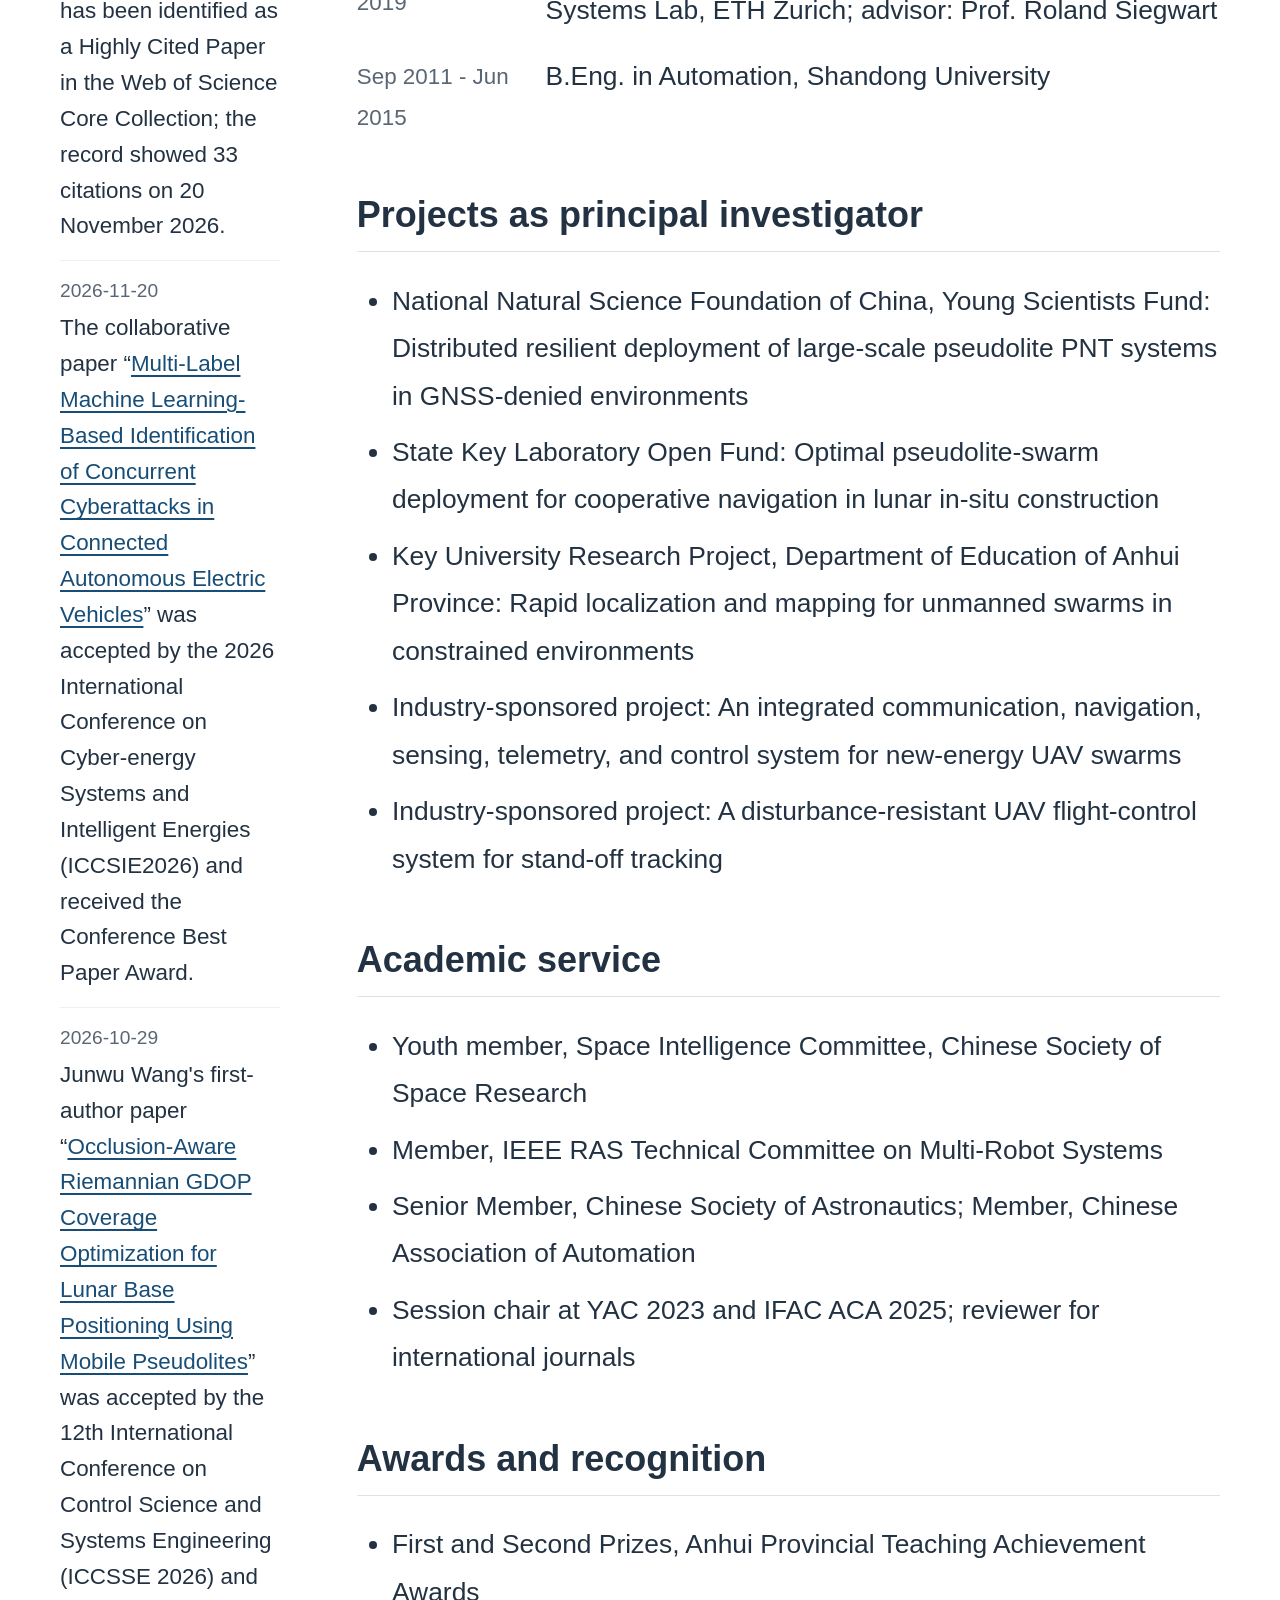
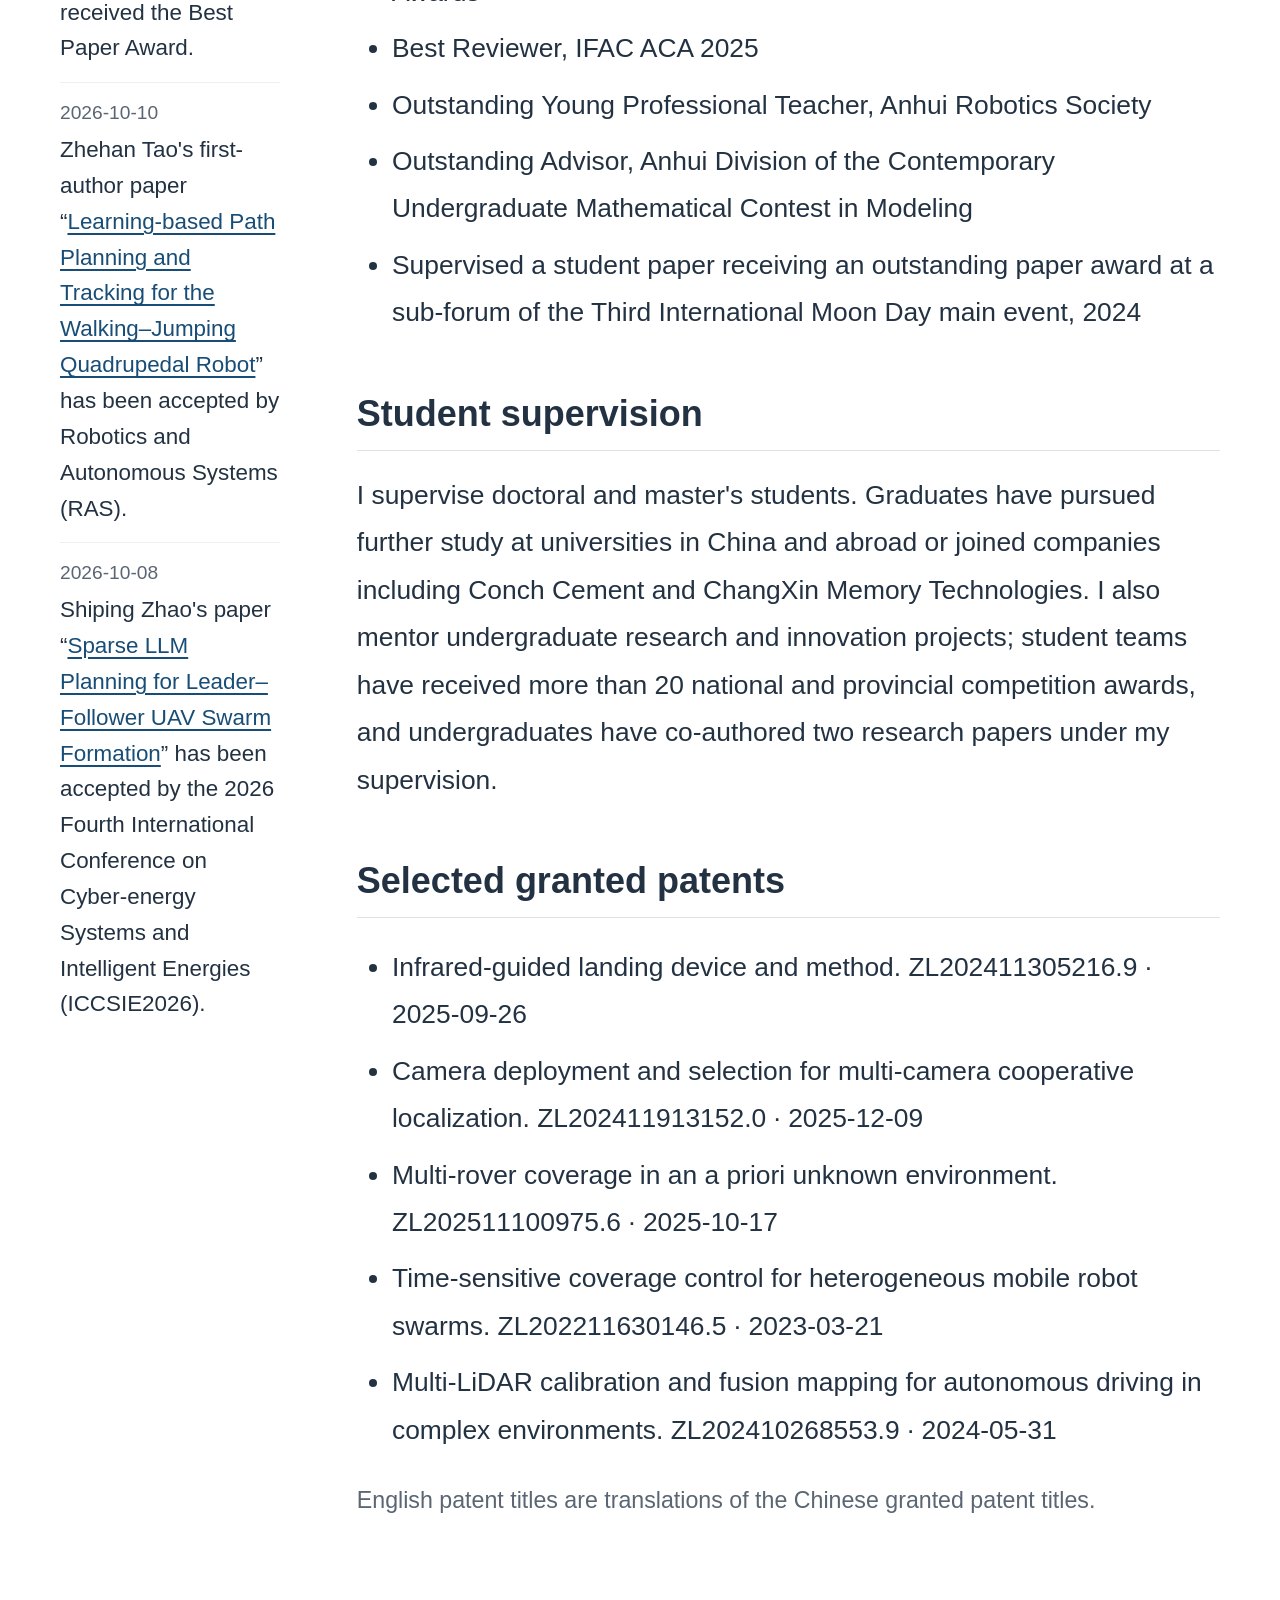
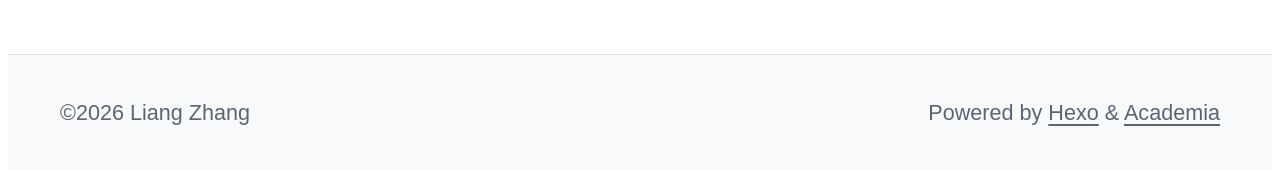
==== commit 92c23678: "Add ICCSIE best paper and highly cited publication updates" ====
--- a/index.html
+++ b/index.html
@@ -1,4 +1,4 @@
-<!DOCTYPE html><html lang="en"><head><meta charset="UTF-8"><meta http-equiv="X-UA-Compatible" content="IE=edge"><meta name="viewport" content="width=device-width, initial-scale=1"><title>Liang Zhang · Anhui University</title><meta name="author" content="Liang Zhang"><meta name="description" content="I am an Associate Professor at the School of Electrical Engineering and Automation, Anhui University, where I supervise doctoral and master's students. My research focuses on multi-robot systems, including swarm control, cooperative perception, and information-driven planning in real-world environments. I received my Ph.D. in Aeronautical and Astronautical Science and Technology from Harbin Institute of Technology in November 2021. From August 2018 to August 2019, I undertook CSC-funded joint doctoral research with Prof. Roland Siegwart at the Autonomous Systems Lab, ETH Zurich."><link rel="alternate" hreflang="en" href="https://liangzhangprc.github.io/"><link rel="alternate" hreflang="zh-CN" href="https://liangzhangprc.github.io/zh/"><link rel="alternate" hreflang="x-default" href="https://liangzhangprc.github.io/"><link rel="canonical" href="https://liangzhangprc.github.io/"><link rel="shortcut icon" href="/img/favicon.png"><link rel="stylesheet" href="/css/index.css"><link rel="stylesheet" href="/vendor/fontawesome/css/all.min.css"><link rel="stylesheet" href="/css/academic.css"><meta name="generator" content="Hexo 8.1.2"></head><body><a class="skip-link" href="#main-content">Skip to content</a><header id="page_header"><div class="header_wrap"><div id="blog_name"><a class="blog_title" id="site-name" href="/">Liang Zhang</a></div><nav class="primary-nav" aria-label="Main navigation"><a class="site-page" href="/" aria-current="page">Home</a><a class="site-page" href="/Publications/">Publications</a><a class="site-page" href="/about/">Contact</a></nav><nav class="language-switch" aria-label="Language / 语言"><a href="/zh/" lang="zh-CN" hreflang="zh-CN">中文</a><a href="/" lang="en" hreflang="en" aria-current="page">EN</a></nav></div></header><main id="page_main"><div class="side-card sticky"><div class="card-wrap" itemscope itemtype="http://schema.org/Person"><div class="author-avatar"><img class="avatar-img" src="/img/Liang_Zhang.jpg" alt="Liang Zhang" width="130" height="160"></div><div class="author-discrip"><h2 class="author-name">Liang Zhang</h2><p class="author-role">Associate Professor</p><p class="author-bio">School of Electrical Engineering and Automation, Anhui University</p><p class="author-location">Hefei, Anhui, China</p></div><div class="author-links"><a class="contact-email" href="mailto:liangzhang@ahu.edu.cn">liangzhang@ahu.edu.cn</a><ul class="profile-links"><li><a href="https://scholar.google.com/citations?user=5V9TwtQAAAAJ&amp;hl=en" target="_blank" rel="noopener">Google Scholar</a></li><li><a href="https://orcid.org/0000-0001-5690-6563" target="_blank" rel="noopener">ORCID</a></li></ul></div><div class="cv-downloads"><h3>Curriculum vitae</h3><div class="cv-download-row"><a class="cv-primary" href="/attaches/Liang_Zhang_CV_ZH.pdf" target="_blank" rel="noopener" lang="zh-CN">中文 PDF</a><a class="cv-download" href="/attaches/Liang_Zhang_CV_ZH.pdf" download="Liang_Zhang_CV_ZH.pdf" aria-label="Download Chinese CV">↓</a></div><div class="cv-download-row"><a class="cv-primary" href="/attaches/Liang_Zhang_CV_EN.pdf" target="_blank" rel="noopener" lang="en">English PDF</a><a class="cv-download" href="/attaches/Liang_Zhang_CV_EN.pdf" download="Liang_Zhang_CV_EN.pdf" aria-label="Download English CV">↓</a></div></div></div><section class="news-panel" aria-labelledby="sidebar-news-title"><h2 id="sidebar-news-title">News</h2><ol class="news-list"><li class="news-item"><time class="news-date" datetime="2026-10-29">2026-10-29</time><p class="news-text">Junwu Wang's first-author paper “<a class="news-paper-link" href="/attaches/papers/2026-iccsse-occlusion-aware-riemannian-gdop-lunar-positioning.pdf" target="_blank" rel="noopener">Occlusion-Aware Riemannian GDOP Coverage Optimization for Lunar Base Positioning Using Mobile Pseudolites</a>” was accepted by the 12th International Conference on Control Science and Systems Engineering (ICCSSE 2026) and received the Best Paper Award.</p></li><li class="news-item"><time class="news-date" datetime="2026-10-10">2026-10-10</time><p class="news-text">Zhehan Tao's first-author paper “<a class="news-paper-link" href="/attaches/papers/2026-ras-learning-based-path-planning-walking-jumping-quadrupedal-robot.pdf" target="_blank" rel="noopener">Learning-based Path Planning and Tracking for the Walking–Jumping Quadrupedal Robot</a>” has been accepted by Robotics and Autonomous Systems (RAS).</p></li><li class="news-item"><time class="news-date" datetime="2026-10-08">2026-10-08</time><p class="news-text">Shiping Zhao's paper “<a class="news-paper-link" href="/attaches/papers/2026-iccsie-sparse-llm-planning-leader-follower-uav-swarm-formation.pdf" target="_blank" rel="noopener">Sparse LLM Planning for Leader–Follower UAV Swarm Formation</a>” has been accepted by the 2026 Fourth International Conference on Cyber-energy Systems and Intelligent Energies (ICCSIE2026).</p></li></ol></section></div><div class="page" id="main-content" itemscope itemtype="http://schema.org/CreativeWork"><article><!-- Generated from content/profile.json and content/publications.json. -->
+<!DOCTYPE html><html lang="en"><head><meta charset="UTF-8"><meta http-equiv="X-UA-Compatible" content="IE=edge"><meta name="viewport" content="width=device-width, initial-scale=1"><title>Liang Zhang · Anhui University</title><meta name="author" content="Liang Zhang"><meta name="description" content="I am an Associate Professor at the School of Electrical Engineering and Automation, Anhui University, where I supervise doctoral and master's students. My research focuses on multi-robot systems, including swarm control, cooperative perception, and information-driven planning in real-world environments. I received my Ph.D. in Aeronautical and Astronautical Science and Technology from Harbin Institute of Technology in November 2021. From August 2018 to August 2019, I undertook CSC-funded joint doctoral research with Prof. Roland Siegwart at the Autonomous Systems Lab, ETH Zurich."><link rel="alternate" hreflang="en" href="https://liangzhangprc.github.io/"><link rel="alternate" hreflang="zh-CN" href="https://liangzhangprc.github.io/zh/"><link rel="alternate" hreflang="x-default" href="https://liangzhangprc.github.io/"><link rel="canonical" href="https://liangzhangprc.github.io/"><link rel="shortcut icon" href="/img/favicon.png"><link rel="stylesheet" href="/css/index.css"><link rel="stylesheet" href="/vendor/fontawesome/css/all.min.css"><link rel="stylesheet" href="/css/academic.css"><meta name="generator" content="Hexo 8.1.2"></head><body><a class="skip-link" href="#main-content">Skip to content</a><header id="page_header"><div class="header_wrap"><div id="blog_name"><a class="blog_title" id="site-name" href="/">Liang Zhang</a></div><nav class="primary-nav" aria-label="Main navigation"><a class="site-page" href="/" aria-current="page">Home</a><a class="site-page" href="/Publications/">Publications</a><a class="site-page" href="/about/">Contact</a></nav><nav class="language-switch" aria-label="Language / 语言"><a href="/zh/" lang="zh-CN" hreflang="zh-CN">中文</a><a href="/" lang="en" hreflang="en" aria-current="page">EN</a></nav></div></header><main id="page_main"><div class="side-card sticky"><div class="card-wrap" itemscope itemtype="http://schema.org/Person"><div class="author-avatar"><img class="avatar-img" src="/img/Liang_Zhang.jpg" alt="Liang Zhang" width="130" height="160"></div><div class="author-discrip"><h2 class="author-name">Liang Zhang</h2><p class="author-role">Associate Professor</p><p class="author-bio">School of Electrical Engineering and Automation, Anhui University</p><p class="author-location">Hefei, Anhui, China</p></div><div class="author-links"><a class="contact-email" href="mailto:liangzhang@ahu.edu.cn">liangzhang@ahu.edu.cn</a><ul class="profile-links"><li><a href="https://scholar.google.com/citations?user=5V9TwtQAAAAJ&amp;hl=en" target="_blank" rel="noopener">Google Scholar</a></li><li><a href="https://orcid.org/0000-0001-5690-6563" target="_blank" rel="noopener">ORCID</a></li></ul></div><div class="cv-downloads"><h3>Curriculum vitae</h3><div class="cv-download-row"><a class="cv-primary" href="/attaches/Liang_Zhang_CV_ZH.pdf" target="_blank" rel="noopener" lang="zh-CN">中文 PDF</a><a class="cv-download" href="/attaches/Liang_Zhang_CV_ZH.pdf" download="Liang_Zhang_CV_ZH.pdf" aria-label="Download Chinese CV">↓</a></div><div class="cv-download-row"><a class="cv-primary" href="/attaches/Liang_Zhang_CV_EN.pdf" target="_blank" rel="noopener" lang="en">English PDF</a><a class="cv-download" href="/attaches/Liang_Zhang_CV_EN.pdf" download="Liang_Zhang_CV_EN.pdf" aria-label="Download English CV">↓</a></div></div></div><section class="news-panel" aria-labelledby="sidebar-news-title"><h2 id="sidebar-news-title">News</h2><ol class="news-list"><li class="news-item"><time class="news-date" datetime="2026-11-20">2026-11-20</time><p class="news-text">The paper “<a class="news-paper-link" href="/attaches/papers/2026-tii-sins-fault-alignment.pdf" target="_blank" rel="noopener">Fault Diagnosis and Initial Alignment of Redundant SINS Under Large Misalignment Angle</a>” has been identified as a Highly Cited Paper in the Web of Science Core Collection; the record showed 33 citations on 20 November 2026.</p></li><li class="news-item"><time class="news-date" datetime="2026-11-20">2026-11-20</time><p class="news-text">The collaborative paper “<a class="news-paper-link" href="/attaches/papers/2026-iccsie-multi-label-concurrent-cyberattacks.pdf" target="_blank" rel="noopener">Multi-Label Machine Learning-Based Identification of Concurrent Cyberattacks in Connected Autonomous Electric Vehicles</a>” was accepted by the 2026 International Conference on Cyber-energy Systems and Intelligent Energies (ICCSIE2026) and received the Conference Best Paper Award.</p></li><li class="news-item"><time class="news-date" datetime="2026-10-29">2026-10-29</time><p class="news-text">Junwu Wang's first-author paper “<a class="news-paper-link" href="/attaches/papers/2026-iccsse-occlusion-aware-riemannian-gdop-lunar-positioning.pdf" target="_blank" rel="noopener">Occlusion-Aware Riemannian GDOP Coverage Optimization for Lunar Base Positioning Using Mobile Pseudolites</a>” was accepted by the 12th International Conference on Control Science and Systems Engineering (ICCSSE 2026) and received the Best Paper Award.</p></li><li class="news-item"><time class="news-date" datetime="2026-10-10">2026-10-10</time><p class="news-text">Zhehan Tao's first-author paper “<a class="news-paper-link" href="/attaches/papers/2026-ras-learning-based-path-planning-walking-jumping-quadrupedal-robot.pdf" target="_blank" rel="noopener">Learning-based Path Planning and Tracking for the Walking–Jumping Quadrupedal Robot</a>” has been accepted by Robotics and Autonomous Systems (RAS).</p></li><li class="news-item"><time class="news-date" datetime="2026-10-08">2026-10-08</time><p class="news-text">Shiping Zhao's paper “<a class="news-paper-link" href="/attaches/papers/2026-iccsie-sparse-llm-planning-leader-follower-uav-swarm-formation.pdf" target="_blank" rel="noopener">Sparse LLM Planning for Leader–Follower UAV Swarm Formation</a>” has been accepted by the 2026 Fourth International Conference on Cyber-energy Systems and Intelligent Energies (ICCSIE2026).</p></li></ol></section></div><div class="page" id="main-content" itemscope itemtype="http://schema.org/CreativeWork"><article><!-- Generated from content/profile.json and content/publications.json. -->
 
 <h1>About me</h1>
 <p>I am an Associate Professor at the School of Electrical Engineering and Automation, Anhui University, where I supervise doctoral and master's students. My research focuses on multi-robot systems, including swarm control, cooperative perception, and information-driven planning in real-world environments. I received my Ph.D. in Aeronautical and Astronautical Science and Technology from Harbin Institute of Technology in November 2021. From August 2018 to August 2019, I undertook CSC-funded joint doctoral research with Prof. Roland Siegwart at the Autonomous Systems Lab, ETH Zurich.</p>
--- a/css/academic.css
+++ b/css/academic.css
@@ -84,6 +84,8 @@
 .pub-actions .pub-award { display: inline-flex; align-items: center; gap: .35rem; padding: .15rem .75rem; border: 1px solid #d8b65f; border-radius: 999px; background: #fff8e7; color: #754909; font-size: 1.3rem; font-weight: 600; }
 .pub-actions .pub-award::before { content: '★'; color: #a66a0b; }
 .pub-actions .pub-award:hover { background: #ffefc5; }
+.pub-actions .pub-highlight { display: inline-flex; align-items: center; gap: .35rem; padding: .15rem .75rem; border: 1px solid #b9a4e8; border-radius: 999px; background: #f5f0ff; color: #56348f; font-size: 1.3rem; font-weight: 600; }
+.pub-actions .pub-highlight::before { content: '★'; color: #7046b8; }
 .pub-version { font-size: 1.3rem; color: var(--muted); }
 .contact-details { list-style: none; padding: 0 !important; }
 .contact-details li { margin-bottom: 1.2rem !important; }
